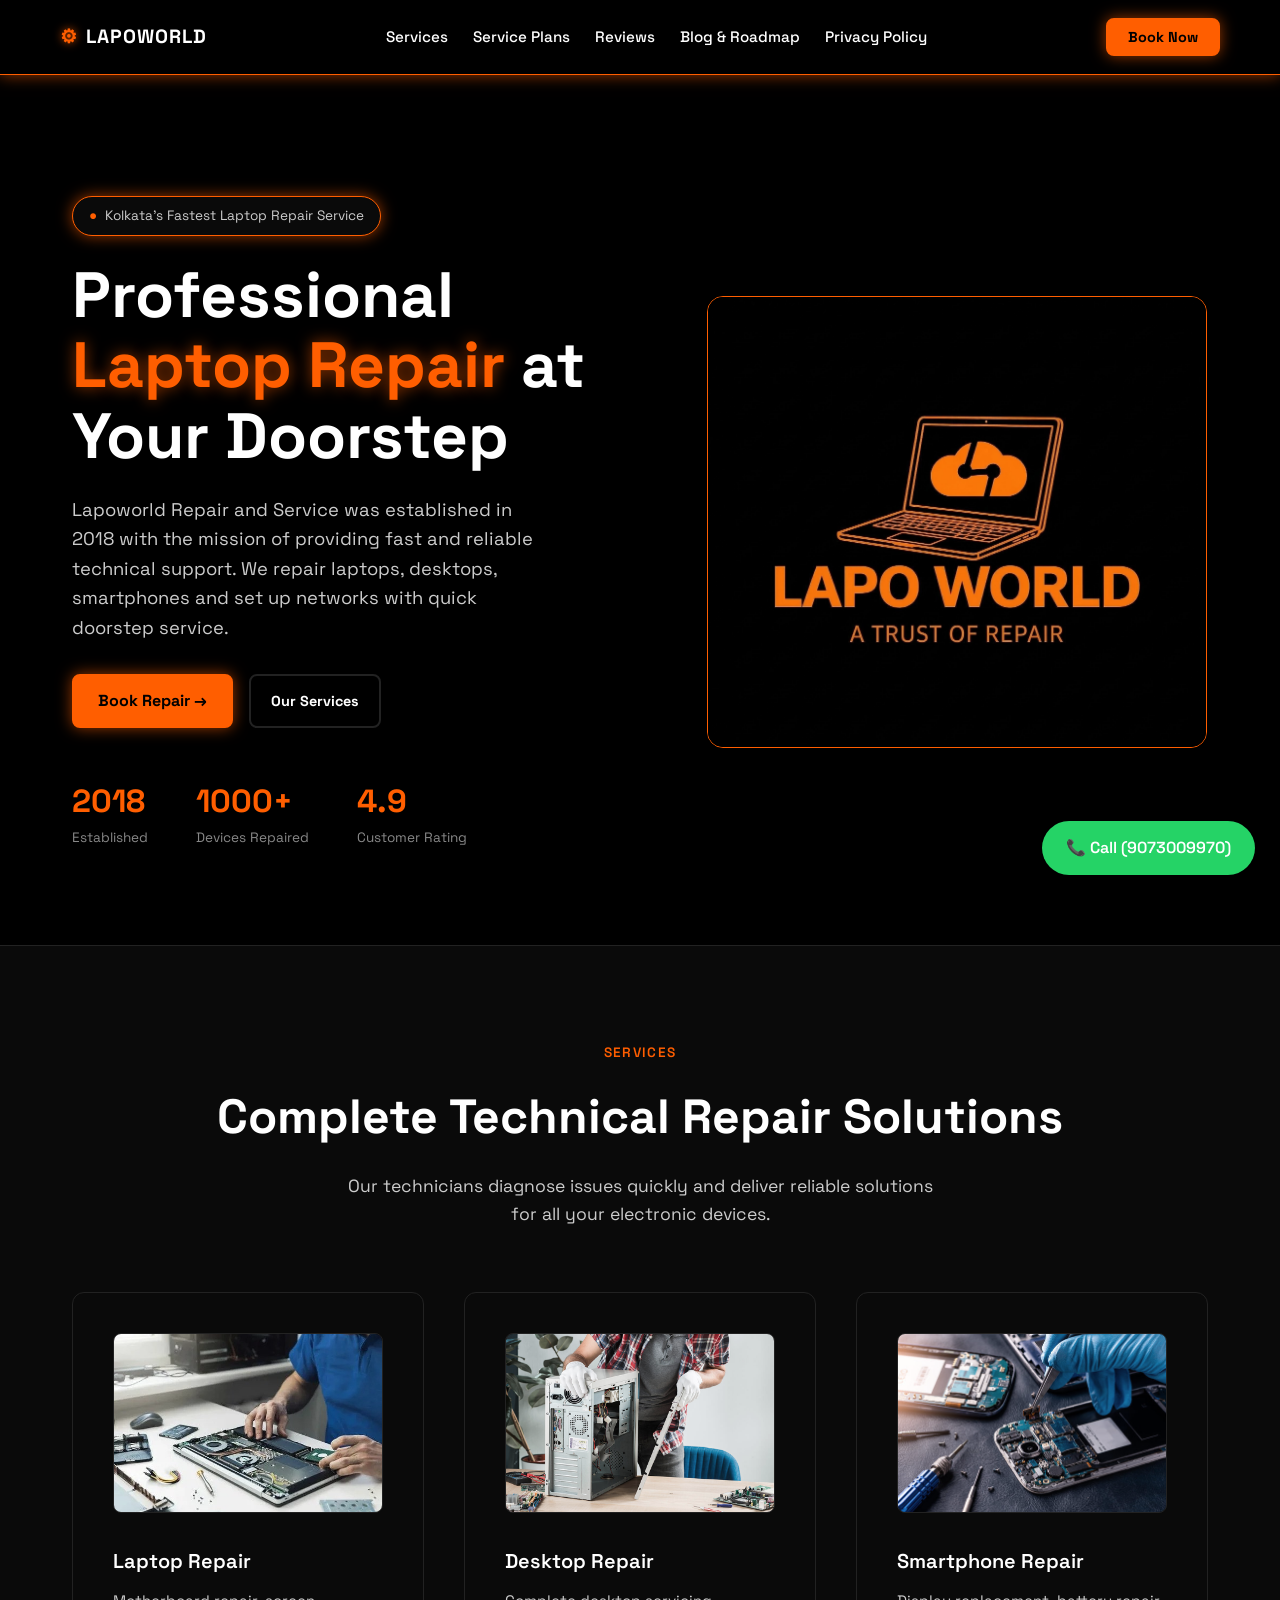
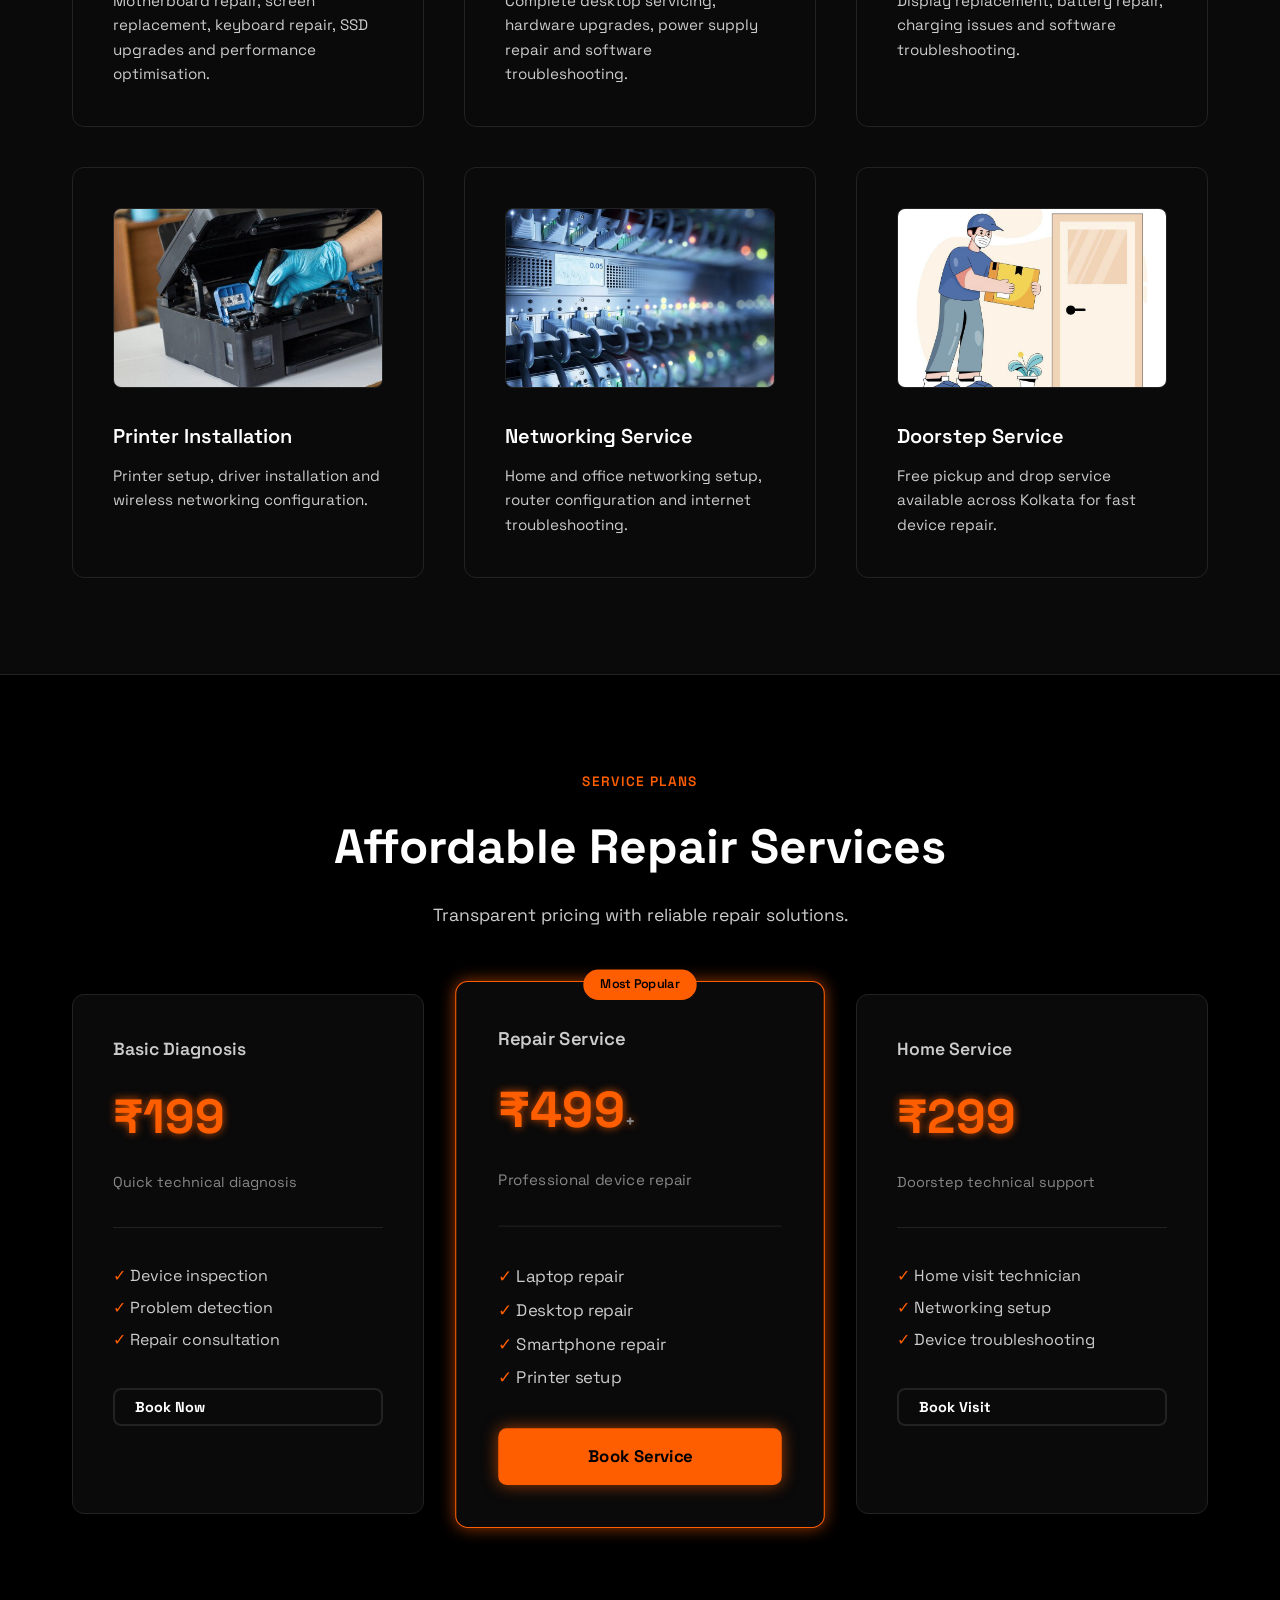
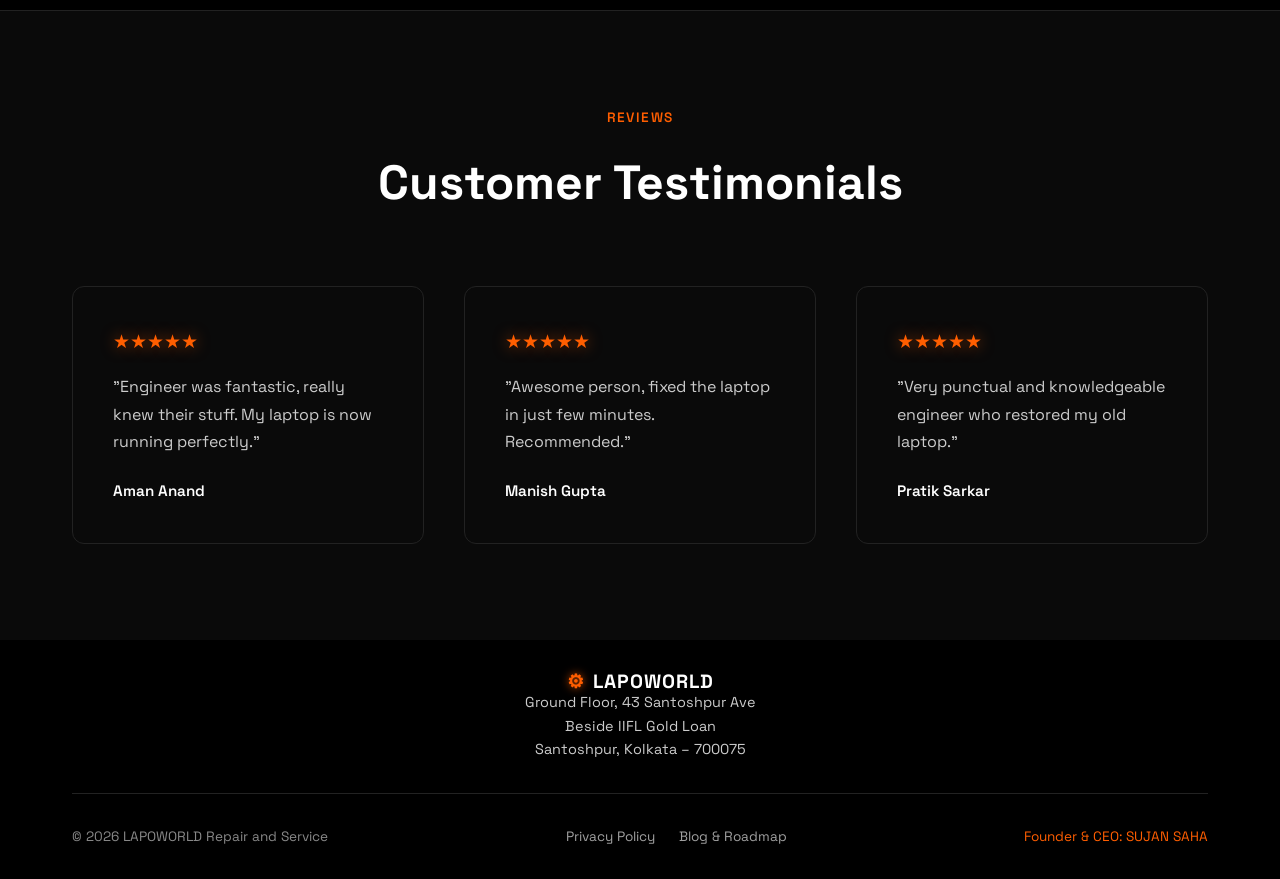
==== index.html @ 814b5723 "Update index.html" ====
<!DOCTYPE html>
<html lang="en">
<head>
<script async src="https://www.googletagmanager.com/gtag/js?id=AW-16636872111"></script>
<script>
  window.dataLayer = window.dataLayer || [];
  function gtag(){dataLayer.push(arguments);}
  gtag('js', new Date());

  gtag('config', 'G-77CZTTJVXL');
  gtag('config', 'AW-16636872111');
</script>

<script>
  function gtag_report_conversion(url) {
    var callback = function () {
      if (typeof(url) != 'undefined') {
        window.location = url;
      }
    };
    gtag('event', 'conversion', {
        'send_to': 'AW-16636872111/REPLACE_WITH_YOUR_LABEL',
        'event_callback': callback
    });
    return false;
  }
</script>

<meta charset="UTF-8">
<meta name="viewport" content="width=device-width, initial-scale=1.0">
<title>LAPOWORLD | Laptop Repair Kolkata | Lapoworld Website</title>
<meta name="description" content="Lapoworld Repair and Service Kolkata provides laptop repair, smartphone repair, printer installation and networking services across Kolkata. Visit the Lapoworld website to book doorstep technical support instantly.">
<meta name="keywords" content="lapoworld, LAPOWORLD, lapoworld website, lapo world website, laptop repair kolkata, laptop repair santoshpur, computer repair kolkata">

<link rel="preconnect" href="https://fonts.googleapis.com">
<link rel="preconnect" href="https://fonts.gstatic.com" crossorigin>
<link href="https://fonts.googleapis.com/css2?family=Space+Grotesk:wght@300;400;500;600;700&display=swap" rel="stylesheet">

<style>
/* ==========================================
   ALL CSS MERGED HERE TO PREVENT BROKEN LINKS
   ========================================== */

* { margin: 0; padding: 0; box-sizing: border-box; }

:root {
    --bg-dark: #000000; 
    --bg-card: #0a0a0a;
    --bg-elevated: #141414;
    --accent: #ff5e00; 
    --accent-light: #ff8533;
    --accent-dark: #cc4b00;
    --glow: 0 0 15px rgba(255, 94, 0, 0.6);
    --glow-strong: 0 0 25px rgba(255, 94, 0, 0.8);
    --glow-text: 0 0 8px rgba(255, 94, 0, 0.8);
    --text-primary: #ffffff;
    --text-secondary: #cccccc;
    --text-muted: #888888;
    --border: #222222;
}

html { scroll-behavior: smooth; overflow-x: hidden; }
body { font-family: 'Space Grotesk', sans-serif; background: var(--bg-dark); color: var(--text-primary); line-height: 1.6; }

/* 🚨 NAV BAR HEIGHT FIX 🚨 */
nav {
    position: fixed; top: 0; left: 0; right: 0; z-index: 1000;
    background: rgba(0, 0, 0, 0.85); backdrop-filter: blur(12px);
    border-bottom: 1px solid var(--accent); box-shadow: var(--glow);
    height: 75px !important; min-height: 75px !important; max-height: 75px !important;
    padding: 0 !important; display: flex !important; align-items: center !important; overflow: hidden !important;
}

.nav-container {
    height: 100% !important; width: 100% !important; max-width: 1200px !important;
    margin: 0 auto !important; padding: 0 20px !important;
    display: flex !important; align-items: center !important; justify-content: space-between !important;
}

.logo { font-size: 1.2rem; font-weight: 700; color: var(--text-primary); text-decoration: none; display: flex; align-items: center; gap: 0.5rem; letter-spacing: 1px; margin: 0 !important; padding: 0 !important; line-height: 1 !important; }
.logo-icon { color: var(--accent); text-shadow: var(--glow-text); }

.nav-links { display: flex !important; align-items: center !important; gap: 25px !important; margin: 0 !important; padding: 0 !important; list-style: none !important; }
.nav-links li a { color: var(--text-primary); text-decoration: none; font-size: 0.95rem; font-weight: 500; transition: all 0.3s ease; white-space: nowrap !important; line-height: 1 !important; }
.nav-links a:hover { color: var(--accent); text-shadow: var(--glow-text); }

.nav-cta, .btn-primary { background: var(--accent); color: var(--bg-dark); border-radius: 8px; text-decoration: none; font-weight: 700; border: 2px solid var(--accent); box-shadow: var(--glow); transition: all 0.3s ease; cursor: pointer; }
.nav-cta { padding: 10px 20px !important; display: flex !important; align-items: center !important; white-space: nowrap !important; line-height: 1 !important; font-size: 0.9rem; }
.btn-primary { padding: 0.75rem 1.5rem; }
.nav-cta:hover, .btn-primary:hover { background: var(--bg-dark); color: var(--accent); box-shadow: var(--glow-strong); transform: translateY(-2px); }

/* LAYOUT & GRIDS */
.section-container { max-width: 1200px; margin: 0 auto; padding: 6rem 2rem; }
.section-header { text-align: center; margin-bottom: 4rem; }
.section-title { font-size: clamp(2rem, 4vw, 3rem); font-weight: 700; color: var(--text-primary); margin-bottom: 1rem; }
.features-grid, .pricing-grid, .testimonials-grid { display: grid; grid-template-columns: repeat(auto-fit, minmax(300px, 1fr)); gap: 2.5rem; }

/* CARDS */
.feature-card, .pricing-card, .testimonial-card { background: var(--bg-card); border: 1px solid var(--border); border-radius: 12px; padding: 2.5rem; transition: all 0.4s ease; position: relative; z-index: 1; }
.feature-card:hover, .pricing-card:hover { border-color: var(--accent); box-shadow: var(--glow); transform: translateY(-5px); z-index: 2; }
.service-img { width: 100%; height: 180px; object-fit: cover; border-radius: 8px; margin-bottom: 1.5rem; border: 1px solid var(--border); filter: grayscale(20%); transition: filter 0.3s; }
.feature-card:hover .service-img { filter: grayscale(0%); border-color: var(--accent); }
.pricing-price { font-size: 3rem; font-weight: 700; color: var(--accent); text-shadow: var(--glow-text); margin: 1rem 0; }

/* CUSTOM COMPONENTS */
.hero-container { display: flex; flex-wrap: wrap; align-items: center; gap: 2rem; justify-content: space-between; }
.hero-content { flex: 1 1 500px; }
.hero-image-wrapper { flex: 1 1 400px; display: flex; justify-content: center; align-items: center; }
.hero-logo-img { width: 100%; max-width: 500px; height: auto; border-radius: 16px; box-shadow: 0 10px 30px rgba(0,0,0,0.5); }
.footer-links a { color: #a0a0a0; text-decoration: none; transition: color 0.3s ease; }
.footer-links a:hover { color: #fca311; }

.floating-call-btn { position: fixed; bottom: 25px; right: 25px; background-color: #25D366; color: #ffffff !important; padding: 14px 24px; border-radius: 50px; text-decoration: none; font-weight: 600; font-size: 16px; box-shadow: 0 4px 12px rgba(0,0,0,0.3); z-index: 1000; display: flex; align-items: center; gap: 8px; transition: transform 0.3s ease, background-color 0.3s ease; }
.floating-call-btn:hover { transform: translateY(-3px); background-color: #1ebc59; }

@media (max-width: 768px) {
    .hero-container { text-align: center; flex-direction: column; }
    .hero-buttons, .hero-stats { justify-content: center; flex-wrap: wrap; }
    .section-container { padding: 4rem 1.5rem; }
    .nav-links { display: none !important; } /* Hides desktop links on mobile */
}

/* ANIMATIONS */
.fade-in-up { opacity: 0; transform: translateY(40px); transition: opacity 0.8s ease-out, transform 0.8s ease-out; }
.fade-in-up.visible { opacity: 1; transform: translateY(0); }
.pop-in { opacity: 0; transform: scale(0.85); transition: opacity 0.6s ease-out, transform 0.6s cubic-bezier(0.175, 0.885, 0.32, 1.275); }
.pop-in.visible { opacity: 1; transform: scale(1); }
@keyframes bounce { 0%, 20%, 50%, 80%, 100% { transform: translateY(0); } 40% { transform: translateY(-12px); } 60% { transform: translateY(-6px); } }
.bounce-taunt { animation: bounce 2.5s infinite; display: inline-block; }
</style>

</head>

<body>

<nav>
    <div class="nav-container">
        <a href="index.html" class="logo">
            <div class="logo-icon">⚙</div>
            LAPOWORLD
        </a>

        <ul class="nav-links">
            <li><a href="#features">Services</a></li>
            <li><a href="#pricing">Service Plans</a></li>
            <li><a href="#testimonials">Reviews</a></li>
            <li><a href="blog.html">Blog & Roadmap</a></li>
            <li><a href="privacy-policy.html">Privacy Policy</a></li>
        </ul>

        <a href="https://wa.me/9073009970" class="nav-cta bounce-taunt"><span>Book Now</span></a>
        
        <button class="mobile-menu-btn" style="background: none; border: none; color: white; font-size: 1.5rem; cursor: pointer; display: none;">☰</button>
    </div>
</nav>

<section class="hero" style="margin-top: 100px;">
    <div class="section-container hero-container">
        
        <div class="hero-content fade-in-up">
            <div class="hero-badge" style="display: inline-flex; align-items: center; gap: 0.5rem; background: var(--bg-card); border: 1px solid var(--accent); padding: 0.5rem 1rem; border-radius: 100px; font-size: 0.85rem; color: var(--text-secondary); margin-bottom: 1.5rem; box-shadow: var(--glow);">
                <span style="color: var(--accent);">●</span> Kolkata’s Fastest Laptop Repair Service
            </div>

            <h1 style="font-size: clamp(2.5rem, 5vw, 4rem); font-weight: 700; line-height: 1.1; margin-bottom: 1.5rem;">Professional <span style="color: var(--accent); text-shadow: var(--glow);">Laptop Repair</span> at Your Doorstep</h1>

            <p style="font-size: 1.15rem; color: var(--text-secondary); margin-bottom: 2rem; max-width: 480px;">
                Lapoworld Repair and Service was established in 2018 with the mission of providing fast and reliable technical support. We repair laptops, desktops, smartphones and set up networks with quick doorstep service.
            </p>

            <div class="hero-buttons" style="display: flex; gap: 1rem; margin-bottom: 3rem;">
                <a href="https://wa.me/9073009970" class="btn-primary bounce-taunt">
                    Book Repair →
                </a>
                <a href="#features" class="nav-cta" style="background: transparent; color: var(--text-primary); border-color: var(--border); box-shadow: none;">
                    Our Services
                </a>
            </div>
            
            <div class="hero-stats" style="display: flex; gap: 3rem;">
                <div>
                    <div style="font-size: 2rem; font-weight: 700; color: var(--accent);">2018</div>
                    <div style="font-size: 0.85rem; color: var(--text-muted);">Established</div>
                </div>
                <div>
                    <div style="font-size: 2rem; font-weight: 700; color: var(--accent);">1000+</div>
                    <div style="font-size: 0.85rem; color: var(--text-muted);">Devices Repaired</div>
                </div>
                <div>
                    <div style="font-size: 2rem; font-weight: 700; color: var(--accent);">4.9</div>
                    <div style="font-size: 0.85rem; color: var(--text-muted);">Customer Rating</div>
                </div>
            </div>
        </div>

        <div class="hero-image-wrapper pop-in">
            <img src="images/romi.jpg" alt="Lapoworld Neon Logo" class="hero-logo-img" style="border: 1px solid var(--accent);">
        </div>

    </div>
</section>

<section class="features" id="features" style="background: var(--bg-card); border-top: 1px solid var(--border); border-bottom: 1px solid var(--border);">
    <div class="section-container">
        <div class="section-header fade-in-up">
            <div style="font-size: 0.85rem; color: var(--accent); font-weight: 600; text-transform: uppercase; letter-spacing: 0.1em; margin-bottom: 1rem;">Services</div>
            <h2 class="section-title">Complete Technical Repair Solutions</h2>
            <p style="font-size: 1.1rem; color: var(--text-secondary); max-width: 600px; margin: 0 auto;">
                Our technicians diagnose issues quickly and deliver reliable solutions for all your electronic devices.
            </p>
        </div>

        <div class="features-grid">
            <div class="feature-card fade-in-up">
                <img src="images/1.jpg" alt="Laptop Repair" class="service-img">
                <h3 style="font-size: 1.25rem; font-weight: 600; margin-bottom: 0.75rem;">Laptop Repair</h3>
                <p style="color: var(--text-secondary); font-size: 0.95rem;">Motherboard repair, screen replacement, keyboard repair, SSD upgrades and performance optimisation.</p>
            </div>

            <div class="feature-card fade-in-up" style="transition-delay: 0.1s;">
                <img src="images/2.jpg" alt="Desktop Repair" class="service-img">
                <h3 style="font-size: 1.25rem; font-weight: 600; margin-bottom: 0.75rem;">Desktop Repair</h3>
                <p style="color: var(--text-secondary); font-size: 0.95rem;">Complete desktop servicing, hardware upgrades, power supply repair and software troubleshooting.</p>
            </div>

            <div class="feature-card fade-in-up" style="transition-delay: 0.2s;">
                <img src="images/3.jpg" alt="Smartphone Repair" class="service-img">
                <h3 style="font-size: 1.25rem; font-weight: 600; margin-bottom: 0.75rem;">Smartphone Repair</h3>
                <p style="color: var(--text-secondary); font-size: 0.95rem;">Display replacement, battery repair, charging issues and software troubleshooting.</p>
            </div>

            <div class="feature-card fade-in-up">
                <img src="images/4.jpg" alt="Printer Installation" class="service-img">
                <h3 style="font-size: 1.25rem; font-weight: 600; margin-bottom: 0.75rem;">Printer Installation</h3>
                <p style="color: var(--text-secondary); font-size: 0.95rem;">Printer setup, driver installation and wireless networking configuration.</p>
            </div>

            <div class="feature-card fade-in-up" style="transition-delay: 0.1s;">
                <img src="images/5.jpg" alt="Networking Service" class="service-img">
                <h3 style="font-size: 1.25rem; font-weight: 600; margin-bottom: 0.75rem;">Networking Service</h3>
                <p style="color: var(--text-secondary); font-size: 0.95rem;">Home and office networking setup, router configuration and internet troubleshooting.</p>
            </div>

            <div class="feature-card fade-in-up" style="transition-delay: 0.2s;">
                <img src="images/6.jpg" alt="Doorstep Service" class="service-img">
                <h3 style="font-size: 1.25rem; font-weight: 600; margin-bottom: 0.75rem;">Doorstep Service</h3>
                <p style="color: var(--text-secondary); font-size: 0.95rem;">Free pickup and drop service available across Kolkata for fast device repair.</p>
            </div>
        </div>
    </div>
</section>

<section class="pricing" id="pricing">
    <div class="section-container">
        <div class="section-header fade-in-up">
            <div style="font-size: 0.85rem; color: var(--accent); font-weight: 600; text-transform: uppercase; letter-spacing: 0.1em; margin-bottom: 1rem;">Service Plans</div>
            <h2 class="section-title">Affordable Repair Services</h2>
            <p style="font-size: 1.1rem; color: var(--text-secondary); max-width: 600px; margin: 0 auto;">
                Transparent pricing with reliable repair solutions.
            </p>
        </div>

        <div class="pricing-grid">
            <div class="pricing-card pop-in">
                <div style="font-size: 1.1rem; font-weight: 600; color: var(--text-secondary); margin-bottom: 0.5rem;">Basic Diagnosis</div>
                <div class="pricing-price">₹199</div>
                <p style="color: var(--text-muted); font-size: 0.9rem; margin-bottom: 2rem; padding-bottom: 2rem; border-bottom: 1px solid var(--border);">Quick technical diagnosis</p>
                <ul style="list-style: none; margin-bottom: 2rem; color: var(--text-secondary); line-height: 2;">
                    <li><span style="color: var(--accent);">✓</span> Device inspection</li>
                    <li><span style="color: var(--accent);">✓</span> Problem detection</li>
                    <li><span style="color: var(--accent);">✓</span> Repair consultation</li>
                </ul>
                <a href="https://wa.me/9073009970" class="nav-cta" style="display: block; text-align: center; background: transparent; color: var(--text-primary); border-color: var(--border); box-shadow: none;">Book Now</a>
            </div>

            <div class="pricing-card pop-in" style="border-color: var(--accent); box-shadow: var(--glow); position: relative; transform: scale(1.05);">
                <div style="position: absolute; top: -12px; left: 50%; transform: translateX(-50%); background: var(--accent); color: var(--bg-dark); padding: 0.3rem 1rem; border-radius: 100px; font-size: 0.75rem; font-weight: 600;">Most Popular</div>
                <div style="font-size: 1.1rem; font-weight: 600; color: var(--text-secondary); margin-bottom: 0.5rem;">Repair Service</div>
                <div class="pricing-price">₹499<span style="font-size: 1rem; color: var(--text-muted);">+</span></div>
                <p style="color: var(--text-muted); font-size: 0.9rem; margin-bottom: 2rem; padding-bottom: 2rem; border-bottom: 1px solid var(--border);">Professional device repair</p>
                <ul style="list-style: none; margin-bottom: 2rem; color: var(--text-secondary); line-height: 2;">
                    <li><span style="color: var(--accent);">✓</span> Laptop repair</li>
                    <li><span style="color: var(--accent);">✓</span> Desktop repair</li>
                    <li><span style="color: var(--accent);">✓</span> Smartphone repair</li>
                    <li><span style="color: var(--accent);">✓</span> Printer setup</li>
                </ul>
                <a href="https://wa.me/9073009970" class="btn-primary bounce-taunt" style="display: block; text-align: center; width: 100%;">Book Service</a>
            </div>

            <div class="pricing-card pop-in">
                <div style="font-size: 1.1rem; font-weight: 600; color: var(--text-secondary); margin-bottom: 0.5rem;">Home Service</div>
                <div class="pricing-price">₹299</div>
                <p style="color: var(--text-muted); font-size: 0.9rem; margin-bottom: 2rem; padding-bottom: 2rem; border-bottom: 1px solid var(--border);">Doorstep technical support</p>
                <ul style="list-style: none; margin-bottom: 2rem; color: var(--text-secondary); line-height: 2;">
                    <li><span style="color: var(--accent);">✓</span> Home visit technician</li>
                    <li><span style="color: var(--accent);">✓</span> Networking setup</li>
                    <li><span style="color: var(--accent);">✓</span> Device troubleshooting</li>
                </ul>
                <a href="https://wa.me/9073009970" class="nav-cta" style="display: block; text-align: center; background: transparent; color: var(--text-primary); border-color: var(--border); box-shadow: none;">Book Visit</a>
            </div>
        </div>
    </div>
</section>

<section class="testimonials" id="testimonials" style="background: var(--bg-card); border-top: 1px solid var(--border);">
    <div class="section-container">
        <div class="section-header fade-in-up">
            <div style="font-size: 0.85rem; color: var(--accent); font-weight: 600; text-transform: uppercase; letter-spacing: 0.1em; margin-bottom: 1rem;">Reviews</div>
            <h2 class="section-title">Customer Testimonials</h2>
        </div>

        <div class="testimonials-grid">
            <div class="testimonial-card fade-in-up">
                <div style="color: var(--accent); font-size: 1.2rem; margin-bottom: 1rem; text-shadow: var(--glow);">★★★★★</div>
                <p style="color: var(--text-secondary); font-size: 1rem; line-height: 1.7; margin-bottom: 1.5rem;">"Engineer was fantastic, really knew their stuff. My laptop is now running perfectly."</p>
                <div style="font-weight: 600; font-size: 0.95rem; color: var(--text-primary);">Aman Anand</div>
            </div>

            <div class="testimonial-card fade-in-up" style="transition-delay: 0.1s;">
                <div style="color: var(--accent); font-size: 1.2rem; margin-bottom: 1rem; text-shadow: var(--glow);">★★★★★</div>
                <p style="color: var(--text-secondary); font-size: 1rem; line-height: 1.7; margin-bottom: 1.5rem;">"Awesome person, fixed the laptop in just few minutes. Recommended."</p>
                <div style="font-weight: 600; font-size: 0.95rem; color: var(--text-primary);">Manish Gupta</div>
            </div>

            <div class="testimonial-card fade-in-up" style="transition-delay: 0.2s;">
                <div style="color: var(--accent); font-size: 1.2rem; margin-bottom: 1rem; text-shadow: var(--glow);">★★★★★</div>
                <p style="color: var(--text-secondary); font-size: 1rem; line-height: 1.7; margin-bottom: 1.5rem;">"Very punctual and knowledgeable engineer who restored my old laptop."</p>
                <div style="font-weight: 600; font-size: 0.95rem; color: var(--text-primary);">Pratik Sarkar</div>
            </div>
        </div>
    </div>
</section>

<footer>
    <div class="footer-container" style="max-width: 1200px; margin: 0 auto; padding: 2rem;">
        <div style="margin-bottom: 2rem;">
            <a href="index.html" class="logo" style="justify-content: center; margin-bottom: 1rem;">
                <div class="logo-icon">⚙</div>
                LAPOWORLD
            </a>
            <p style="color: var(--text-secondary); font-size: 0.9rem; text-align: center;">
                Ground Floor, 43 Santoshpur Ave <br>
                Beside IIFL Gold Loan <br>
                Santoshpur, Kolkata – 700075
            </p>
        </div>

        <div style="display: flex; justify-content: space-between; align-items: center; flex-wrap: wrap; gap: 1rem; padding-top: 2rem; border-top: 1px solid var(--border); font-size: 0.85rem; color: var(--text-muted);">
            <span>© 2026 LAPOWORLD Repair and Service</span>
            
            <div class="footer-links" style="display: flex; gap: 1.5rem;">
                <a href="privacy-policy.html">Privacy Policy</a>
                <a href="blog.html">Blog & Roadmap</a>
            </div>

            <span style="color: var(--accent);">Founder & CEO: SUJAN SAHA</span>
        </div>
    </div>
</footer>

<a href="tel:9073009970" class="floating-call-btn" onclick="return gtag_report_conversion('tel:9073009970');">
  📞 Call (9073009970)
</a>

<script src="script.js"></script>

</body>
</html>
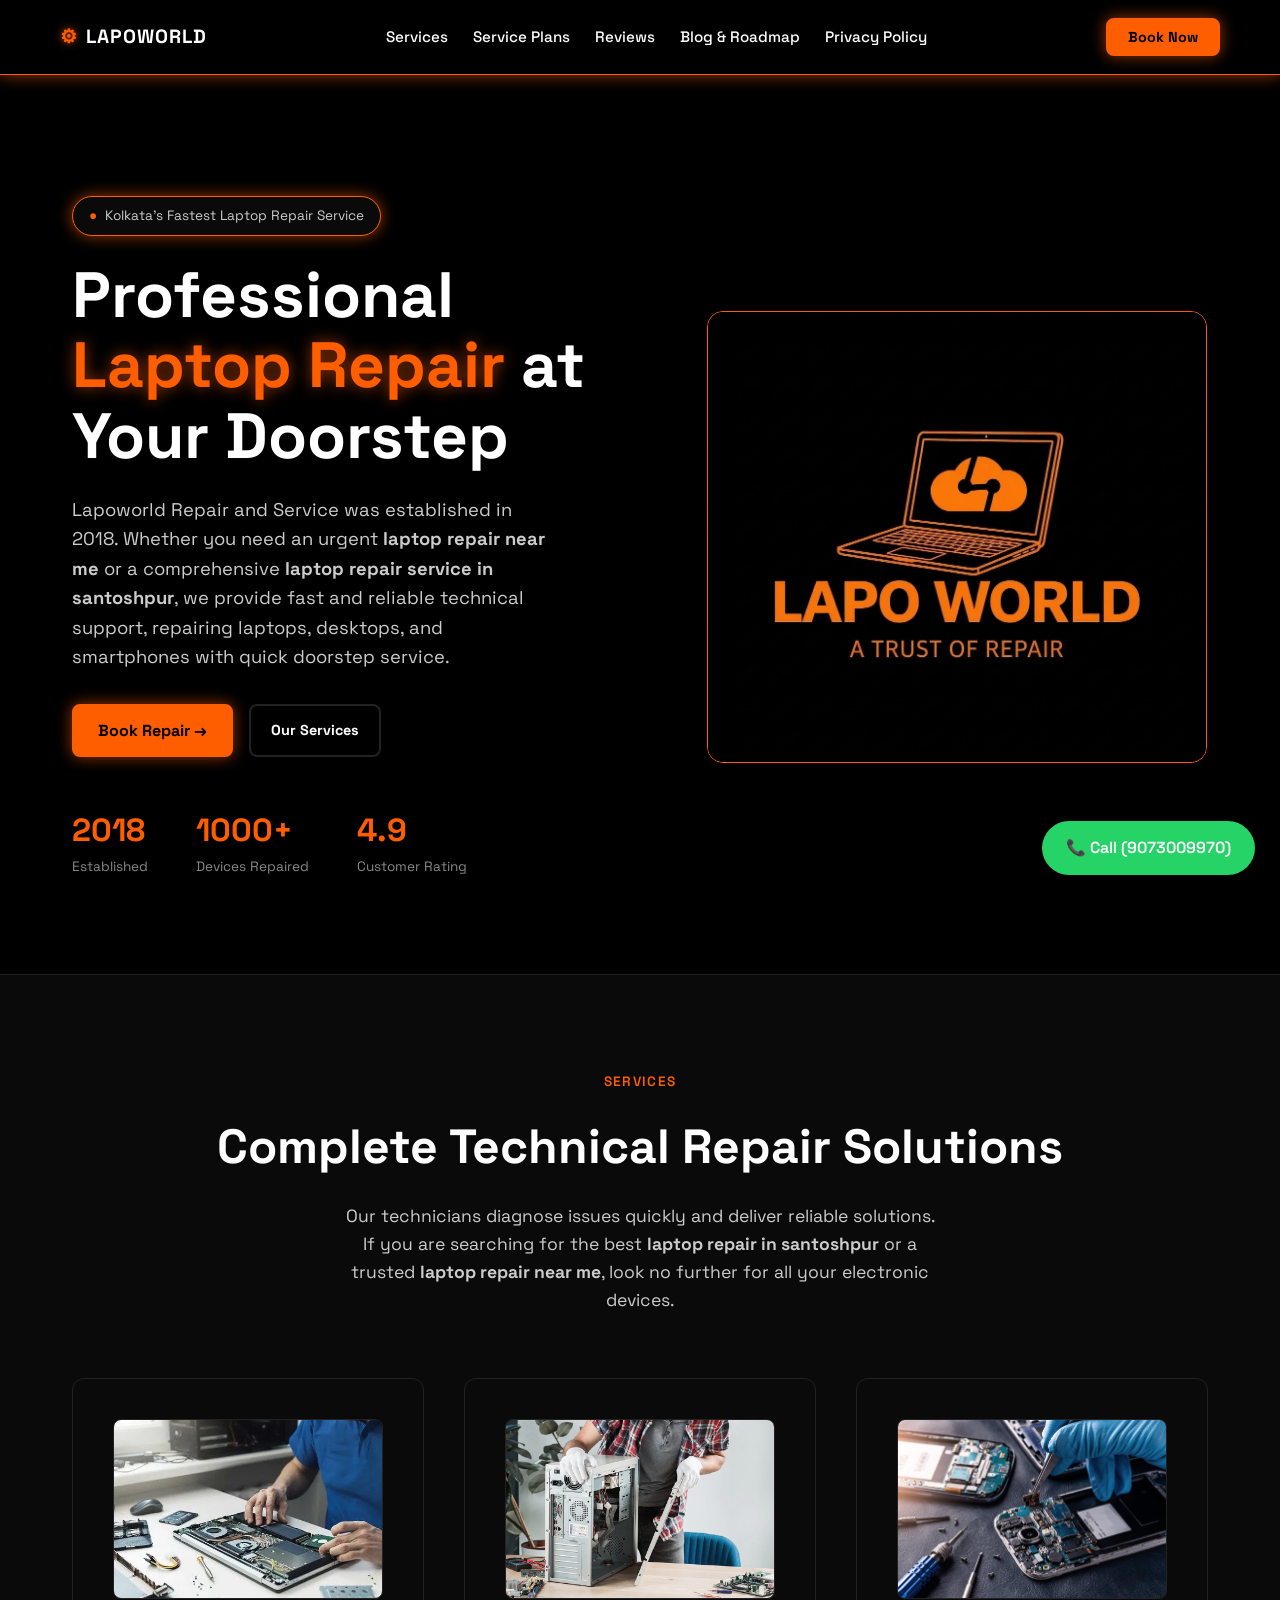
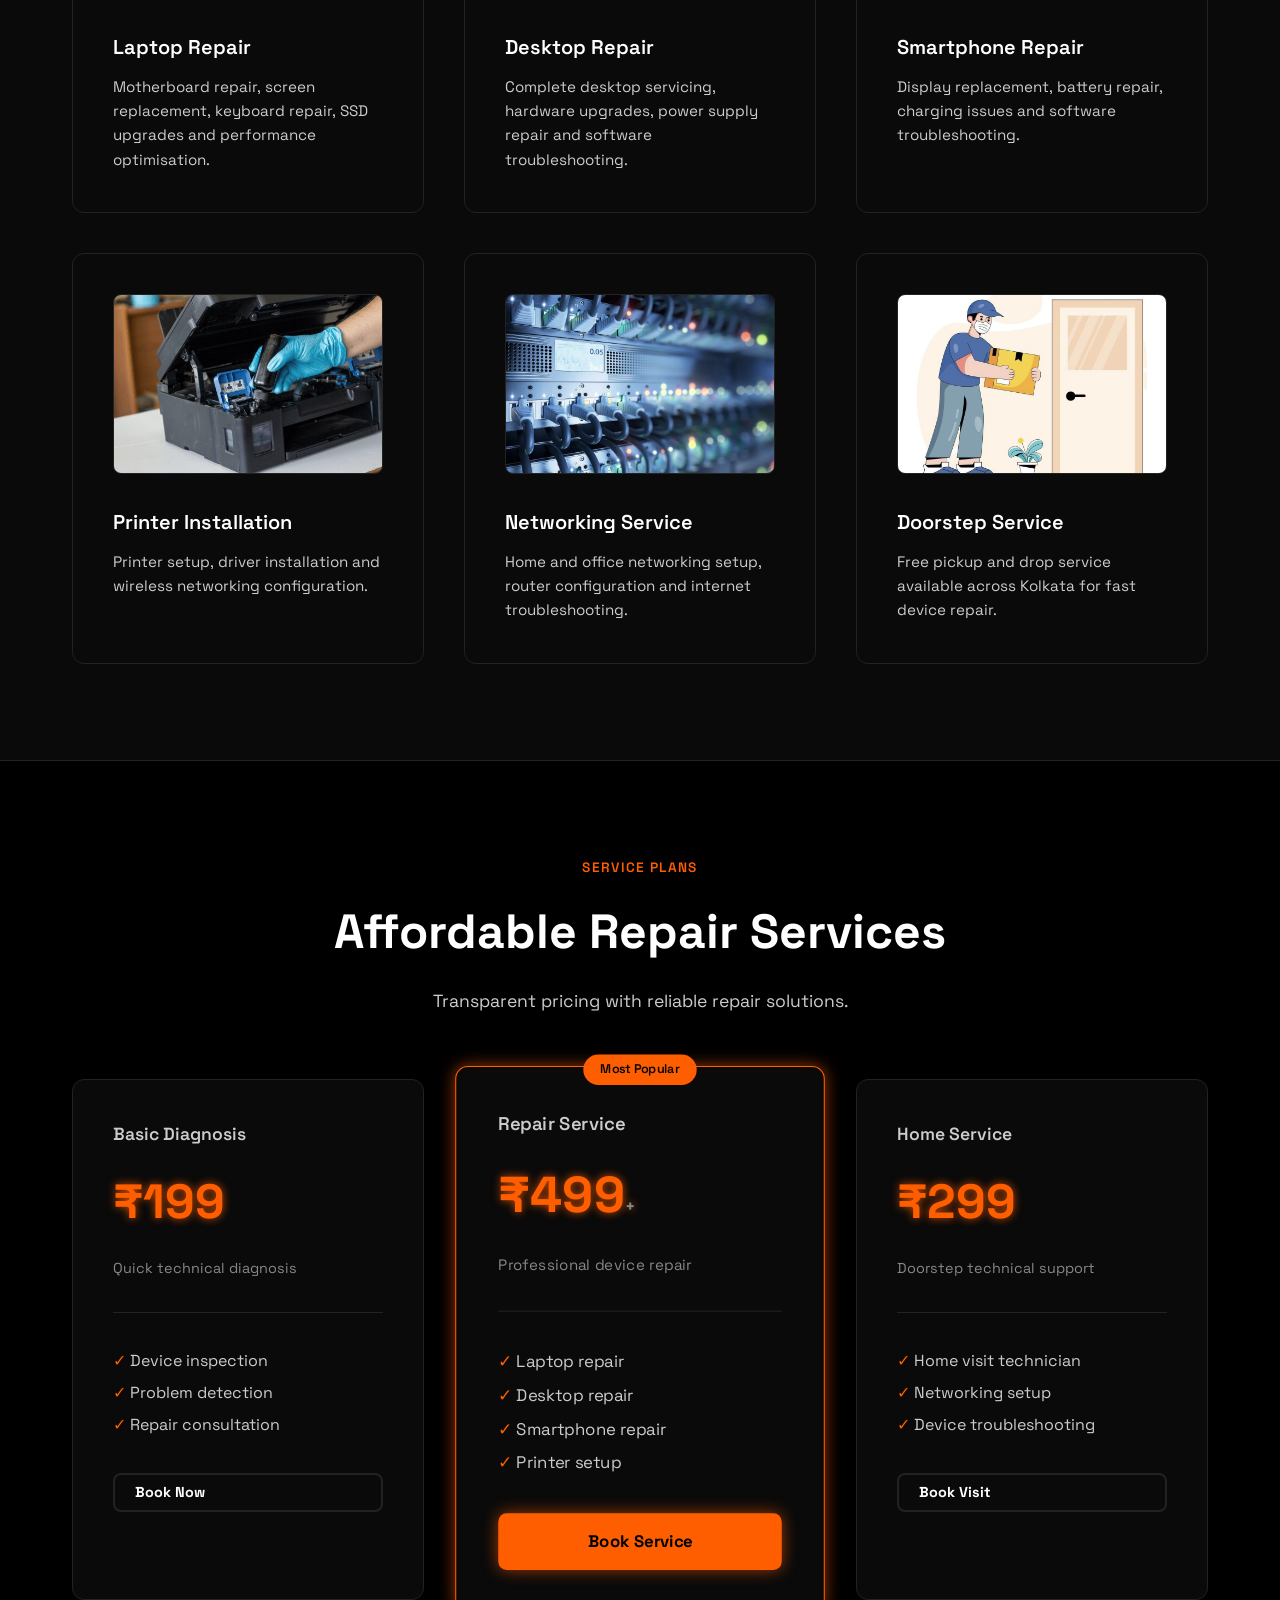
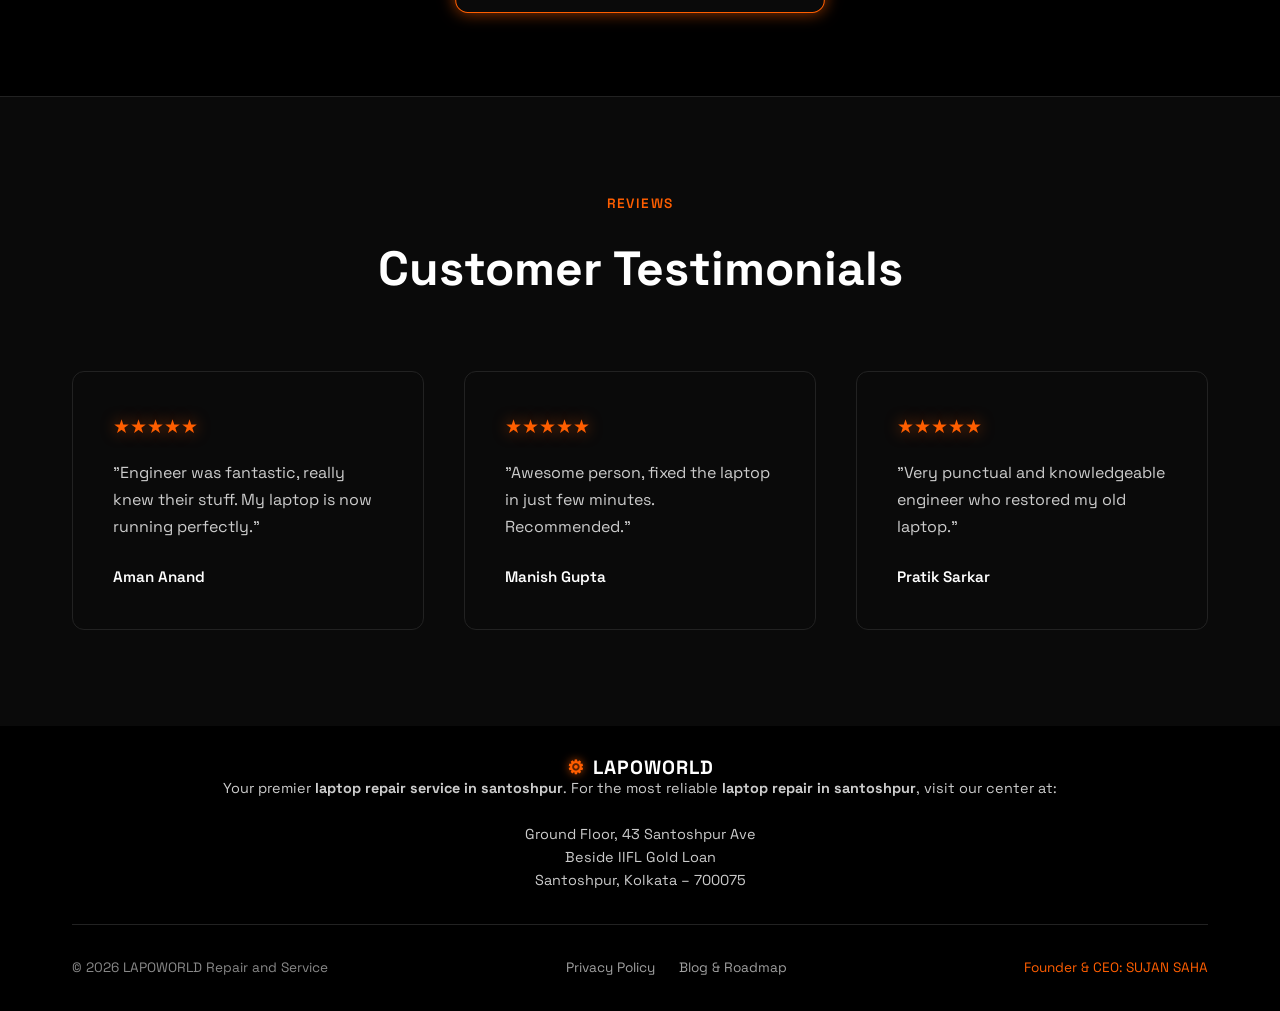
==== commit 660ebe10: "Update index.html" ====
--- a/index.html
+++ b/index.html
@@ -28,9 +28,15 @@
 
 <meta charset="UTF-8">
 <meta name="viewport" content="width=device-width, initial-scale=1.0">
-<title>LAPOWORLD | Laptop Repair Kolkata | Lapoworld Website</title>
-<meta name="description" content="Lapoworld Repair and Service Kolkata provides laptop repair, smartphone repair, printer installation and networking services across Kolkata. Visit the Lapoworld website to book doorstep technical support instantly.">
-<meta name="keywords" content="lapoworld, LAPOWORLD, lapoworld website, lapo world website, laptop repair kolkata, laptop repair santoshpur, computer repair kolkata">
+
+<title>Best Laptop Repair Service in Kolkata | Doorstep Repair - Lapoworld</title>
+
+<meta name="description" content="Kolkata's top-rated doorstep laptop repair service. Professional repairs for laptops, smartphones, and printers with 1000+ devices fixed. Book your expert technician today!">
+
+<meta name="keywords" content="laptop repair in kolkata, laptop repair near me, best laptop repair service kolkata, doorstep laptop repair kolkata, laptop repair santoshpur, lapoworld, computer repair kolkata">
+
+<link rel="icon" href="images/15.jpg" type="image/jpeg">
+<link rel="apple-touch-icon" href="images/15.jpg">
 
 <link rel="preconnect" href="https://fonts.googleapis.com">
 <link rel="preconnect" href="https://fonts.gstatic.com" crossorigin>
@@ -62,7 +68,6 @@
 html { scroll-behavior: smooth; overflow-x: hidden; }
 body { font-family: 'Space Grotesk', sans-serif; background: var(--bg-dark); color: var(--text-primary); line-height: 1.6; }
 
-/* 🚨 NAV BAR HEIGHT FIX 🚨 */
 nav {
     position: fixed; top: 0; left: 0; right: 0; z-index: 1000;
     background: rgba(0, 0, 0, 0.85); backdrop-filter: blur(12px);
@@ -89,20 +94,17 @@
 .btn-primary { padding: 0.75rem 1.5rem; }
 .nav-cta:hover, .btn-primary:hover { background: var(--bg-dark); color: var(--accent); box-shadow: var(--glow-strong); transform: translateY(-2px); }
 
-/* LAYOUT & GRIDS */
 .section-container { max-width: 1200px; margin: 0 auto; padding: 6rem 2rem; }
 .section-header { text-align: center; margin-bottom: 4rem; }
 .section-title { font-size: clamp(2rem, 4vw, 3rem); font-weight: 700; color: var(--text-primary); margin-bottom: 1rem; }
 .features-grid, .pricing-grid, .testimonials-grid { display: grid; grid-template-columns: repeat(auto-fit, minmax(300px, 1fr)); gap: 2.5rem; }
 
-/* CARDS */
 .feature-card, .pricing-card, .testimonial-card { background: var(--bg-card); border: 1px solid var(--border); border-radius: 12px; padding: 2.5rem; transition: all 0.4s ease; position: relative; z-index: 1; }
 .feature-card:hover, .pricing-card:hover { border-color: var(--accent); box-shadow: var(--glow); transform: translateY(-5px); z-index: 2; }
 .service-img { width: 100%; height: 180px; object-fit: cover; border-radius: 8px; margin-bottom: 1.5rem; border: 1px solid var(--border); filter: grayscale(20%); transition: filter 0.3s; }
 .feature-card:hover .service-img { filter: grayscale(0%); border-color: var(--accent); }
 .pricing-price { font-size: 3rem; font-weight: 700; color: var(--accent); text-shadow: var(--glow-text); margin: 1rem 0; }
 
-/* CUSTOM COMPONENTS */
 .hero-container { display: flex; flex-wrap: wrap; align-items: center; gap: 2rem; justify-content: space-between; }
 .hero-content { flex: 1 1 500px; }
 .hero-image-wrapper { flex: 1 1 400px; display: flex; justify-content: center; align-items: center; }
@@ -117,10 +119,9 @@
     .hero-container { text-align: center; flex-direction: column; }
     .hero-buttons, .hero-stats { justify-content: center; flex-wrap: wrap; }
     .section-container { padding: 4rem 1.5rem; }
-    .nav-links { display: none !important; } /* Hides desktop links on mobile */
+    .nav-links { display: none !important; } 
 }
 
-/* ANIMATIONS */
 .fade-in-up { opacity: 0; transform: translateY(40px); transition: opacity 0.8s ease-out, transform 0.8s ease-out; }
 .fade-in-up.visible { opacity: 1; transform: translateY(0); }
 .pop-in { opacity: 0; transform: scale(0.85); transition: opacity 0.6s ease-out, transform 0.6s cubic-bezier(0.175, 0.885, 0.32, 1.275); }
@@ -165,7 +166,7 @@
             <h1 style="font-size: clamp(2.5rem, 5vw, 4rem); font-weight: 700; line-height: 1.1; margin-bottom: 1.5rem;">Professional <span style="color: var(--accent); text-shadow: var(--glow);">Laptop Repair</span> at Your Doorstep</h1>
 
             <p style="font-size: 1.15rem; color: var(--text-secondary); margin-bottom: 2rem; max-width: 480px;">
-                Lapoworld Repair and Service was established in 2018 with the mission of providing fast and reliable technical support. We repair laptops, desktops, smartphones and set up networks with quick doorstep service.
+                Lapoworld Repair and Service was established in 2018. Whether you need an urgent <strong>laptop repair near me</strong> or a comprehensive <strong>laptop repair service in santoshpur</strong>, we provide fast and reliable technical support, repairing laptops, desktops, and smartphones with quick doorstep service.
             </p>
 
             <div class="hero-buttons" style="display: flex; gap: 1rem; margin-bottom: 3rem;">
@@ -194,7 +195,7 @@
         </div>
 
         <div class="hero-image-wrapper pop-in">
-            <img src="images/romi.jpg" alt="Lapoworld Neon Logo" class="hero-logo-img" style="border: 1px solid var(--accent);">
+            <img src="images/romi.jpg" alt="Lapoworld Neon Logo" class="hero-logo-img" width="500" height="500" fetchpriority="high" style="border: 1px solid var(--accent);">
         </div>
 
     </div>
@@ -206,43 +207,43 @@
             <div style="font-size: 0.85rem; color: var(--accent); font-weight: 600; text-transform: uppercase; letter-spacing: 0.1em; margin-bottom: 1rem;">Services</div>
             <h2 class="section-title">Complete Technical Repair Solutions</h2>
             <p style="font-size: 1.1rem; color: var(--text-secondary); max-width: 600px; margin: 0 auto;">
-                Our technicians diagnose issues quickly and deliver reliable solutions for all your electronic devices.
+                Our technicians diagnose issues quickly and deliver reliable solutions. If you are searching for the best <strong>laptop repair in santoshpur</strong> or a trusted <strong>laptop repair near me</strong>, look no further for all your electronic devices.
             </p>
         </div>
 
         <div class="features-grid">
             <div class="feature-card fade-in-up">
-                <img src="images/1.jpg" alt="Laptop Repair" class="service-img">
+                <img src="images/1.jpg" alt="Laptop Repair" class="service-img" width="300" height="180" loading="lazy">
                 <h3 style="font-size: 1.25rem; font-weight: 600; margin-bottom: 0.75rem;">Laptop Repair</h3>
                 <p style="color: var(--text-secondary); font-size: 0.95rem;">Motherboard repair, screen replacement, keyboard repair, SSD upgrades and performance optimisation.</p>
             </div>
 
             <div class="feature-card fade-in-up" style="transition-delay: 0.1s;">
-                <img src="images/2.jpg" alt="Desktop Repair" class="service-img">
+                <img src="images/2.jpg" alt="Desktop Repair" class="service-img" width="300" height="180" loading="lazy">
                 <h3 style="font-size: 1.25rem; font-weight: 600; margin-bottom: 0.75rem;">Desktop Repair</h3>
                 <p style="color: var(--text-secondary); font-size: 0.95rem;">Complete desktop servicing, hardware upgrades, power supply repair and software troubleshooting.</p>
             </div>
 
             <div class="feature-card fade-in-up" style="transition-delay: 0.2s;">
-                <img src="images/3.jpg" alt="Smartphone Repair" class="service-img">
+                <img src="images/3.jpg" alt="Smartphone Repair" class="service-img" width="300" height="180" loading="lazy">
                 <h3 style="font-size: 1.25rem; font-weight: 600; margin-bottom: 0.75rem;">Smartphone Repair</h3>
                 <p style="color: var(--text-secondary); font-size: 0.95rem;">Display replacement, battery repair, charging issues and software troubleshooting.</p>
             </div>
 
             <div class="feature-card fade-in-up">
-                <img src="images/4.jpg" alt="Printer Installation" class="service-img">
+                <img src="images/4.jpg" alt="Printer Installation" class="service-img" width="300" height="180" loading="lazy">
                 <h3 style="font-size: 1.25rem; font-weight: 600; margin-bottom: 0.75rem;">Printer Installation</h3>
                 <p style="color: var(--text-secondary); font-size: 0.95rem;">Printer setup, driver installation and wireless networking configuration.</p>
             </div>
 
             <div class="feature-card fade-in-up" style="transition-delay: 0.1s;">
-                <img src="images/5.jpg" alt="Networking Service" class="service-img">
+                <img src="images/5.jpg" alt="Networking Service" class="service-img" width="300" height="180" loading="lazy">
                 <h3 style="font-size: 1.25rem; font-weight: 600; margin-bottom: 0.75rem;">Networking Service</h3>
                 <p style="color: var(--text-secondary); font-size: 0.95rem;">Home and office networking setup, router configuration and internet troubleshooting.</p>
             </div>
 
             <div class="feature-card fade-in-up" style="transition-delay: 0.2s;">
-                <img src="images/6.jpg" alt="Doorstep Service" class="service-img">
+                <img src="images/6.jpg" alt="Doorstep Service" class="service-img" width="300" height="180" loading="lazy">
                 <h3 style="font-size: 1.25rem; font-weight: 600; margin-bottom: 0.75rem;">Doorstep Service</h3>
                 <p style="color: var(--text-secondary); font-size: 0.95rem;">Free pickup and drop service available across Kolkata for fast device repair.</p>
             </div>
@@ -339,6 +340,7 @@
                 LAPOWORLD
             </a>
             <p style="color: var(--text-secondary); font-size: 0.9rem; text-align: center;">
+                Your premier <strong>laptop repair service in santoshpur</strong>. For the most reliable <strong>laptop repair in santoshpur</strong>, visit our center at:<br><br>
                 Ground Floor, 43 Santoshpur Ave <br>
                 Beside IIFL Gold Loan <br>
                 Santoshpur, Kolkata – 700075
@@ -362,7 +364,7 @@
   📞 Call (9073009970)
 </a>
 
-<script src="script.js"></script>
+<script defer src="script.js"></script>
 
 </body>
 </html>
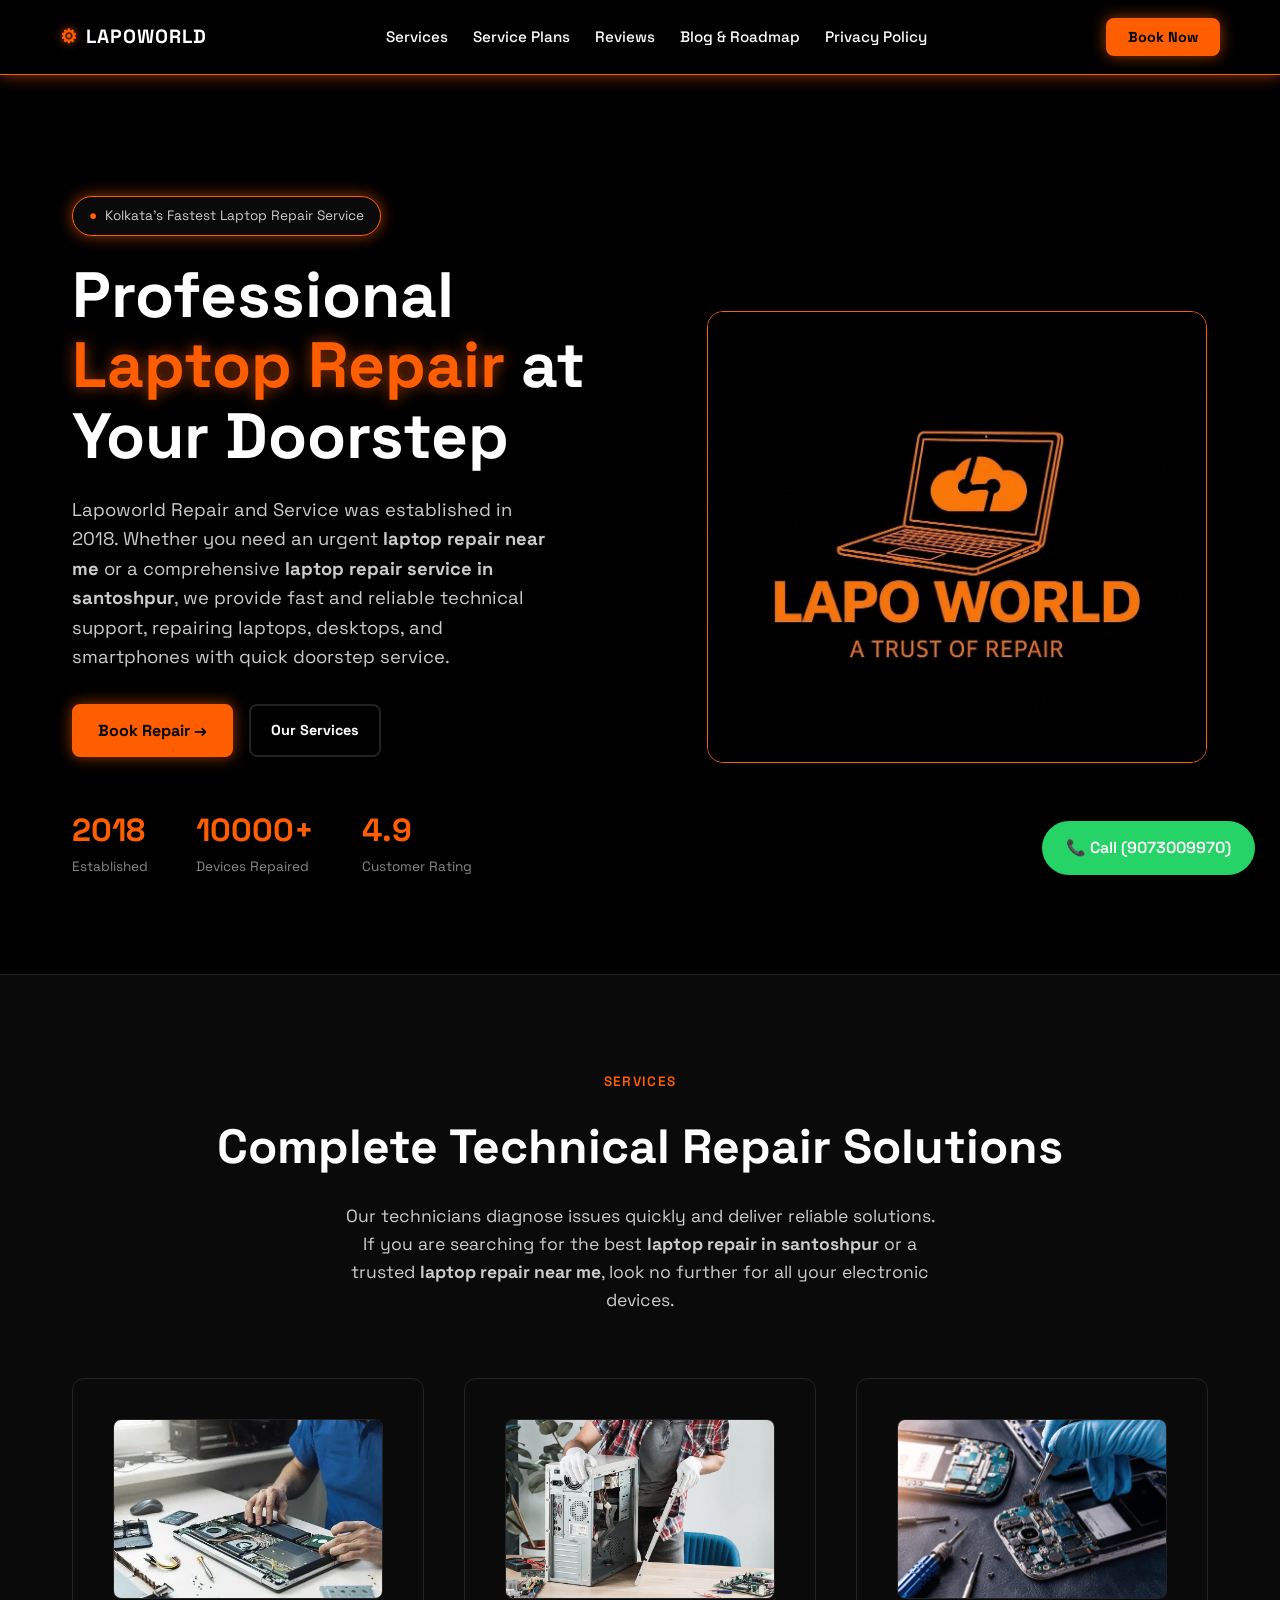
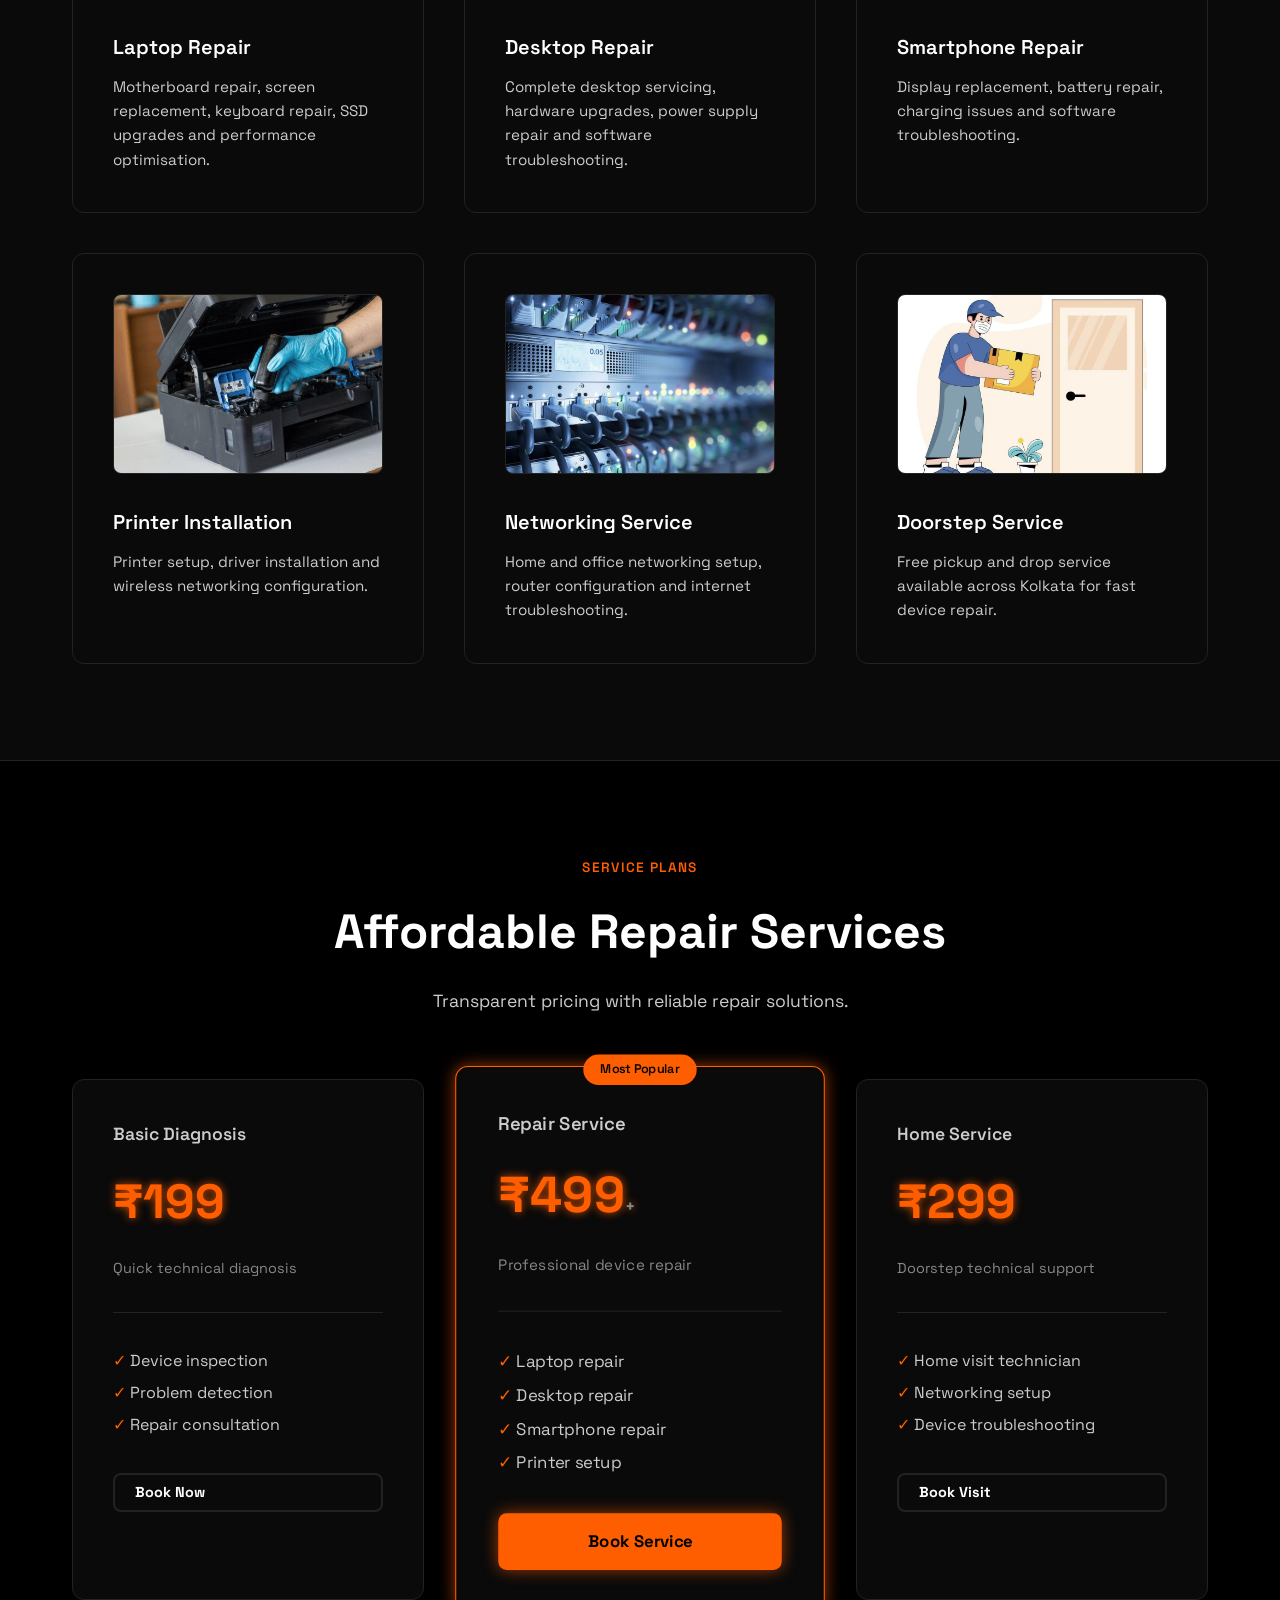
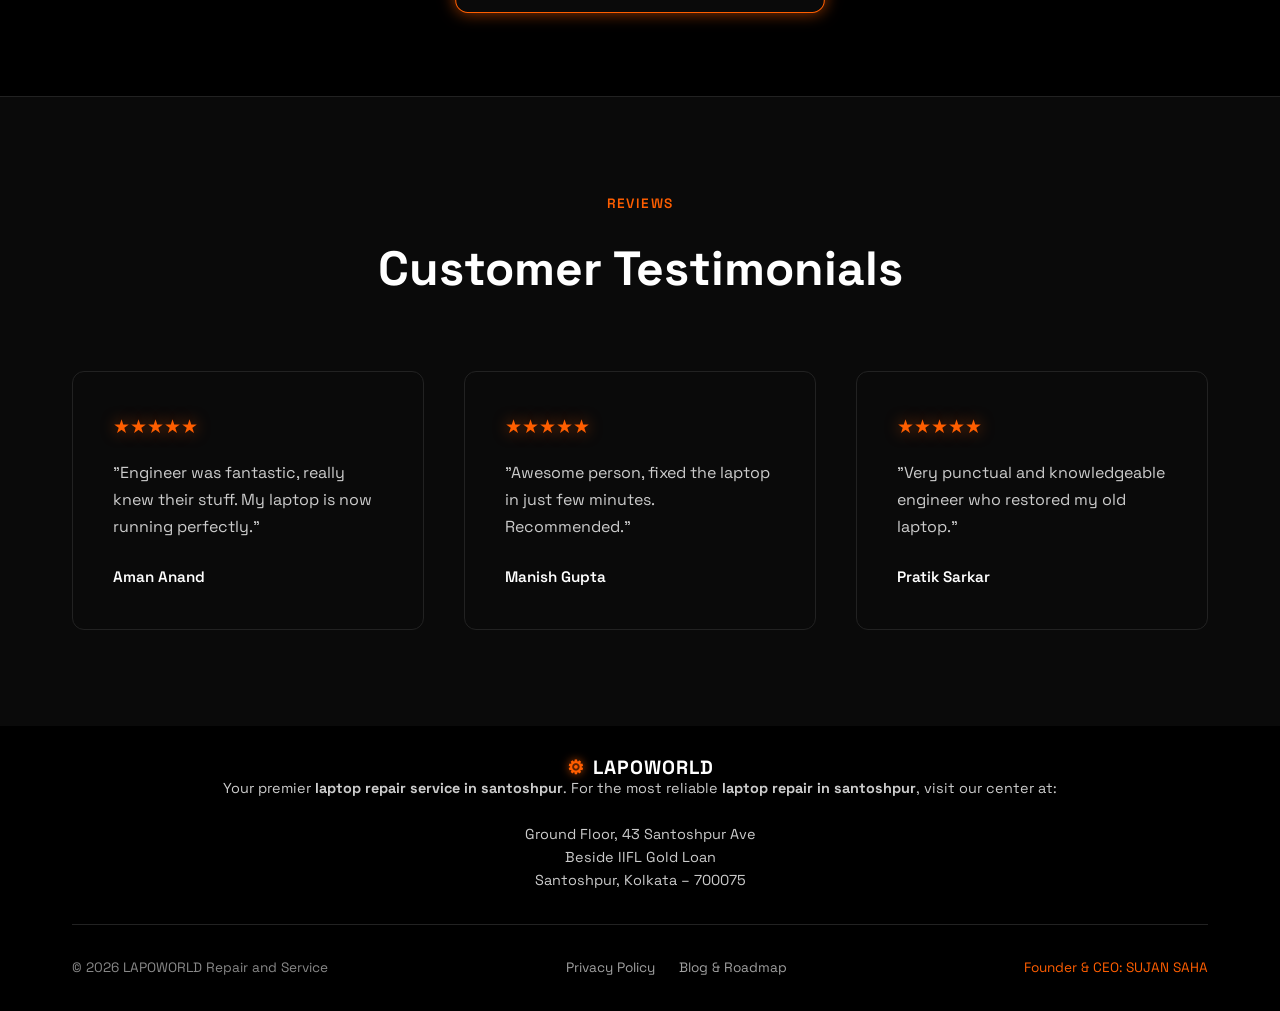
==== commit b7635d5f: "Update index.html" ====
--- a/index.html
+++ b/index.html
@@ -31,7 +31,7 @@
 
 <title>Best Laptop Repair Service in Kolkata | Doorstep Repair - Lapoworld</title>
 
-<meta name="description" content="Kolkata's top-rated doorstep laptop repair service. Professional repairs for laptops, smartphones, and printers with 1000+ devices fixed. Book your expert technician today!">
+<meta name="description" content="Kolkata's top-rated doorstep laptop repair service. Professional repairs for laptops, smartphones, and printers with 10000+ devices fixed. Book your expert technician today!">
 
 <meta name="keywords" content="laptop repair in kolkata, laptop repair near me, best laptop repair service kolkata, doorstep laptop repair kolkata, laptop repair santoshpur, lapoworld, computer repair kolkata">
 
@@ -184,7 +184,7 @@
                     <div style="font-size: 0.85rem; color: var(--text-muted);">Established</div>
                 </div>
                 <div>
-                    <div style="font-size: 2rem; font-weight: 700; color: var(--accent);">1000+</div>
+                    <div style="font-size: 2rem; font-weight: 700; color: var(--accent);">10000+</div>
                     <div style="font-size: 0.85rem; color: var(--text-muted);">Devices Repaired</div>
                 </div>
                 <div>
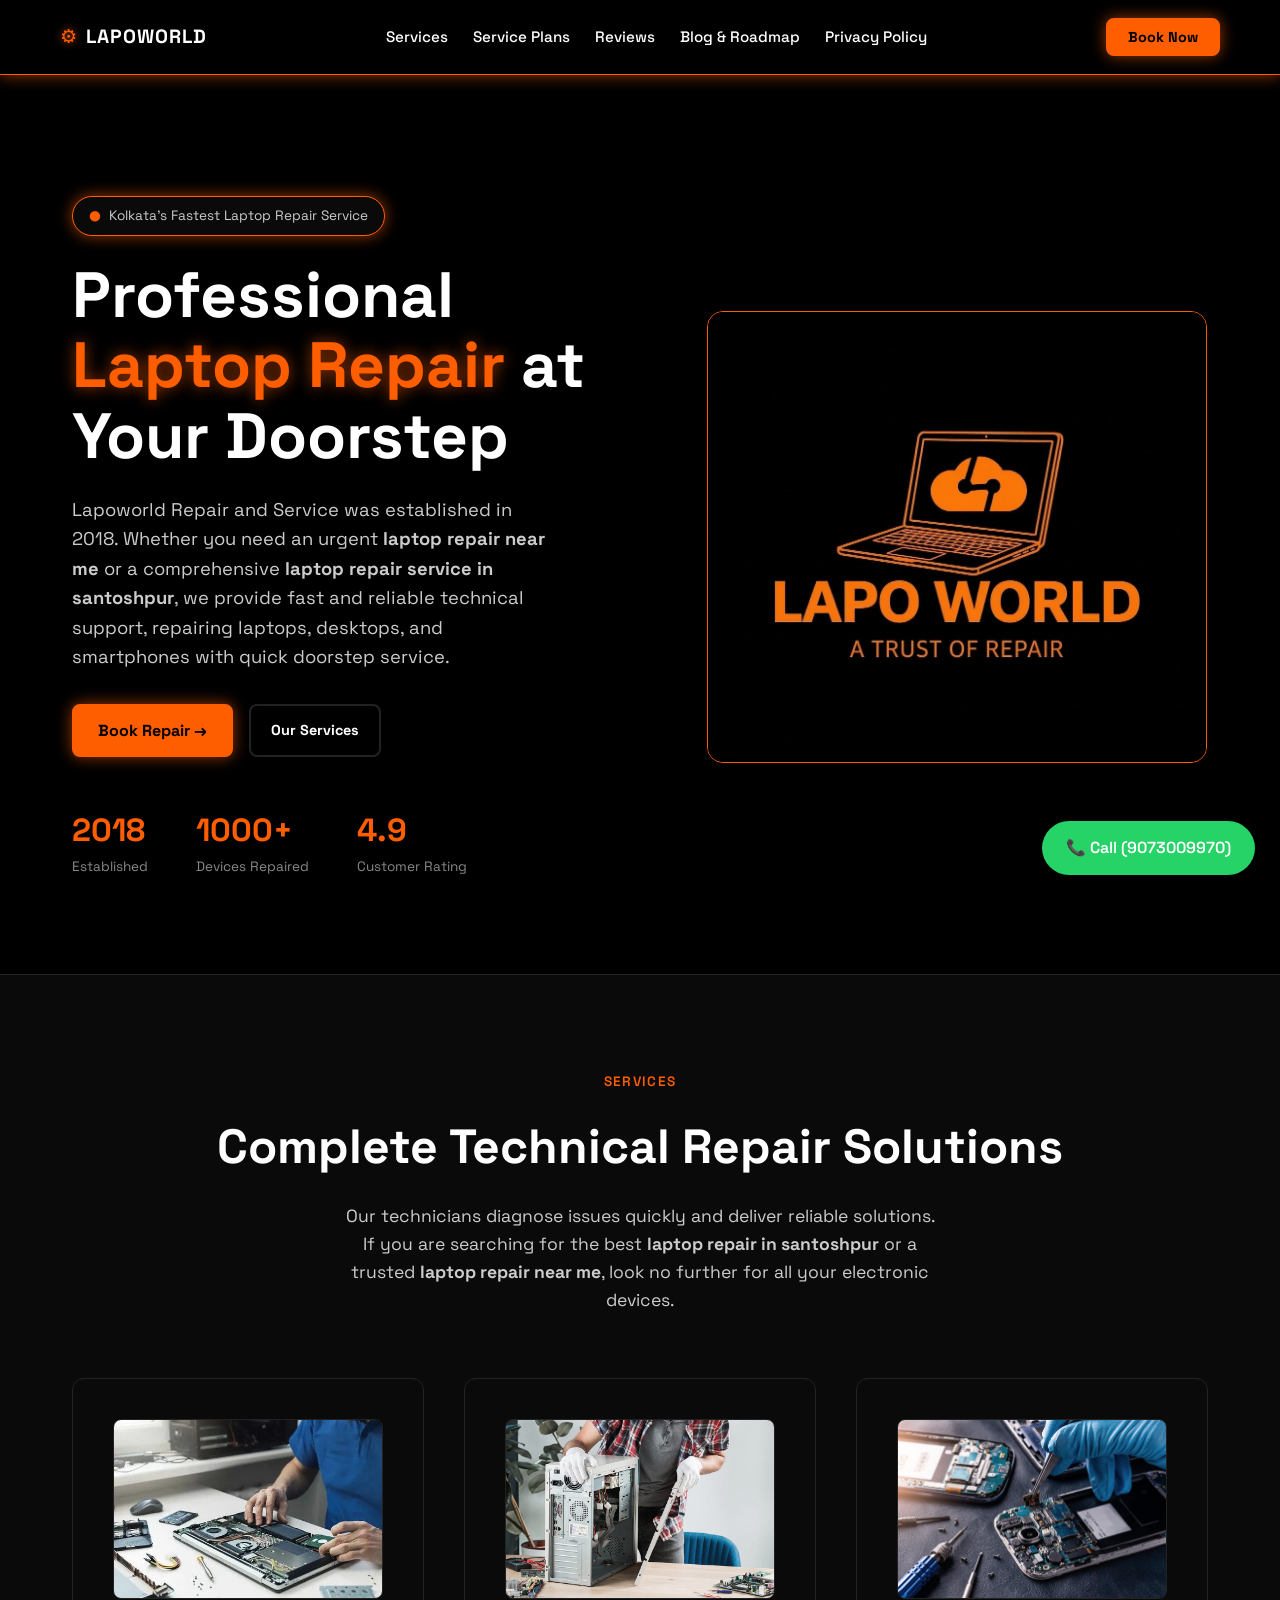
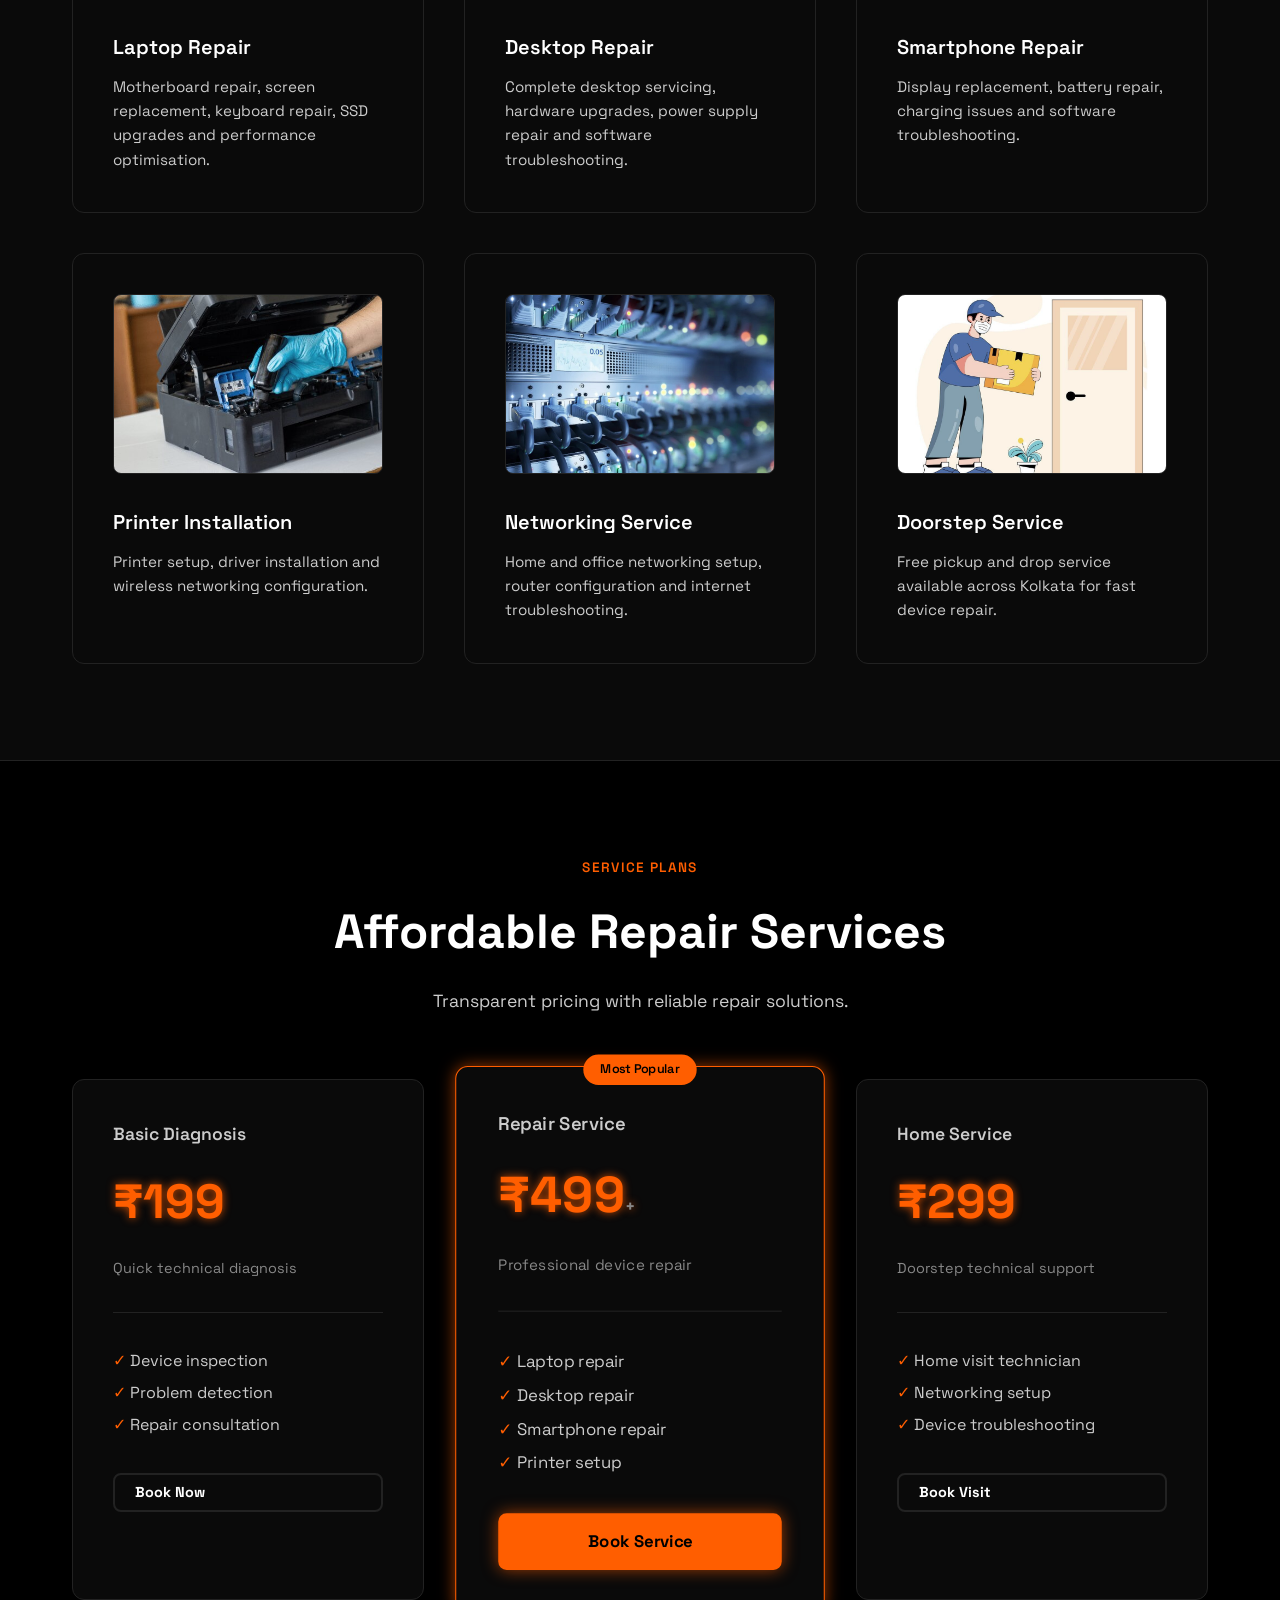
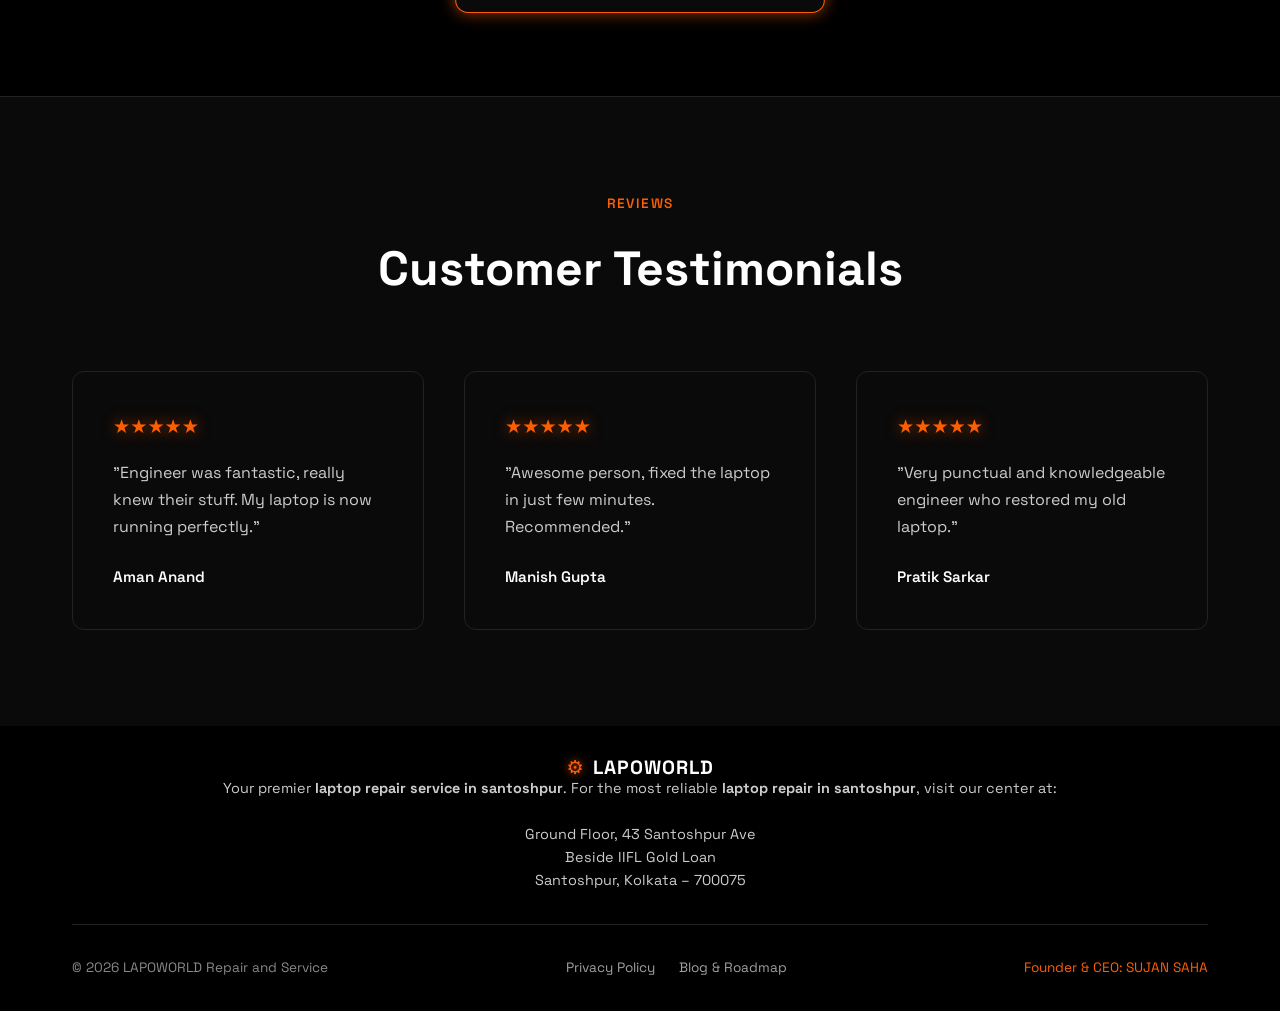
==== commit b89e11a5: "Update index.html" ====
--- a/index.html
+++ b/index.html
@@ -31,8 +31,7 @@
 
 <title>Best Laptop Repair Service in Kolkata | Doorstep Repair - Lapoworld</title>
 
-<meta name="description" content="Kolkata's top-rated doorstep laptop repair service. Professional repairs for laptops, smartphones, and printers with 10000+ devices fixed. Book your expert technician today!">
-
+<meta name="description" content="Kolkata's top-rated doorstep laptop repair service. Professional repairs for laptops, smartphones, and printers with 1000+ devices fixed. Book your expert technician today!">
 <meta name="keywords" content="laptop repair in kolkata, laptop repair near me, best laptop repair service kolkata, doorstep laptop repair kolkata, laptop repair santoshpur, lapoworld, computer repair kolkata">
 
 <link rel="icon" href="images/15.jpg" type="image/jpeg">
@@ -40,8 +39,14 @@
 
 <link rel="preconnect" href="https://fonts.googleapis.com">
 <link rel="preconnect" href="https://fonts.gstatic.com" crossorigin>
-<link href="https://fonts.googleapis.com/css2?family=Space+Grotesk:wght@300;400;500;600;700&display=swap" rel="stylesheet">
-
+
+<link rel="preload" as="style" href="https://fonts.googleapis.com/css2?family=Space+Grotesk:wght@300;400;500;600;700&display=swap">
+
+<link rel="stylesheet" media="print" onload="this.onload=null;this.removeAttribute('media');" href="https://fonts.googleapis.com/css2?family=Space+Grotesk:wght@300;400;500;600;700&display=swap">
+
+<noscript>
+    <link rel="stylesheet" href="https://fonts.googleapis.com/css2?family=Space+Grotesk:wght@300;400;500;600;700&display=swap">
+</noscript>
 <style>
 /* ==========================================
    ALL CSS MERGED HERE TO PREVENT BROKEN LINKS
@@ -66,7 +71,7 @@
 }
 
 html { scroll-behavior: smooth; overflow-x: hidden; }
-body { font-family: 'Space Grotesk', sans-serif; background: var(--bg-dark); color: var(--text-primary); line-height: 1.6; }
+body { font-family: 'Space Grotesk', system-ui, -apple-system, sans-serif; background: var(--bg-dark); color: var(--text-primary); line-height: 1.6; }
 
 nav {
     position: fixed; top: 0; left: 0; right: 0; z-index: 1000;
@@ -112,7 +117,7 @@
 .footer-links a { color: #a0a0a0; text-decoration: none; transition: color 0.3s ease; }
 .footer-links a:hover { color: #fca311; }
 
-.floating-call-btn { position: fixed; bottom: 25px; right: 25px; background-color: #25D366; color: #ffffff !important; padding: 14px 24px; border-radius: 50px; text-decoration: none; font-weight: 600; font-size: 16px; box-shadow: 0 4px 12px rgba(0,0,0,0.3); z-index: 1000; display: flex; align-items: center; gap: 8px; transition: transform 0.3s ease, background-color 0.3s ease; }
+.floating-call-btn { position: fixed; bottom: 25px; right: 25px; background-color: #25D366; color: #ffffff !important; padding: 14px 24px; border-radius: 50px; text-decoration: none; font-weight: 600; font-size: 16px; box-shadow: 0 4px 12px rgba(0,0,0,0.3); z-index: 1000; display: flex; align-items: center; gap: 8px; transition: transform 0.3s ease, background-color: #1ebc59; }
 .floating-call-btn:hover { transform: translateY(-3px); background-color: #1ebc59; }
 
 @media (max-width: 768px) {
@@ -184,7 +189,7 @@
                     <div style="font-size: 0.85rem; color: var(--text-muted);">Established</div>
                 </div>
                 <div>
-                    <div style="font-size: 2rem; font-weight: 700; color: var(--accent);">10000+</div>
+                    <div style="font-size: 2rem; font-weight: 700; color: var(--accent);">1000+</div>
                     <div style="font-size: 0.85rem; color: var(--text-muted);">Devices Repaired</div>
                 </div>
                 <div>
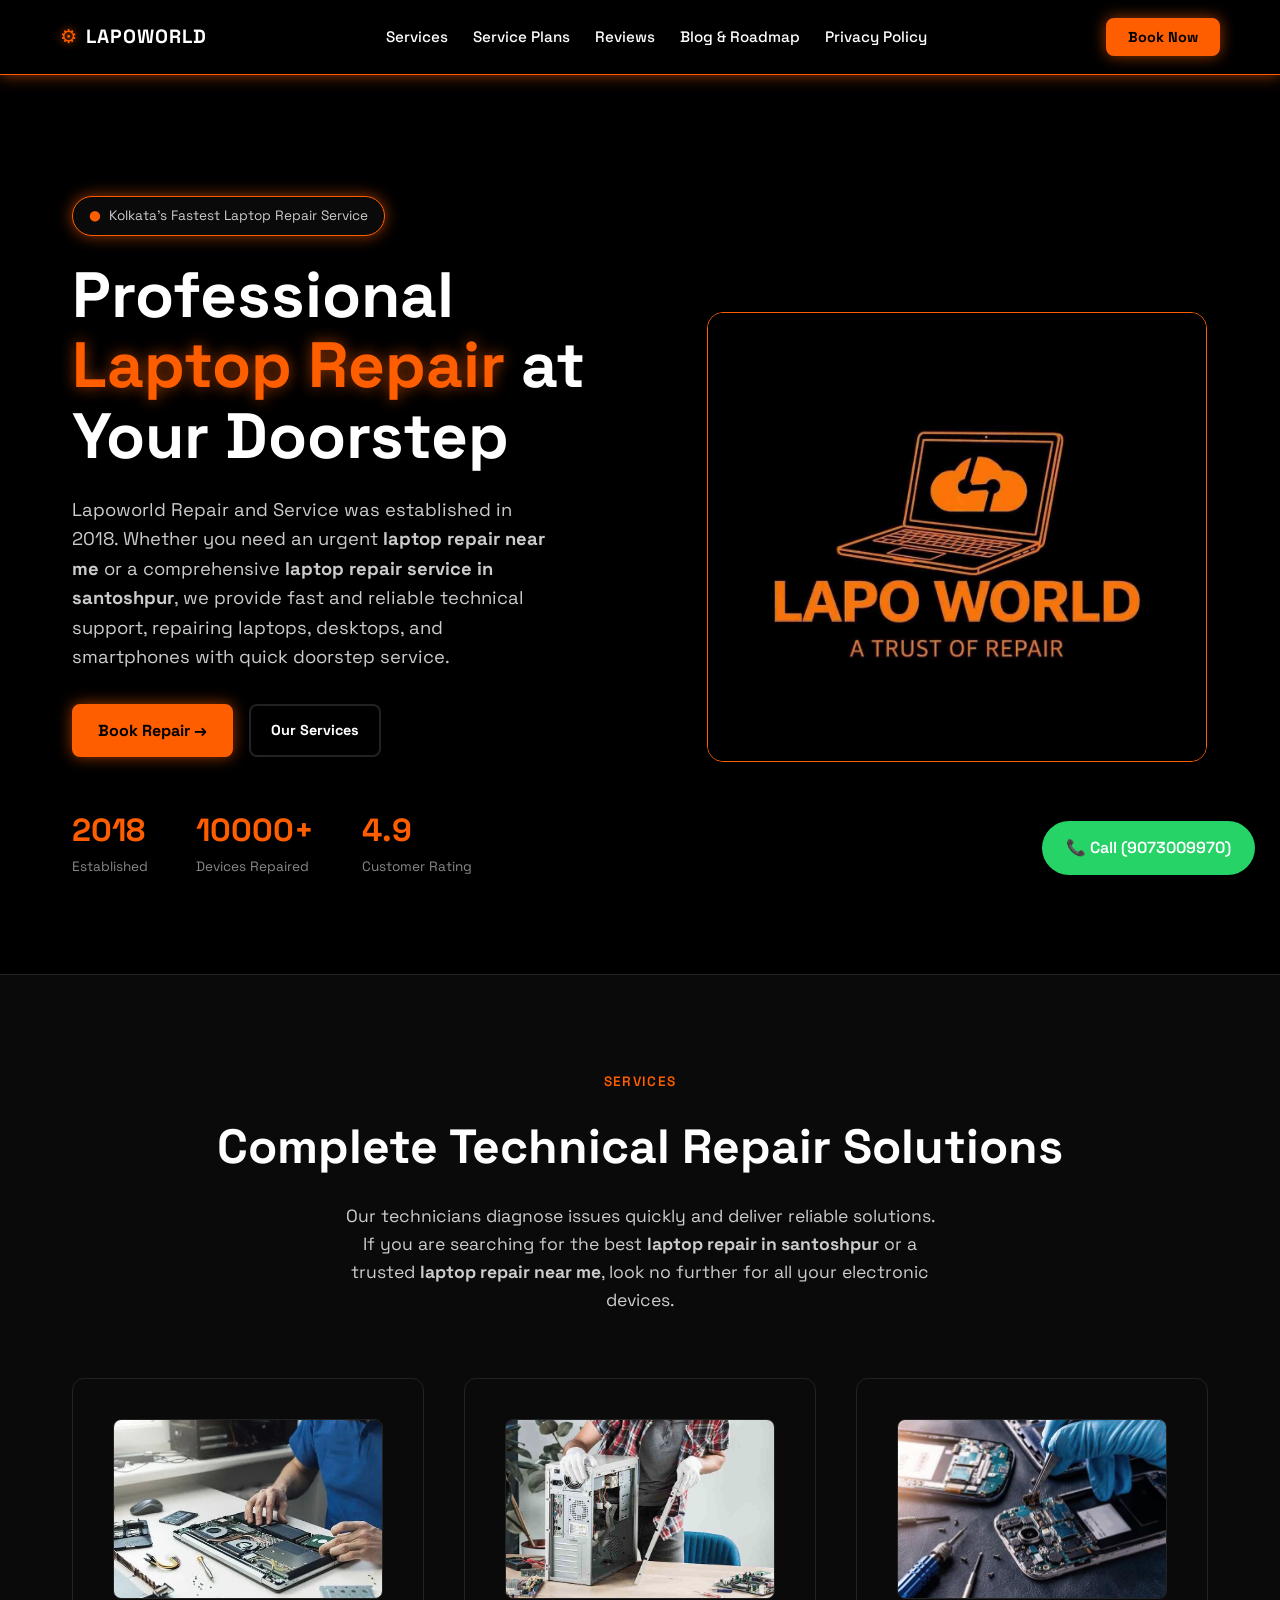
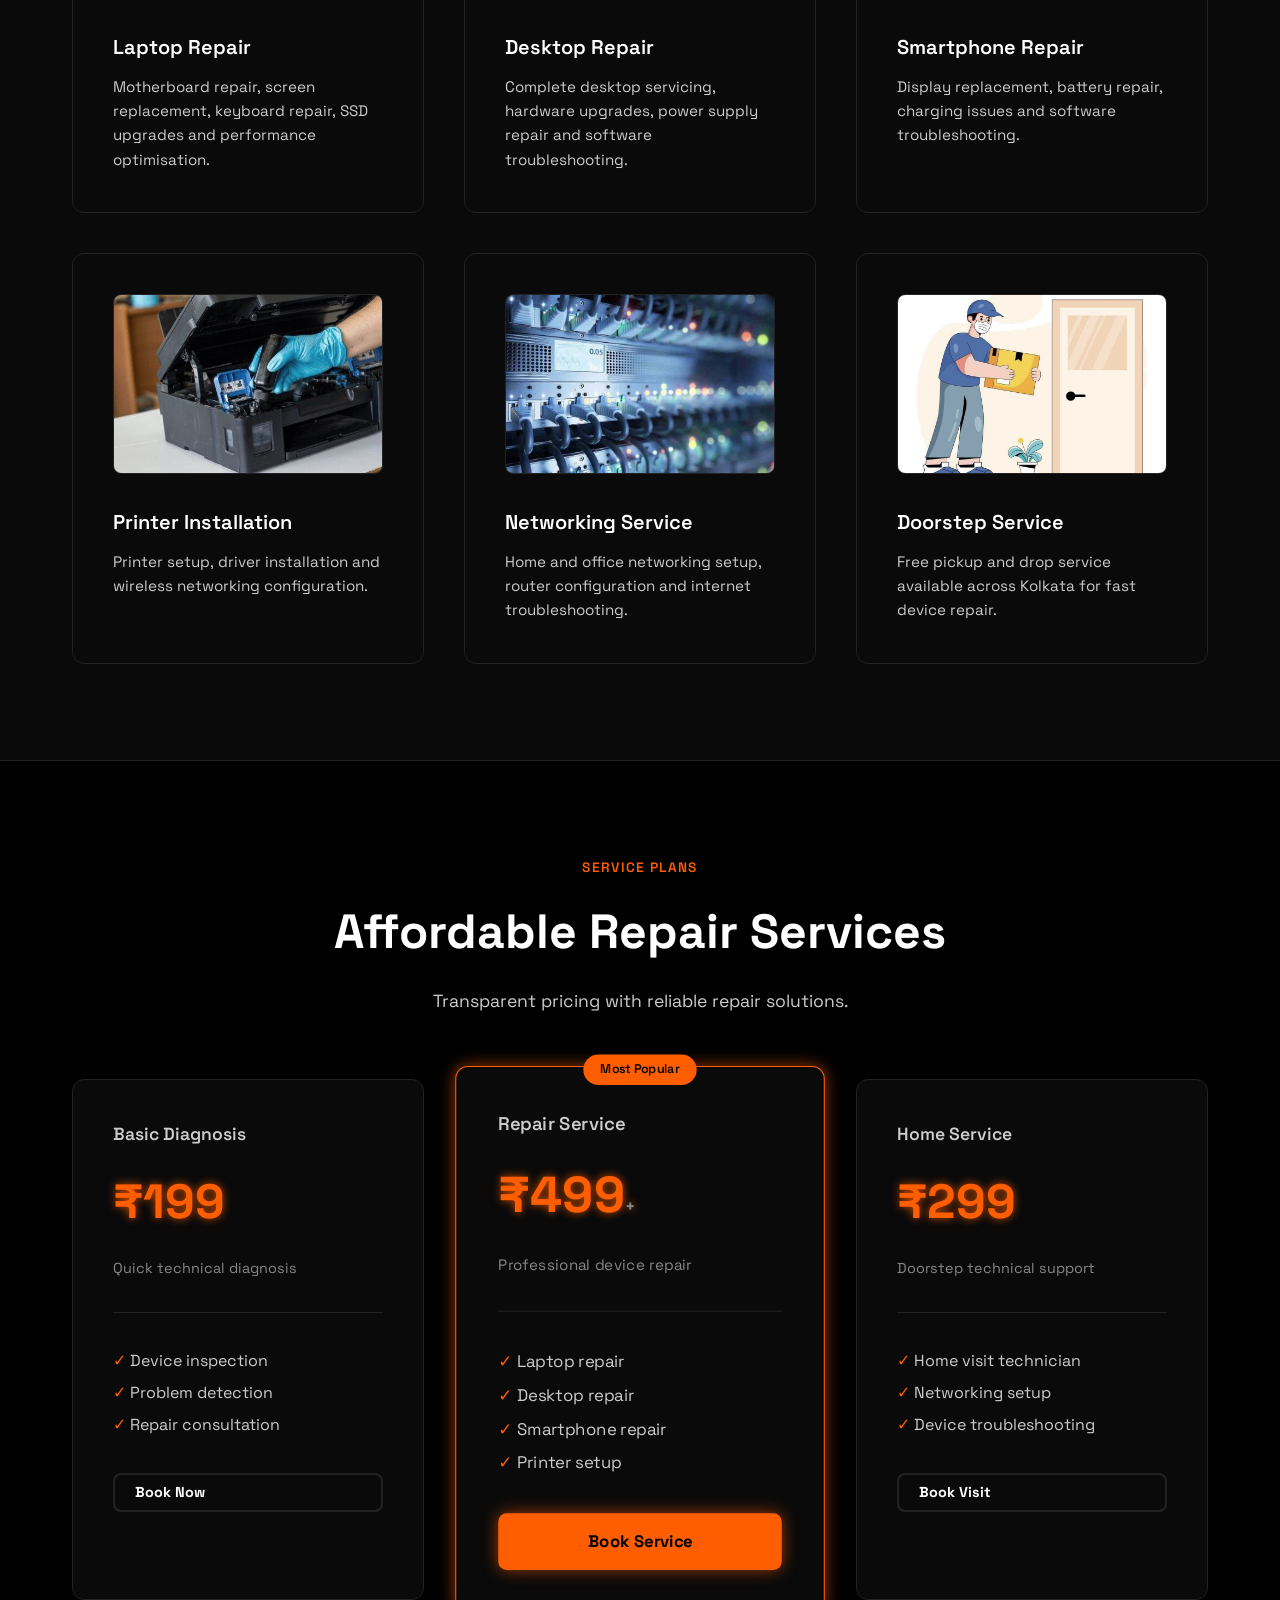
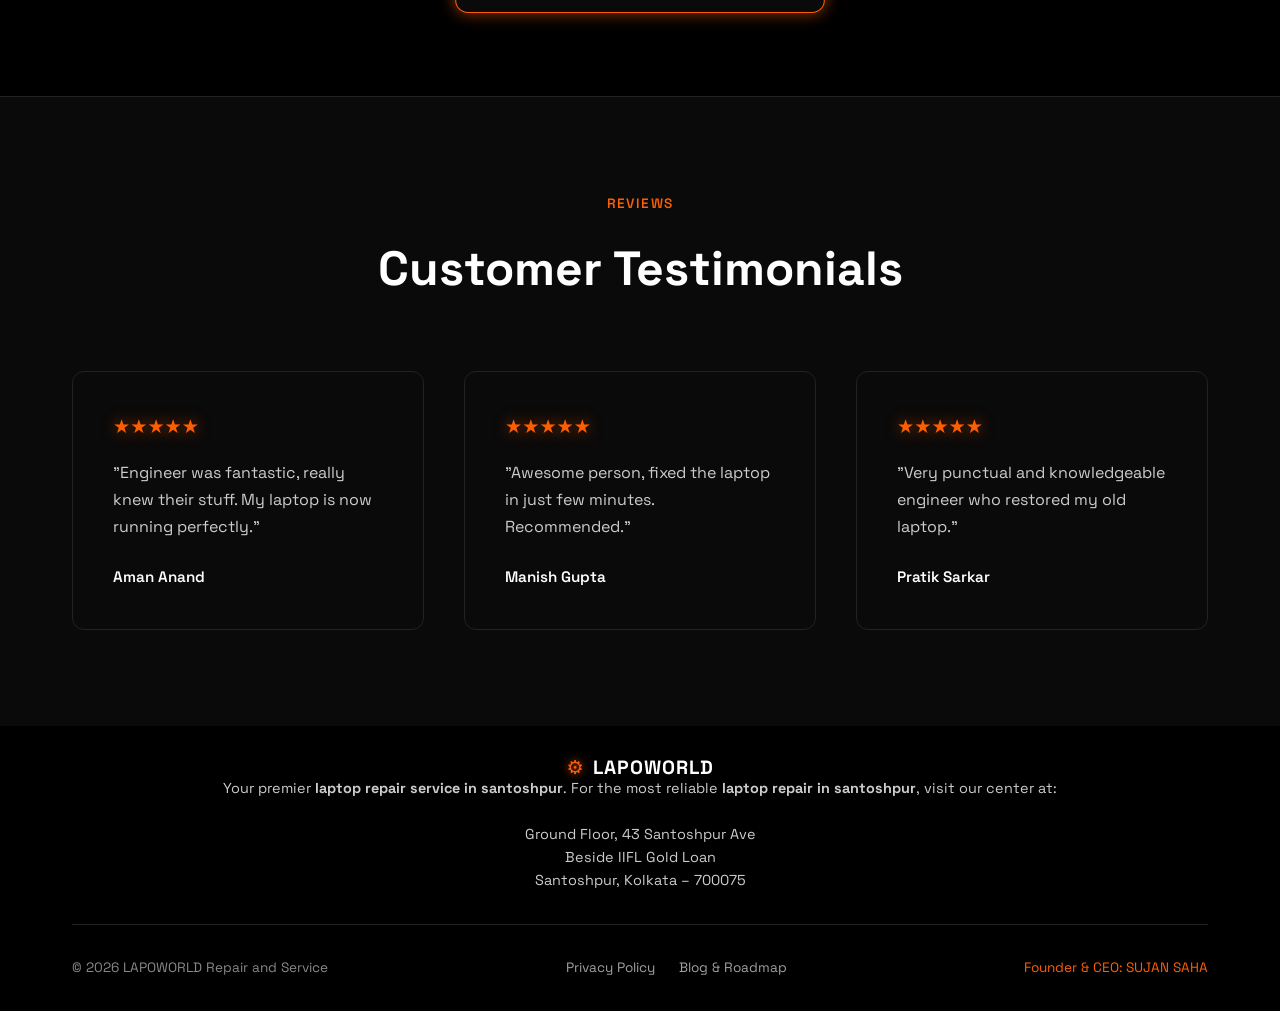
==== commit 7991061a: "Update index.html" ====
--- a/index.html
+++ b/index.html
@@ -31,7 +31,7 @@
 
 <title>Best Laptop Repair Service in Kolkata | Doorstep Repair - Lapoworld</title>
 
-<meta name="description" content="Kolkata's top-rated doorstep laptop repair service. Professional repairs for laptops, smartphones, and printers with 1000+ devices fixed. Book your expert technician today!">
+<meta name="description" content="Kolkata's top-rated doorstep laptop repair service. Professional repairs for laptops, smartphones, and printers with 10000+ devices fixed. Book your expert technician today!">
 <meta name="keywords" content="laptop repair in kolkata, laptop repair near me, best laptop repair service kolkata, doorstep laptop repair kolkata, laptop repair santoshpur, lapoworld, computer repair kolkata">
 
 <link rel="icon" href="images/15.jpg" type="image/jpeg">
@@ -189,7 +189,7 @@
                     <div style="font-size: 0.85rem; color: var(--text-muted);">Established</div>
                 </div>
                 <div>
-                    <div style="font-size: 2rem; font-weight: 700; color: var(--accent);">1000+</div>
+                    <div style="font-size: 2rem; font-weight: 700; color: var(--accent);">10000+</div>
                     <div style="font-size: 0.85rem; color: var(--text-muted);">Devices Repaired</div>
                 </div>
                 <div>
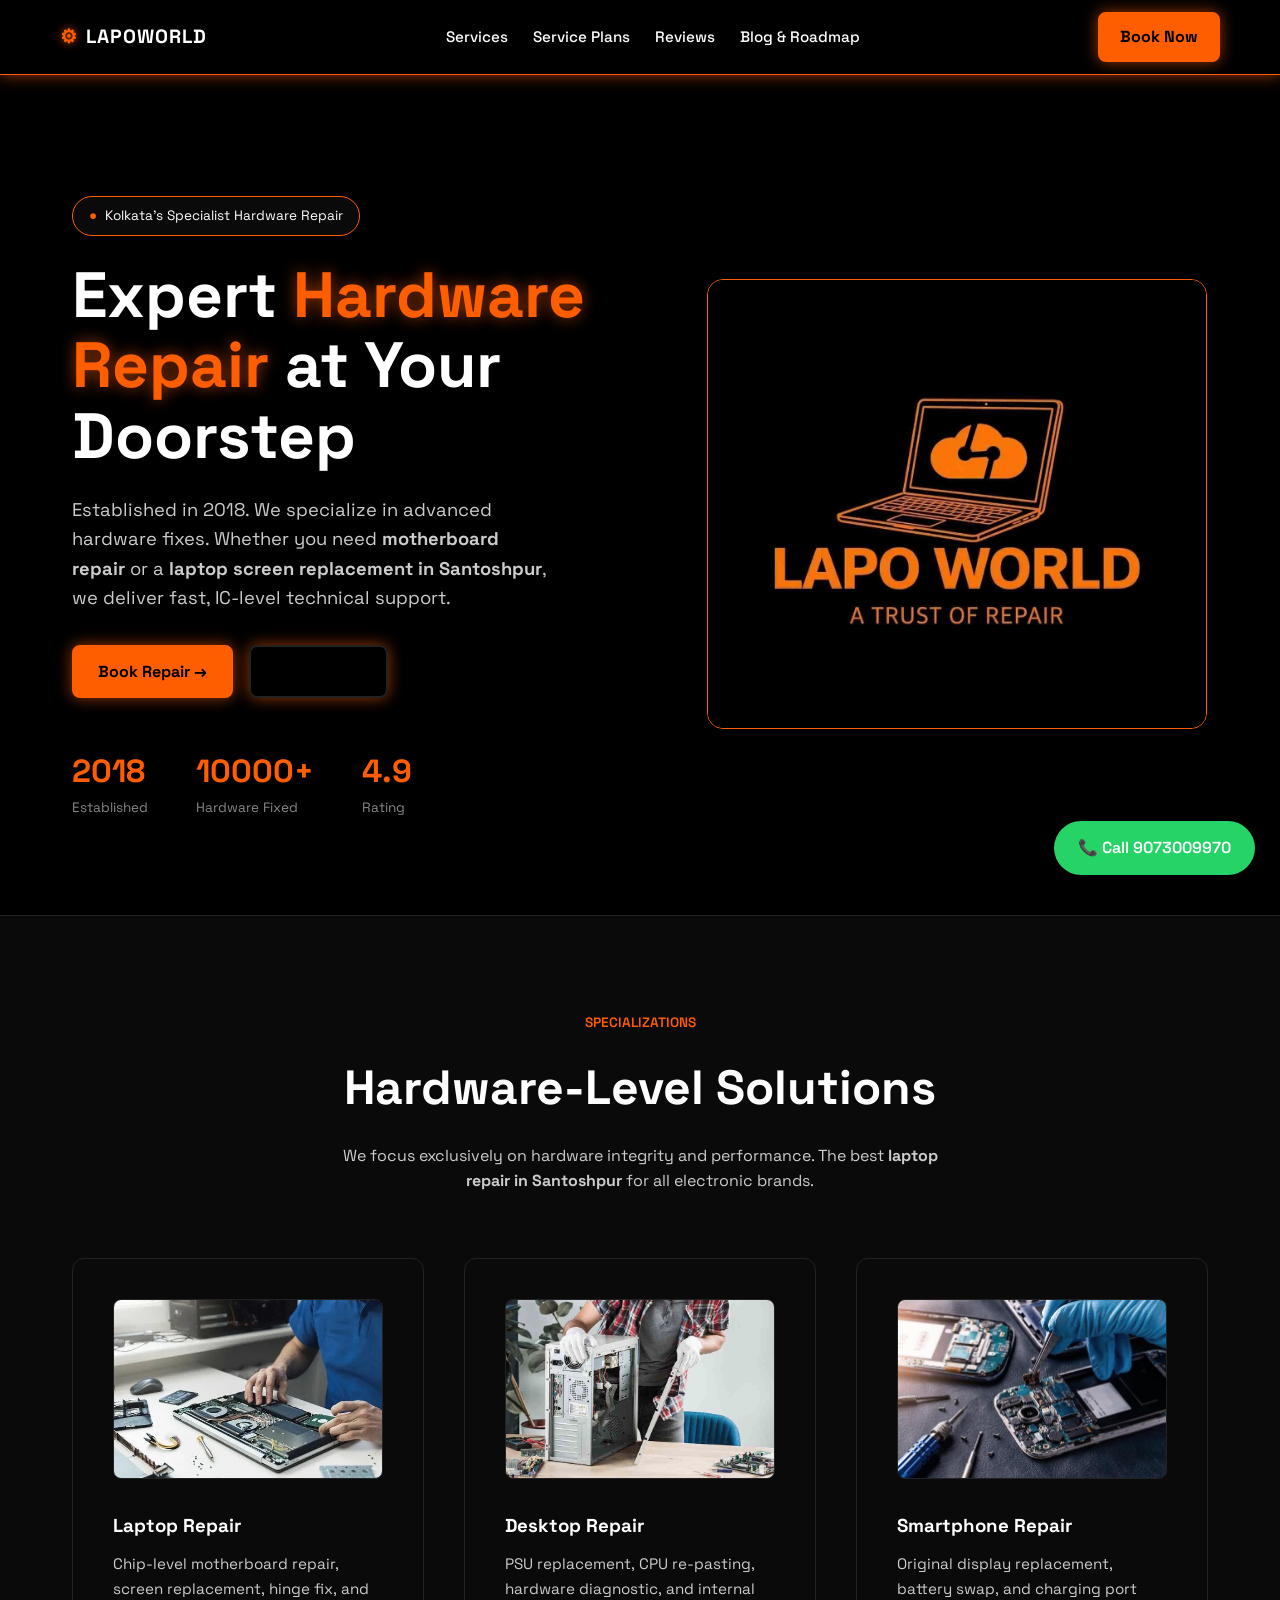
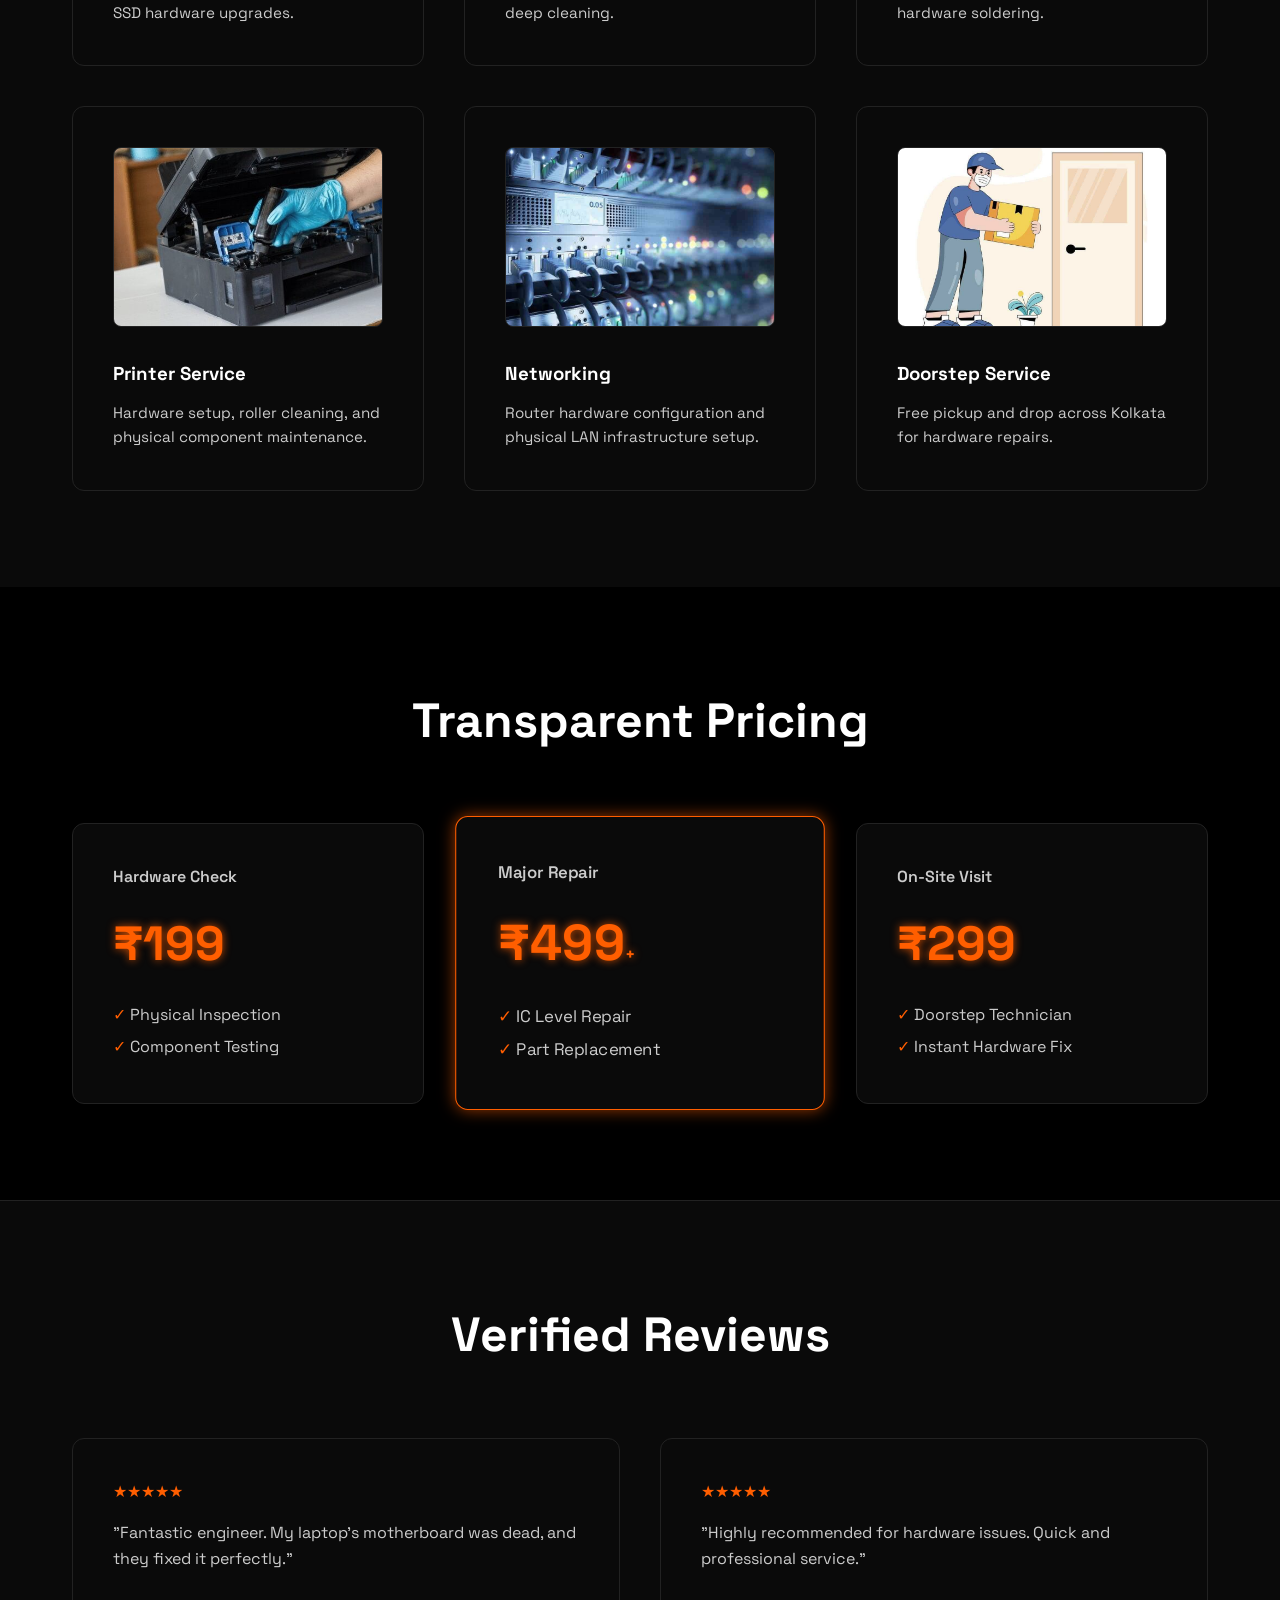
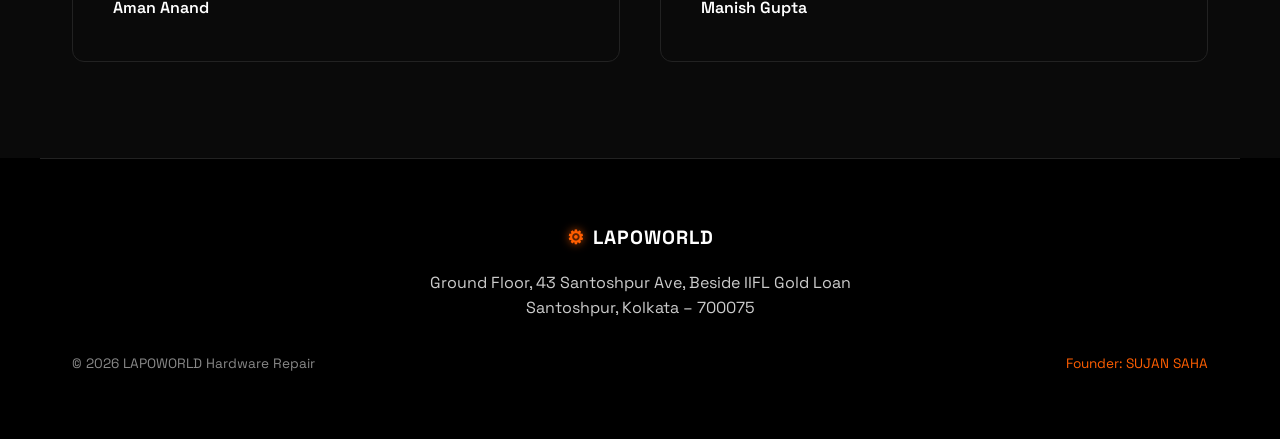
==== commit d95bb10d: "Update index.html" ====
--- a/index.html
+++ b/index.html
@@ -1,140 +1,172 @@
 <!DOCTYPE html>
 <html lang="en">
 <head>
-<script async src="https://www.googletagmanager.com/gtag/js?id=AW-16636872111"></script>
-<script>
-  window.dataLayer = window.dataLayer || [];
-  function gtag(){dataLayer.push(arguments);}
-  gtag('js', new Date());
-
-  gtag('config', 'G-77CZTTJVXL');
-  gtag('config', 'AW-16636872111');
-</script>
-
-<script>
-  function gtag_report_conversion(url) {
-    var callback = function () {
-      if (typeof(url) != 'undefined') {
-        window.location = url;
+    <!-- Google Tag Manager & Ads Conversion Tracking -->
+    <script async src="https://www.googletagmanager.com/gtag/js?id=AW-16636872111"></script>
+    <script>
+      window.dataLayer = window.dataLayer || [];
+      function gtag(){dataLayer.push(arguments);}
+      gtag('js', new Date());
+
+      gtag('config', 'G-77CZTTJVXL');
+      gtag('config', 'AW-16636872111');
+    </script>
+
+    <!-- Local Business Schema (JSON-LD) - Essential for Kolkata Local SEO -->
+    <script type="application/ld+json">
+    {
+      "@context": "https://schema.org",
+      "@type": "LocalBusiness",
+      "name": "Lapoworld",
+      "image": "https://www.lapoworld.com/images/romi.jpg",
+      "@id": "https://www.lapoworld.com",
+      "url": "https://www.lapoworld.com",
+      "telephone": "+919073009970",
+      "priceRange": "₹₹",
+      "address": {
+        "@type": "PostalAddress",
+        "streetAddress": "Ground Floor, 43 Santoshpur Ave, Beside IIFL Gold Loan",
+        "addressLocality": "Santoshpur, Kolkata",
+        "postalCode": "700075",
+        "addressCountry": "IN"
+      },
+      "geo": {
+        "@type": "GeoCoordinates",
+        "latitude": 22.4984, 
+        "longitude": 88.3892
+      },
+      "openingHoursSpecification": {
+        "@type": "OpeningHoursSpecification",
+        "dayOfWeek": [
+          "Monday",
+          "Tuesday",
+          "Wednesday",
+          "Thursday",
+          "Friday",
+          "Saturday",
+          "Sunday"
+        ],
+        "opens": "10:00",
+        "closes": "20:00"
+      },
+      "aggregateRating": {
+        "@type": "AggregateRating",
+        "ratingValue": "4.9",
+        "reviewCount": "10000"
+      },
+      "sameAs": [
+        "https://www.facebook.com/lapoworld"
+      ]
+    }
+    </script>
+
+    <script>
+      function gtag_report_conversion(url) {
+        var callback = function () {
+          if (typeof(url) != 'undefined') {
+            window.location = url;
+          }
+        };
+        gtag('event', 'conversion', {
+            'send_to': 'AW-16636872111/REPLACE_WITH_YOUR_LABEL', /* Remember to update this label in Google Ads */
+            'event_callback': callback
+        });
+        return false;
       }
-    };
-    gtag('event', 'conversion', {
-        'send_to': 'AW-16636872111/REPLACE_WITH_YOUR_LABEL',
-        'event_callback': callback
-    });
-    return false;
-  }
-</script>
-
-<meta charset="UTF-8">
-<meta name="viewport" content="width=device-width, initial-scale=1.0">
-
-<title>Best Laptop Repair Service in Kolkata | Doorstep Repair - Lapoworld</title>
-
-<meta name="description" content="Kolkata's top-rated doorstep laptop repair service. Professional repairs for laptops, smartphones, and printers with 10000+ devices fixed. Book your expert technician today!">
-<meta name="keywords" content="laptop repair in kolkata, laptop repair near me, best laptop repair service kolkata, doorstep laptop repair kolkata, laptop repair santoshpur, lapoworld, computer repair kolkata">
-
-<link rel="icon" href="images/15.jpg" type="image/jpeg">
-<link rel="apple-touch-icon" href="images/15.jpg">
-
-<link rel="preconnect" href="https://fonts.googleapis.com">
-<link rel="preconnect" href="https://fonts.gstatic.com" crossorigin>
-
-<link rel="preload" as="style" href="https://fonts.googleapis.com/css2?family=Space+Grotesk:wght@300;400;500;600;700&display=swap">
-
-<link rel="stylesheet" media="print" onload="this.onload=null;this.removeAttribute('media');" href="https://fonts.googleapis.com/css2?family=Space+Grotesk:wght@300;400;500;600;700&display=swap">
-
-<noscript>
+    </script>
+
+    <meta charset="UTF-8">
+    <meta name="viewport" content="width=device-width, initial-scale=1.0">
+
+    <title>Best Laptop Hardware Repair Store in Kolkata | Doorstep Service - Lapoworld</title>
+
+    <meta name="description" content="Kolkata's top hardware-only laptop repair service. Specialist in motherboard repair, screen replacement & IC-level fixes. 10000+ devices fixed. Book your expert today!">
+    <meta name="keywords" content="laptop repair in kolkata, laptop repair near me, best laptop repair service kolkata, doorstep laptop repair kolkata, laptop motherboard repair santoshpur, lapoworld, laptop hardware repair kolkata">
+
+    <link rel="icon" href="images/15.jpg" type="image/jpeg">
+    <link rel="apple-touch-icon" href="images/15.jpg">
+
+    <link rel="preconnect" href="https://fonts.googleapis.com">
+    <link rel="preconnect" href="https://fonts.gstatic.com" crossorigin>
     <link rel="stylesheet" href="https://fonts.googleapis.com/css2?family=Space+Grotesk:wght@300;400;500;600;700&display=swap">
-</noscript>
-<style>
-/* ==========================================
-   ALL CSS MERGED HERE TO PREVENT BROKEN LINKS
-   ========================================== */
-
-* { margin: 0; padding: 0; box-sizing: border-box; }
-
-:root {
-    --bg-dark: #000000; 
-    --bg-card: #0a0a0a;
-    --bg-elevated: #141414;
-    --accent: #ff5e00; 
-    --accent-light: #ff8533;
-    --accent-dark: #cc4b00;
-    --glow: 0 0 15px rgba(255, 94, 0, 0.6);
-    --glow-strong: 0 0 25px rgba(255, 94, 0, 0.8);
-    --glow-text: 0 0 8px rgba(255, 94, 0, 0.8);
-    --text-primary: #ffffff;
-    --text-secondary: #cccccc;
-    --text-muted: #888888;
-    --border: #222222;
-}
-
-html { scroll-behavior: smooth; overflow-x: hidden; }
-body { font-family: 'Space Grotesk', system-ui, -apple-system, sans-serif; background: var(--bg-dark); color: var(--text-primary); line-height: 1.6; }
-
-nav {
-    position: fixed; top: 0; left: 0; right: 0; z-index: 1000;
-    background: rgba(0, 0, 0, 0.85); backdrop-filter: blur(12px);
-    border-bottom: 1px solid var(--accent); box-shadow: var(--glow);
-    height: 75px !important; min-height: 75px !important; max-height: 75px !important;
-    padding: 0 !important; display: flex !important; align-items: center !important; overflow: hidden !important;
-}
-
-.nav-container {
-    height: 100% !important; width: 100% !important; max-width: 1200px !important;
-    margin: 0 auto !important; padding: 0 20px !important;
-    display: flex !important; align-items: center !important; justify-content: space-between !important;
-}
-
-.logo { font-size: 1.2rem; font-weight: 700; color: var(--text-primary); text-decoration: none; display: flex; align-items: center; gap: 0.5rem; letter-spacing: 1px; margin: 0 !important; padding: 0 !important; line-height: 1 !important; }
-.logo-icon { color: var(--accent); text-shadow: var(--glow-text); }
-
-.nav-links { display: flex !important; align-items: center !important; gap: 25px !important; margin: 0 !important; padding: 0 !important; list-style: none !important; }
-.nav-links li a { color: var(--text-primary); text-decoration: none; font-size: 0.95rem; font-weight: 500; transition: all 0.3s ease; white-space: nowrap !important; line-height: 1 !important; }
-.nav-links a:hover { color: var(--accent); text-shadow: var(--glow-text); }
-
-.nav-cta, .btn-primary { background: var(--accent); color: var(--bg-dark); border-radius: 8px; text-decoration: none; font-weight: 700; border: 2px solid var(--accent); box-shadow: var(--glow); transition: all 0.3s ease; cursor: pointer; }
-.nav-cta { padding: 10px 20px !important; display: flex !important; align-items: center !important; white-space: nowrap !important; line-height: 1 !important; font-size: 0.9rem; }
-.btn-primary { padding: 0.75rem 1.5rem; }
-.nav-cta:hover, .btn-primary:hover { background: var(--bg-dark); color: var(--accent); box-shadow: var(--glow-strong); transform: translateY(-2px); }
-
-.section-container { max-width: 1200px; margin: 0 auto; padding: 6rem 2rem; }
-.section-header { text-align: center; margin-bottom: 4rem; }
-.section-title { font-size: clamp(2rem, 4vw, 3rem); font-weight: 700; color: var(--text-primary); margin-bottom: 1rem; }
-.features-grid, .pricing-grid, .testimonials-grid { display: grid; grid-template-columns: repeat(auto-fit, minmax(300px, 1fr)); gap: 2.5rem; }
-
-.feature-card, .pricing-card, .testimonial-card { background: var(--bg-card); border: 1px solid var(--border); border-radius: 12px; padding: 2.5rem; transition: all 0.4s ease; position: relative; z-index: 1; }
-.feature-card:hover, .pricing-card:hover { border-color: var(--accent); box-shadow: var(--glow); transform: translateY(-5px); z-index: 2; }
-.service-img { width: 100%; height: 180px; object-fit: cover; border-radius: 8px; margin-bottom: 1.5rem; border: 1px solid var(--border); filter: grayscale(20%); transition: filter 0.3s; }
-.feature-card:hover .service-img { filter: grayscale(0%); border-color: var(--accent); }
-.pricing-price { font-size: 3rem; font-weight: 700; color: var(--accent); text-shadow: var(--glow-text); margin: 1rem 0; }
-
-.hero-container { display: flex; flex-wrap: wrap; align-items: center; gap: 2rem; justify-content: space-between; }
-.hero-content { flex: 1 1 500px; }
-.hero-image-wrapper { flex: 1 1 400px; display: flex; justify-content: center; align-items: center; }
-.hero-logo-img { width: 100%; max-width: 500px; height: auto; border-radius: 16px; box-shadow: 0 10px 30px rgba(0,0,0,0.5); }
-.footer-links a { color: #a0a0a0; text-decoration: none; transition: color 0.3s ease; }
-.footer-links a:hover { color: #fca311; }
-
-.floating-call-btn { position: fixed; bottom: 25px; right: 25px; background-color: #25D366; color: #ffffff !important; padding: 14px 24px; border-radius: 50px; text-decoration: none; font-weight: 600; font-size: 16px; box-shadow: 0 4px 12px rgba(0,0,0,0.3); z-index: 1000; display: flex; align-items: center; gap: 8px; transition: transform 0.3s ease, background-color: #1ebc59; }
-.floating-call-btn:hover { transform: translateY(-3px); background-color: #1ebc59; }
-
-@media (max-width: 768px) {
-    .hero-container { text-align: center; flex-direction: column; }
-    .hero-buttons, .hero-stats { justify-content: center; flex-wrap: wrap; }
-    .section-container { padding: 4rem 1.5rem; }
-    .nav-links { display: none !important; } 
-}
-
-.fade-in-up { opacity: 0; transform: translateY(40px); transition: opacity 0.8s ease-out, transform 0.8s ease-out; }
-.fade-in-up.visible { opacity: 1; transform: translateY(0); }
-.pop-in { opacity: 0; transform: scale(0.85); transition: opacity 0.6s ease-out, transform 0.6s cubic-bezier(0.175, 0.885, 0.32, 1.275); }
-.pop-in.visible { opacity: 1; transform: scale(1); }
-@keyframes bounce { 0%, 20%, 50%, 80%, 100% { transform: translateY(0); } 40% { transform: translateY(-12px); } 60% { transform: translateY(-6px); } }
-.bounce-taunt { animation: bounce 2.5s infinite; display: inline-block; }
-</style>
-
+
+    <style>
+        * { margin: 0; padding: 0; box-sizing: border-box; }
+
+        :root {
+            --bg-dark: #000000; 
+            --bg-card: #0a0a0a;
+            --bg-elevated: #141414;
+            --accent: #ff5e00; 
+            --accent-light: #ff8533;
+            --accent-dark: #cc4b00;
+            --glow: 0 0 15px rgba(255, 94, 0, 0.6);
+            --glow-strong: 0 0 25px rgba(255, 94, 0, 0.8);
+            --glow-text: 0 0 8px rgba(255, 94, 0, 0.8);
+            --text-primary: #ffffff;
+            --text-secondary: #cccccc;
+            --text-muted: #888888;
+            --border: #222222;
+        }
+
+        html { scroll-behavior: smooth; overflow-x: hidden; }
+        body { font-family: 'Space Grotesk', sans-serif; background: var(--bg-dark); color: var(--text-primary); line-height: 1.6; }
+
+        nav {
+            position: fixed; top: 0; left: 0; right: 0; z-index: 1000;
+            background: rgba(0, 0, 0, 0.85); backdrop-filter: blur(12px);
+            border-bottom: 1px solid var(--accent); box-shadow: var(--glow);
+            height: 75px; display: flex; align-items: center;
+        }
+
+        .nav-container {
+            width: 100%; max-width: 1200px;
+            margin: 0 auto; padding: 0 20px;
+            display: flex; align-items: center; justify-content: space-between;
+        }
+
+        .logo { font-size: 1.2rem; font-weight: 700; color: var(--text-primary); text-decoration: none; display: flex; align-items: center; gap: 0.5rem; letter-spacing: 1px; }
+        .logo-icon { color: var(--accent); text-shadow: var(--glow-text); }
+
+        .nav-links { display: flex; align-items: center; gap: 25px; list-style: none; }
+        .nav-links li a { color: var(--text-primary); text-decoration: none; font-size: 0.95rem; font-weight: 500; transition: 0.3s; }
+        .nav-links a:hover { color: var(--accent); text-shadow: var(--glow-text); }
+
+        .nav-cta, .btn-primary { background: var(--accent); color: var(--bg-dark); border-radius: 8px; text-decoration: none; font-weight: 700; border: 2px solid var(--accent); box-shadow: var(--glow); transition: 0.3s; cursor: pointer; }
+        .nav-cta { padding: 10px 20px; display: flex; align-items: center; }
+        .btn-primary { padding: 0.75rem 1.5rem; display: inline-block; }
+        .nav-cta:hover, .btn-primary:hover { background: var(--bg-dark); color: var(--accent); box-shadow: var(--glow-strong); transform: translateY(-2px); }
+
+        .section-container { max-width: 1200px; margin: 0 auto; padding: 6rem 2rem; }
+        .section-header { text-align: center; margin-bottom: 4rem; }
+        .section-title { font-size: clamp(2rem, 4vw, 3rem); font-weight: 700; margin-bottom: 1rem; }
+        .features-grid, .pricing-grid, .testimonials-grid { display: grid; grid-template-columns: repeat(auto-fit, minmax(300px, 1fr)); gap: 2.5rem; }
+
+        .feature-card, .pricing-card, .testimonial-card { background: var(--bg-card); border: 1px solid var(--border); border-radius: 12px; padding: 2.5rem; transition: 0.4s; }
+        .feature-card:hover, .pricing-card:hover { border-color: var(--accent); box-shadow: var(--glow); transform: translateY(-5px); }
+        .service-img { width: 100%; height: 180px; object-fit: cover; border-radius: 8px; margin-bottom: 1.5rem; border: 1px solid var(--border); filter: grayscale(20%); transition: 0.3s; }
+        .feature-card:hover .service-img { filter: grayscale(0%); border-color: var(--accent); }
+        
+        .pricing-price { font-size: 3rem; font-weight: 700; color: var(--accent); text-shadow: var(--glow-text); margin: 1rem 0; }
+
+        .hero-container { display: flex; flex-wrap: wrap; align-items: center; gap: 2rem; justify-content: space-between; }
+        .hero-content { flex: 1 1 500px; }
+        .hero-image-wrapper { flex: 1 1 400px; text-align: center; }
+        .hero-logo-img { width: 100%; max-width: 500px; border-radius: 16px; border: 1px solid var(--accent); box-shadow: 0 10px 30px rgba(0,0,0,0.5); }
+
+        .floating-call-btn { position: fixed; bottom: 25px; right: 25px; background-color: #25D366; color: white !important; padding: 14px 24px; border-radius: 50px; text-decoration: none; font-weight: 600; box-shadow: 0 4px 12px rgba(0,0,0,0.3); z-index: 1000; display: flex; align-items: center; gap: 8px; transition: 0.3s; }
+        .floating-call-btn:hover { transform: translateY(-3px); background-color: #1ebc59; }
+
+        @media (max-width: 768px) {
+            .hero-container { text-align: center; }
+            .nav-links { display: none; }
+        }
+
+        .fade-in-up { opacity: 0; transform: translateY(20px); transition: 0.8s ease-out; }
+        .fade-in-up.visible { opacity: 1; transform: translateY(0); }
+        @keyframes bounce { 0%, 20%, 50%, 80%, 100% { transform: translateY(0); } 40% { transform: translateY(-12px); } 60% { transform: translateY(-6px); } }
+        .bounce-taunt { animation: bounce 2.5s infinite; }
+    </style>
 </head>
 
 <body>
@@ -151,106 +183,94 @@
             <li><a href="#pricing">Service Plans</a></li>
             <li><a href="#testimonials">Reviews</a></li>
             <li><a href="blog.html">Blog & Roadmap</a></li>
-            <li><a href="privacy-policy.html">Privacy Policy</a></li>
         </ul>
 
         <a href="https://wa.me/9073009970" class="nav-cta bounce-taunt"><span>Book Now</span></a>
-        
-        <button class="mobile-menu-btn" style="background: none; border: none; color: white; font-size: 1.5rem; cursor: pointer; display: none;">☰</button>
     </div>
 </nav>
 
 <section class="hero" style="margin-top: 100px;">
     <div class="section-container hero-container">
-        
-        <div class="hero-content fade-in-up">
-            <div class="hero-badge" style="display: inline-flex; align-items: center; gap: 0.5rem; background: var(--bg-card); border: 1px solid var(--accent); padding: 0.5rem 1rem; border-radius: 100px; font-size: 0.85rem; color: var(--text-secondary); margin-bottom: 1.5rem; box-shadow: var(--glow);">
-                <span style="color: var(--accent);">●</span> Kolkata’s Fastest Laptop Repair Service
-            </div>
-
-            <h1 style="font-size: clamp(2.5rem, 5vw, 4rem); font-weight: 700; line-height: 1.1; margin-bottom: 1.5rem;">Professional <span style="color: var(--accent); text-shadow: var(--glow);">Laptop Repair</span> at Your Doorstep</h1>
+        <div class="hero-content">
+            <div class="hero-badge" style="display: inline-flex; align-items: center; gap: 0.5rem; background: var(--bg-card); border: 1px solid var(--accent); padding: 0.5rem 1rem; border-radius: 100px; font-size: 0.85rem; margin-bottom: 1.5rem;">
+                <span style="color: var(--accent);">●</span> Kolkata’s Specialist Hardware Repair
+            </div>
+
+            <h1 style="font-size: clamp(2.5rem, 5vw, 4rem); font-weight: 700; line-height: 1.1; margin-bottom: 1.5rem;">Expert <span style="color: var(--accent); text-shadow: var(--glow);">Hardware Repair</span> at Your Doorstep</h1>
 
             <p style="font-size: 1.15rem; color: var(--text-secondary); margin-bottom: 2rem; max-width: 480px;">
-                Lapoworld Repair and Service was established in 2018. Whether you need an urgent <strong>laptop repair near me</strong> or a comprehensive <strong>laptop repair service in santoshpur</strong>, we provide fast and reliable technical support, repairing laptops, desktops, and smartphones with quick doorstep service.
+                Established in 2018. We specialize in advanced hardware fixes. Whether you need <strong>motherboard repair</strong> or a <strong>laptop screen replacement in Santoshpur</strong>, we deliver fast, IC-level technical support.
             </p>
 
             <div class="hero-buttons" style="display: flex; gap: 1rem; margin-bottom: 3rem;">
-                <a href="https://wa.me/9073009970" class="btn-primary bounce-taunt">
-                    Book Repair →
-                </a>
-                <a href="#features" class="nav-cta" style="background: transparent; color: var(--text-primary); border-color: var(--border); box-shadow: none;">
-                    Our Services
-                </a>
+                <a href="https://wa.me/9073009970" class="btn-primary">Book Repair →</a>
+                <a href="#features" class="nav-cta" style="background: transparent; border-color: var(--border);">Our Services</a>
             </div>
             
             <div class="hero-stats" style="display: flex; gap: 3rem;">
-                <div>
-                    <div style="font-size: 2rem; font-weight: 700; color: var(--accent);">2018</div>
-                    <div style="font-size: 0.85rem; color: var(--text-muted);">Established</div>
-                </div>
-                <div>
-                    <div style="font-size: 2rem; font-weight: 700; color: var(--accent);">10000+</div>
-                    <div style="font-size: 0.85rem; color: var(--text-muted);">Devices Repaired</div>
-                </div>
-                <div>
-                    <div style="font-size: 2rem; font-weight: 700; color: var(--accent);">4.9</div>
-                    <div style="font-size: 0.85rem; color: var(--text-muted);">Customer Rating</div>
-                </div>
-            </div>
-        </div>
-
-        <div class="hero-image-wrapper pop-in">
-            <img src="images/romi.jpg" alt="Lapoworld Neon Logo" class="hero-logo-img" width="500" height="500" fetchpriority="high" style="border: 1px solid var(--accent);">
-        </div>
-
+                <div><div style="font-size: 2rem; font-weight: 700; color: var(--accent);">2018</div><div style="font-size: 0.85rem; color: var(--text-muted);">Established</div></div>
+                <div><div style="font-size: 2rem; font-weight: 700; color: var(--accent);">10000+</div><div style="font-size: 0.85rem; color: var(--text-muted);">Hardware Fixed</div></div>
+                <div><div style="font-size: 2rem; font-weight: 700; color: var(--accent);">4.9</div><div style="font-size: 0.85rem; color: var(--text-muted);">Rating</div></div>
+            </div>
+        </div>
+
+        <div class="hero-image-wrapper">
+            <img src="images/romi.jpg" alt="Lapoworld Repair Center" class="hero-logo-img">
+        </div>
     </div>
 </section>
 
-<section class="features" id="features" style="background: var(--bg-card); border-top: 1px solid var(--border); border-bottom: 1px solid var(--border);">
+<section class="features" id="features" style="background: var(--bg-card); border-top: 1px solid var(--border);">
     <div class="section-container">
-        <div class="section-header fade-in-up">
-            <div style="font-size: 0.85rem; color: var(--accent); font-weight: 600; text-transform: uppercase; letter-spacing: 0.1em; margin-bottom: 1rem;">Services</div>
-            <h2 class="section-title">Complete Technical Repair Solutions</h2>
-            <p style="font-size: 1.1rem; color: var(--text-secondary); max-width: 600px; margin: 0 auto;">
-                Our technicians diagnose issues quickly and deliver reliable solutions. If you are searching for the best <strong>laptop repair in santoshpur</strong> or a trusted <strong>laptop repair near me</strong>, look no further for all your electronic devices.
+        <div class="section-header">
+            <div style="font-size: 0.85rem; color: var(--accent); font-weight: 600; text-transform: uppercase; margin-bottom: 1rem;">Specializations</div>
+            <h2 class="section-title">Hardware-Level Solutions</h2>
+            <p style="color: var(--text-secondary); max-width: 600px; margin: 0 auto;">
+                We focus exclusively on hardware integrity and performance. The best <strong>laptop repair in Santoshpur</strong> for all electronic brands.
             </p>
         </div>
 
         <div class="features-grid">
-            <div class="feature-card fade-in-up">
-                <img src="images/1.jpg" alt="Laptop Repair" class="service-img" width="300" height="180" loading="lazy">
-                <h3 style="font-size: 1.25rem; font-weight: 600; margin-bottom: 0.75rem;">Laptop Repair</h3>
-                <p style="color: var(--text-secondary); font-size: 0.95rem;">Motherboard repair, screen replacement, keyboard repair, SSD upgrades and performance optimisation.</p>
-            </div>
-
-            <div class="feature-card fade-in-up" style="transition-delay: 0.1s;">
-                <img src="images/2.jpg" alt="Desktop Repair" class="service-img" width="300" height="180" loading="lazy">
-                <h3 style="font-size: 1.25rem; font-weight: 600; margin-bottom: 0.75rem;">Desktop Repair</h3>
-                <p style="color: var(--text-secondary); font-size: 0.95rem;">Complete desktop servicing, hardware upgrades, power supply repair and software troubleshooting.</p>
-            </div>
-
-            <div class="feature-card fade-in-up" style="transition-delay: 0.2s;">
-                <img src="images/3.jpg" alt="Smartphone Repair" class="service-img" width="300" height="180" loading="lazy">
-                <h3 style="font-size: 1.25rem; font-weight: 600; margin-bottom: 0.75rem;">Smartphone Repair</h3>
-                <p style="color: var(--text-secondary); font-size: 0.95rem;">Display replacement, battery repair, charging issues and software troubleshooting.</p>
-            </div>
-
-            <div class="feature-card fade-in-up">
-                <img src="images/4.jpg" alt="Printer Installation" class="service-img" width="300" height="180" loading="lazy">
-                <h3 style="font-size: 1.25rem; font-weight: 600; margin-bottom: 0.75rem;">Printer Installation</h3>
-                <p style="color: var(--text-secondary); font-size: 0.95rem;">Printer setup, driver installation and wireless networking configuration.</p>
-            </div>
-
-            <div class="feature-card fade-in-up" style="transition-delay: 0.1s;">
-                <img src="images/5.jpg" alt="Networking Service" class="service-img" width="300" height="180" loading="lazy">
-                <h3 style="font-size: 1.25rem; font-weight: 600; margin-bottom: 0.75rem;">Networking Service</h3>
-                <p style="color: var(--text-secondary); font-size: 0.95rem;">Home and office networking setup, router configuration and internet troubleshooting.</p>
-            </div>
-
-            <div class="feature-card fade-in-up" style="transition-delay: 0.2s;">
-                <img src="images/6.jpg" alt="Doorstep Service" class="service-img" width="300" height="180" loading="lazy">
-                <h3 style="font-size: 1.25rem; font-weight: 600; margin-bottom: 0.75rem;">Doorstep Service</h3>
-                <p style="color: var(--text-secondary); font-size: 0.95rem;">Free pickup and drop service available across Kolkata for fast device repair.</p>
+            <!-- Service 1 -->
+            <div class="feature-card">
+                <img src="images/1.jpg" alt="Laptop Repair" class="service-img">
+                <h3 style="margin-bottom: 0.75rem;">Laptop Repair</h3>
+                <p style="color: var(--text-secondary); font-size: 0.95rem;">Chip-level motherboard repair, screen replacement, hinge fix, and SSD hardware upgrades.</p>
+            </div>
+
+            <!-- Service 2 -->
+            <div class="feature-card">
+                <img src="images/2.jpg" alt="Desktop Repair" class="service-img">
+                <h3 style="margin-bottom: 0.75rem;">Desktop Repair</h3>
+                <p style="color: var(--text-secondary); font-size: 0.95rem;">PSU replacement, CPU re-pasting, hardware diagnostic, and internal deep cleaning.</p>
+            </div>
+
+            <!-- Service 3 -->
+            <div class="feature-card">
+                <img src="images/3.jpg" alt="Smartphone Repair" class="service-img">
+                <h3 style="margin-bottom: 0.75rem;">Smartphone Repair</h3>
+                <p style="color: var(--text-secondary); font-size: 0.95rem;">Original display replacement, battery swap, and charging port hardware soldering.</p>
+            </div>
+
+            <!-- Service 4 -->
+            <div class="feature-card">
+                <img src="images/4.jpg" alt="Printer Service" class="service-img">
+                <h3 style="margin-bottom: 0.75rem;">Printer Service</h3>
+                <p style="color: var(--text-secondary); font-size: 0.95rem;">Hardware setup, roller cleaning, and physical component maintenance.</p>
+            </div>
+
+            <!-- Service 5 -->
+            <div class="feature-card">
+                <img src="images/5.jpg" alt="Networking" class="service-img">
+                <h3 style="margin-bottom: 0.75rem;">Networking</h3>
+                <p style="color: var(--text-secondary); font-size: 0.95rem;">Router hardware configuration and physical LAN infrastructure setup.</p>
+            </div>
+
+            <!-- Service 6 -->
+            <div class="feature-card">
+                <img src="images/6.jpg" alt="Doorstep Pickup" class="service-img">
+                <h3 style="margin-bottom: 0.75rem;">Doorstep Service</h3>
+                <p style="color: var(--text-secondary); font-size: 0.95rem;">Free pickup and drop across Kolkata for hardware repairs.</p>
             </div>
         </div>
     </div>
@@ -258,51 +278,36 @@
 
 <section class="pricing" id="pricing">
     <div class="section-container">
-        <div class="section-header fade-in-up">
-            <div style="font-size: 0.85rem; color: var(--accent); font-weight: 600; text-transform: uppercase; letter-spacing: 0.1em; margin-bottom: 1rem;">Service Plans</div>
-            <h2 class="section-title">Affordable Repair Services</h2>
-            <p style="font-size: 1.1rem; color: var(--text-secondary); max-width: 600px; margin: 0 auto;">
-                Transparent pricing with reliable repair solutions.
-            </p>
+        <div class="section-header">
+            <h2 class="section-title">Transparent Pricing</h2>
         </div>
 
         <div class="pricing-grid">
-            <div class="pricing-card pop-in">
-                <div style="font-size: 1.1rem; font-weight: 600; color: var(--text-secondary); margin-bottom: 0.5rem;">Basic Diagnosis</div>
+            <div class="pricing-card">
+                <div style="font-weight: 600; color: var(--text-secondary);">Hardware Check</div>
                 <div class="pricing-price">₹199</div>
-                <p style="color: var(--text-muted); font-size: 0.9rem; margin-bottom: 2rem; padding-bottom: 2rem; border-bottom: 1px solid var(--border);">Quick technical diagnosis</p>
-                <ul style="list-style: none; margin-bottom: 2rem; color: var(--text-secondary); line-height: 2;">
-                    <li><span style="color: var(--accent);">✓</span> Device inspection</li>
-                    <li><span style="color: var(--accent);">✓</span> Problem detection</li>
-                    <li><span style="color: var(--accent);">✓</span> Repair consultation</li>
+                <ul style="list-style: none; color: var(--text-secondary); line-height: 2;">
+                    <li><span style="color: var(--accent);">✓</span> Physical Inspection</li>
+                    <li><span style="color: var(--accent);">✓</span> Component Testing</li>
                 </ul>
-                <a href="https://wa.me/9073009970" class="nav-cta" style="display: block; text-align: center; background: transparent; color: var(--text-primary); border-color: var(--border); box-shadow: none;">Book Now</a>
-            </div>
-
-            <div class="pricing-card pop-in" style="border-color: var(--accent); box-shadow: var(--glow); position: relative; transform: scale(1.05);">
-                <div style="position: absolute; top: -12px; left: 50%; transform: translateX(-50%); background: var(--accent); color: var(--bg-dark); padding: 0.3rem 1rem; border-radius: 100px; font-size: 0.75rem; font-weight: 600;">Most Popular</div>
-                <div style="font-size: 1.1rem; font-weight: 600; color: var(--text-secondary); margin-bottom: 0.5rem;">Repair Service</div>
-                <div class="pricing-price">₹499<span style="font-size: 1rem; color: var(--text-muted);">+</span></div>
-                <p style="color: var(--text-muted); font-size: 0.9rem; margin-bottom: 2rem; padding-bottom: 2rem; border-bottom: 1px solid var(--border);">Professional device repair</p>
-                <ul style="list-style: none; margin-bottom: 2rem; color: var(--text-secondary); line-height: 2;">
-                    <li><span style="color: var(--accent);">✓</span> Laptop repair</li>
-                    <li><span style="color: var(--accent);">✓</span> Desktop repair</li>
-                    <li><span style="color: var(--accent);">✓</span> Smartphone repair</li>
-                    <li><span style="color: var(--accent);">✓</span> Printer setup</li>
+            </div>
+
+            <div class="pricing-card" style="border-color: var(--accent); box-shadow: var(--glow); transform: scale(1.05);">
+                <div style="font-weight: 600; color: var(--text-secondary);">Major Repair</div>
+                <div class="pricing-price">₹499<span style="font-size: 1rem;">+</span></div>
+                <ul style="list-style: none; color: var(--text-secondary); line-height: 2;">
+                    <li><span style="color: var(--accent);">✓</span> IC Level Repair</li>
+                    <li><span style="color: var(--accent);">✓</span> Part Replacement</li>
                 </ul>
-                <a href="https://wa.me/9073009970" class="btn-primary bounce-taunt" style="display: block; text-align: center; width: 100%;">Book Service</a>
-            </div>
-
-            <div class="pricing-card pop-in">
-                <div style="font-size: 1.1rem; font-weight: 600; color: var(--text-secondary); margin-bottom: 0.5rem;">Home Service</div>
+            </div>
+
+            <div class="pricing-card">
+                <div style="font-weight: 600; color: var(--text-secondary);">On-Site Visit</div>
                 <div class="pricing-price">₹299</div>
-                <p style="color: var(--text-muted); font-size: 0.9rem; margin-bottom: 2rem; padding-bottom: 2rem; border-bottom: 1px solid var(--border);">Doorstep technical support</p>
-                <ul style="list-style: none; margin-bottom: 2rem; color: var(--text-secondary); line-height: 2;">
-                    <li><span style="color: var(--accent);">✓</span> Home visit technician</li>
-                    <li><span style="color: var(--accent);">✓</span> Networking setup</li>
-                    <li><span style="color: var(--accent);">✓</span> Device troubleshooting</li>
+                <ul style="list-style: none; color: var(--text-secondary); line-height: 2;">
+                    <li><span style="color: var(--accent);">✓</span> Doorstep Technician</li>
+                    <li><span style="color: var(--accent);">✓</span> Instant Hardware Fix</li>
                 </ul>
-                <a href="https://wa.me/9073009970" class="nav-cta" style="display: block; text-align: center; background: transparent; color: var(--text-primary); border-color: var(--border); box-shadow: none;">Book Visit</a>
             </div>
         </div>
     </div>
@@ -310,66 +315,55 @@
 
 <section class="testimonials" id="testimonials" style="background: var(--bg-card); border-top: 1px solid var(--border);">
     <div class="section-container">
-        <div class="section-header fade-in-up">
-            <div style="font-size: 0.85rem; color: var(--accent); font-weight: 600; text-transform: uppercase; letter-spacing: 0.1em; margin-bottom: 1rem;">Reviews</div>
-            <h2 class="section-title">Customer Testimonials</h2>
-        </div>
-
+        <div class="section-header">
+            <h2 class="section-title">Verified Reviews</h2>
+        </div>
         <div class="testimonials-grid">
-            <div class="testimonial-card fade-in-up">
-                <div style="color: var(--accent); font-size: 1.2rem; margin-bottom: 1rem; text-shadow: var(--glow);">★★★★★</div>
-                <p style="color: var(--text-secondary); font-size: 1rem; line-height: 1.7; margin-bottom: 1.5rem;">"Engineer was fantastic, really knew their stuff. My laptop is now running perfectly."</p>
-                <div style="font-weight: 600; font-size: 0.95rem; color: var(--text-primary);">Aman Anand</div>
-            </div>
-
-            <div class="testimonial-card fade-in-up" style="transition-delay: 0.1s;">
-                <div style="color: var(--accent); font-size: 1.2rem; margin-bottom: 1rem; text-shadow: var(--glow);">★★★★★</div>
-                <p style="color: var(--text-secondary); font-size: 1rem; line-height: 1.7; margin-bottom: 1.5rem;">"Awesome person, fixed the laptop in just few minutes. Recommended."</p>
-                <div style="font-weight: 600; font-size: 0.95rem; color: var(--text-primary);">Manish Gupta</div>
-            </div>
-
-            <div class="testimonial-card fade-in-up" style="transition-delay: 0.2s;">
-                <div style="color: var(--accent); font-size: 1.2rem; margin-bottom: 1rem; text-shadow: var(--glow);">★★★★★</div>
-                <p style="color: var(--text-secondary); font-size: 1rem; line-height: 1.7; margin-bottom: 1.5rem;">"Very punctual and knowledgeable engineer who restored my old laptop."</p>
-                <div style="font-weight: 600; font-size: 0.95rem; color: var(--text-primary);">Pratik Sarkar</div>
+            <div class="testimonial-card">
+                <div style="color: var(--accent); margin-bottom: 1rem;">★★★★★</div>
+                <p style="color: var(--text-secondary); margin-bottom: 1.5rem;">"Fantastic engineer. My laptop's motherboard was dead, and they fixed it perfectly."</p>
+                <div style="font-weight: 600;">Aman Anand</div>
+            </div>
+            <div class="testimonial-card">
+                <div style="color: var(--accent); margin-bottom: 1rem;">★★★★★</div>
+                <p style="color: var(--text-secondary); margin-bottom: 1.5rem;">"Highly recommended for hardware issues. Quick and professional service."</p>
+                <div style="font-weight: 600;">Manish Gupta</div>
             </div>
         </div>
     </div>
 </section>
 
 <footer>
-    <div class="footer-container" style="max-width: 1200px; margin: 0 auto; padding: 2rem;">
-        <div style="margin-bottom: 2rem;">
+    <div class="footer-container" style="max-width: 1200px; margin: 0 auto; padding: 4rem 2rem; border-top: 1px solid var(--border);">
+        <div style="text-align: center; margin-bottom: 2rem;">
             <a href="index.html" class="logo" style="justify-content: center; margin-bottom: 1rem;">
-                <div class="logo-icon">⚙</div>
-                LAPOWORLD
+                <div class="logo-icon">⚙</div> LAPOWORLD
             </a>
-            <p style="color: var(--text-secondary); font-size: 0.9rem; text-align: center;">
-                Your premier <strong>laptop repair service in santoshpur</strong>. For the most reliable <strong>laptop repair in santoshpur</strong>, visit our center at:<br><br>
-                Ground Floor, 43 Santoshpur Ave <br>
-                Beside IIFL Gold Loan <br>
+            <p style="color: var(--text-secondary);">
+                Ground Floor, 43 Santoshpur Ave, Beside IIFL Gold Loan<br>
                 Santoshpur, Kolkata – 700075
             </p>
         </div>
-
-        <div style="display: flex; justify-content: space-between; align-items: center; flex-wrap: wrap; gap: 1rem; padding-top: 2rem; border-top: 1px solid var(--border); font-size: 0.85rem; color: var(--text-muted);">
-            <span>© 2026 LAPOWORLD Repair and Service</span>
-            
-            <div class="footer-links" style="display: flex; gap: 1.5rem;">
-                <a href="privacy-policy.html">Privacy Policy</a>
-                <a href="blog.html">Blog & Roadmap</a>
-            </div>
-
-            <span style="color: var(--accent);">Founder & CEO: SUJAN SAHA</span>
+        <div style="display: flex; justify-content: space-between; flex-wrap: wrap; gap: 1rem; color: var(--text-muted); font-size: 0.85rem;">
+            <span>© 2026 LAPOWORLD Hardware Repair</span>
+            <span style="color: var(--accent);">Founder: SUJAN SAHA</span>
         </div>
     </div>
 </footer>
 
 <a href="tel:9073009970" class="floating-call-btn" onclick="return gtag_report_conversion('tel:9073009970');">
-  📞 Call (9073009970)
+   📞 Call 9073009970
 </a>
 
-<script defer src="script.js"></script>
+<script>
+    // Simple Intersection Observer for Fade-in effects
+    const observer = new IntersectionObserver((entries) => {
+        entries.forEach(entry => {
+            if (entry.isIntersecting) entry.target.classList.add('visible');
+        });
+    });
+    document.querySelectorAll('.feature-card, .pricing-card, .fade-in-up').forEach(el => observer.observe(el));
+</script>
 
 </body>
 </html>
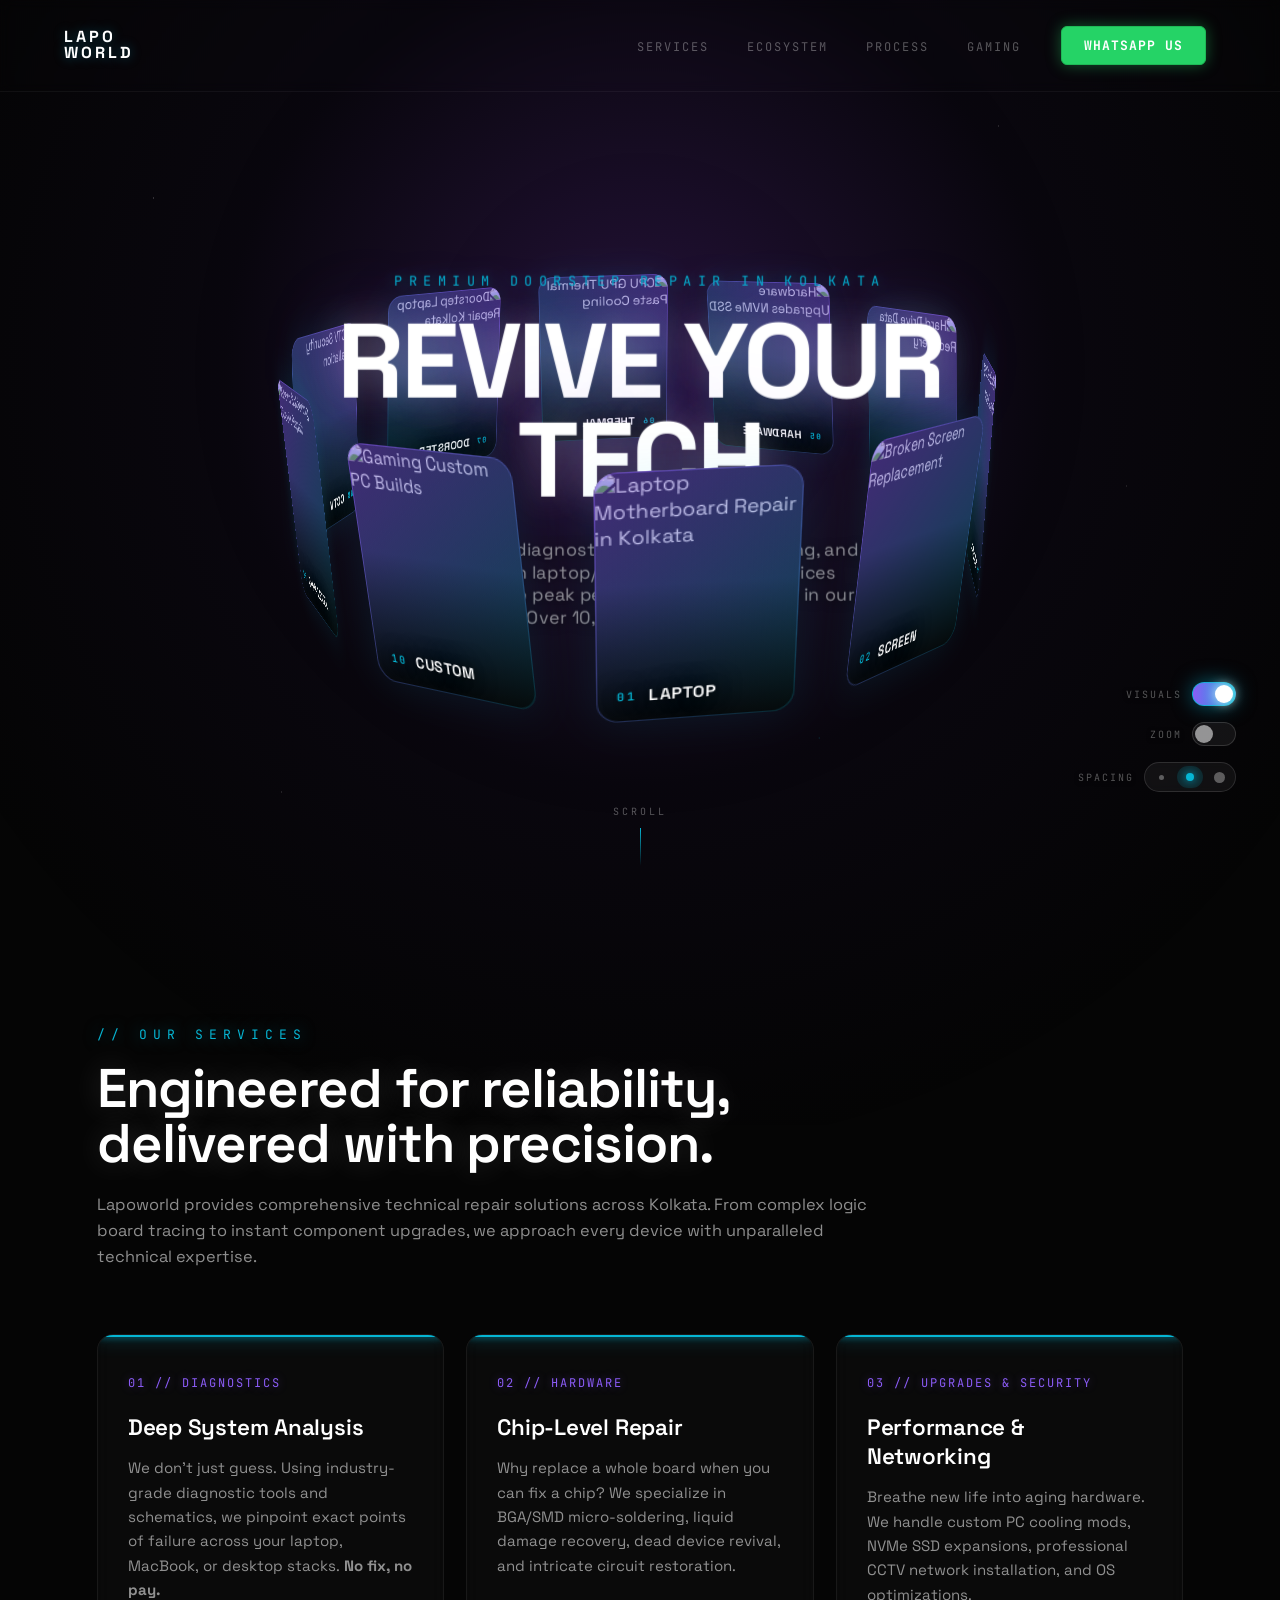
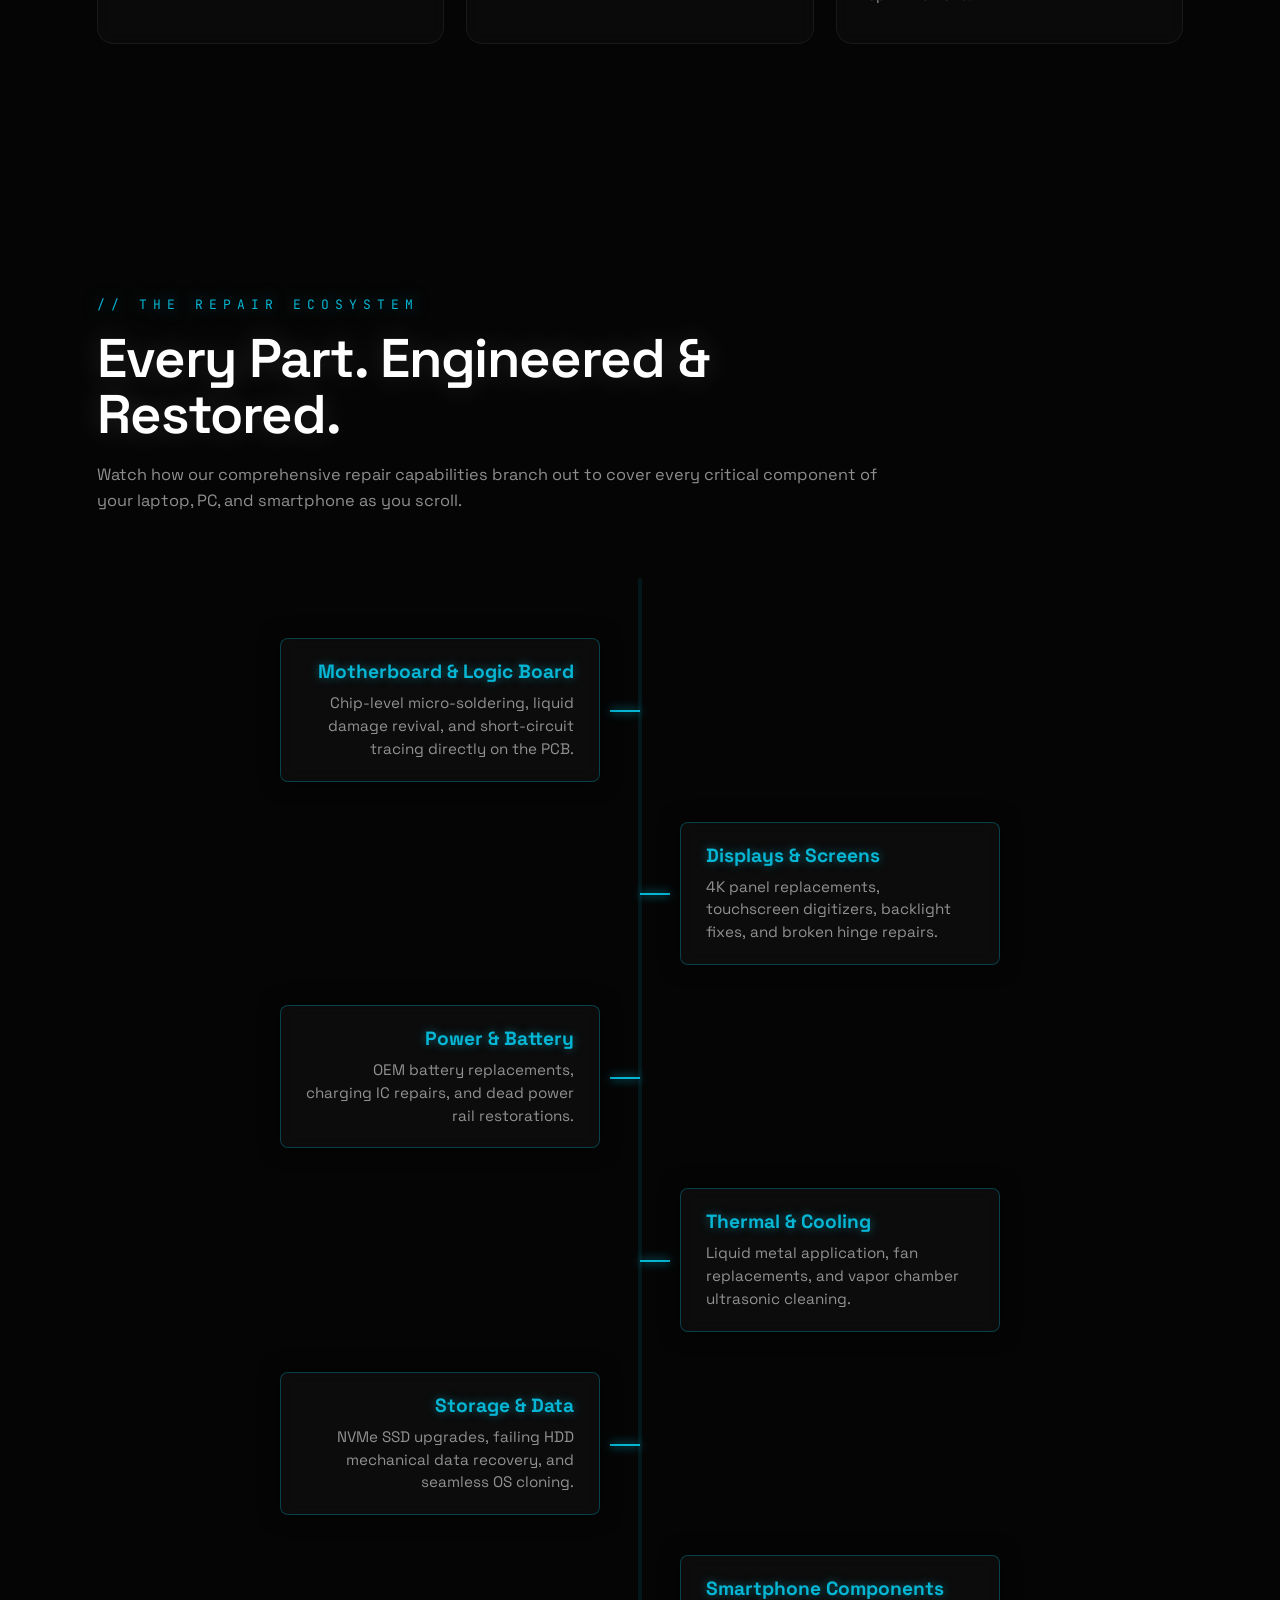
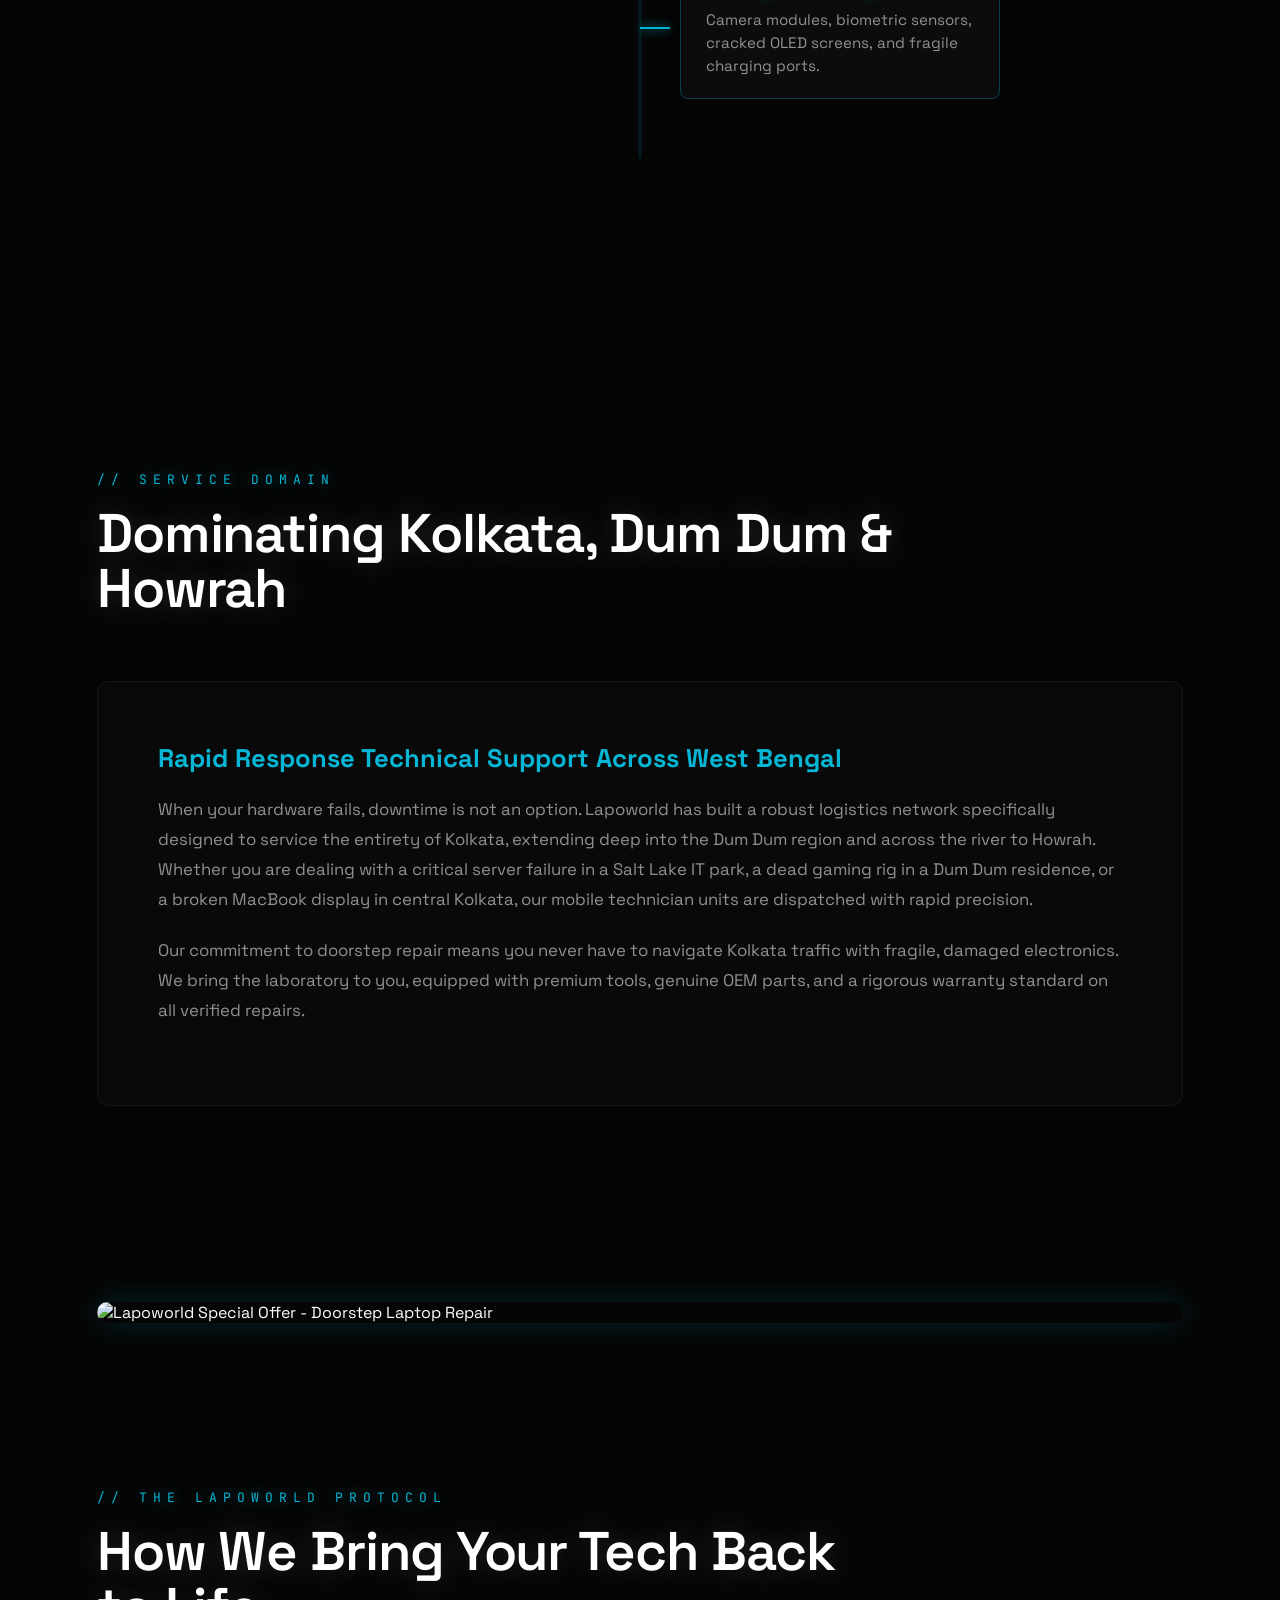
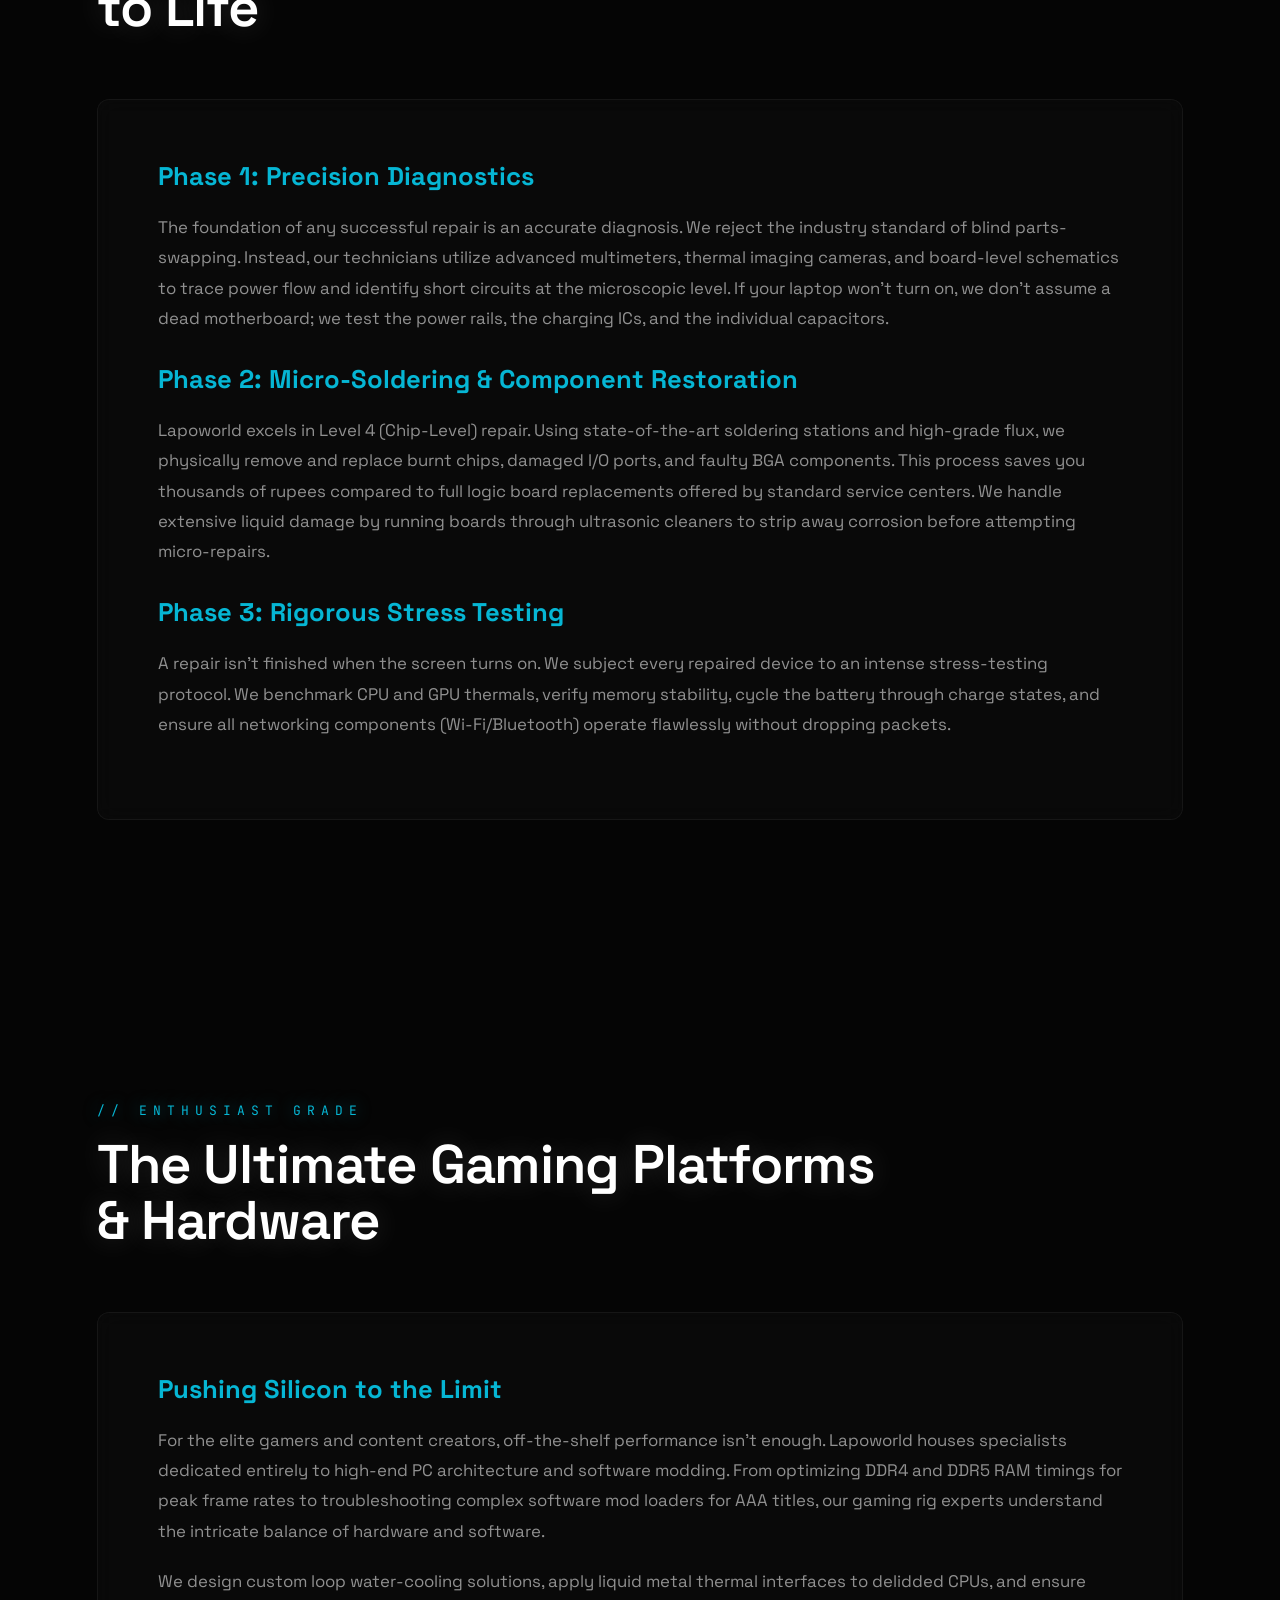
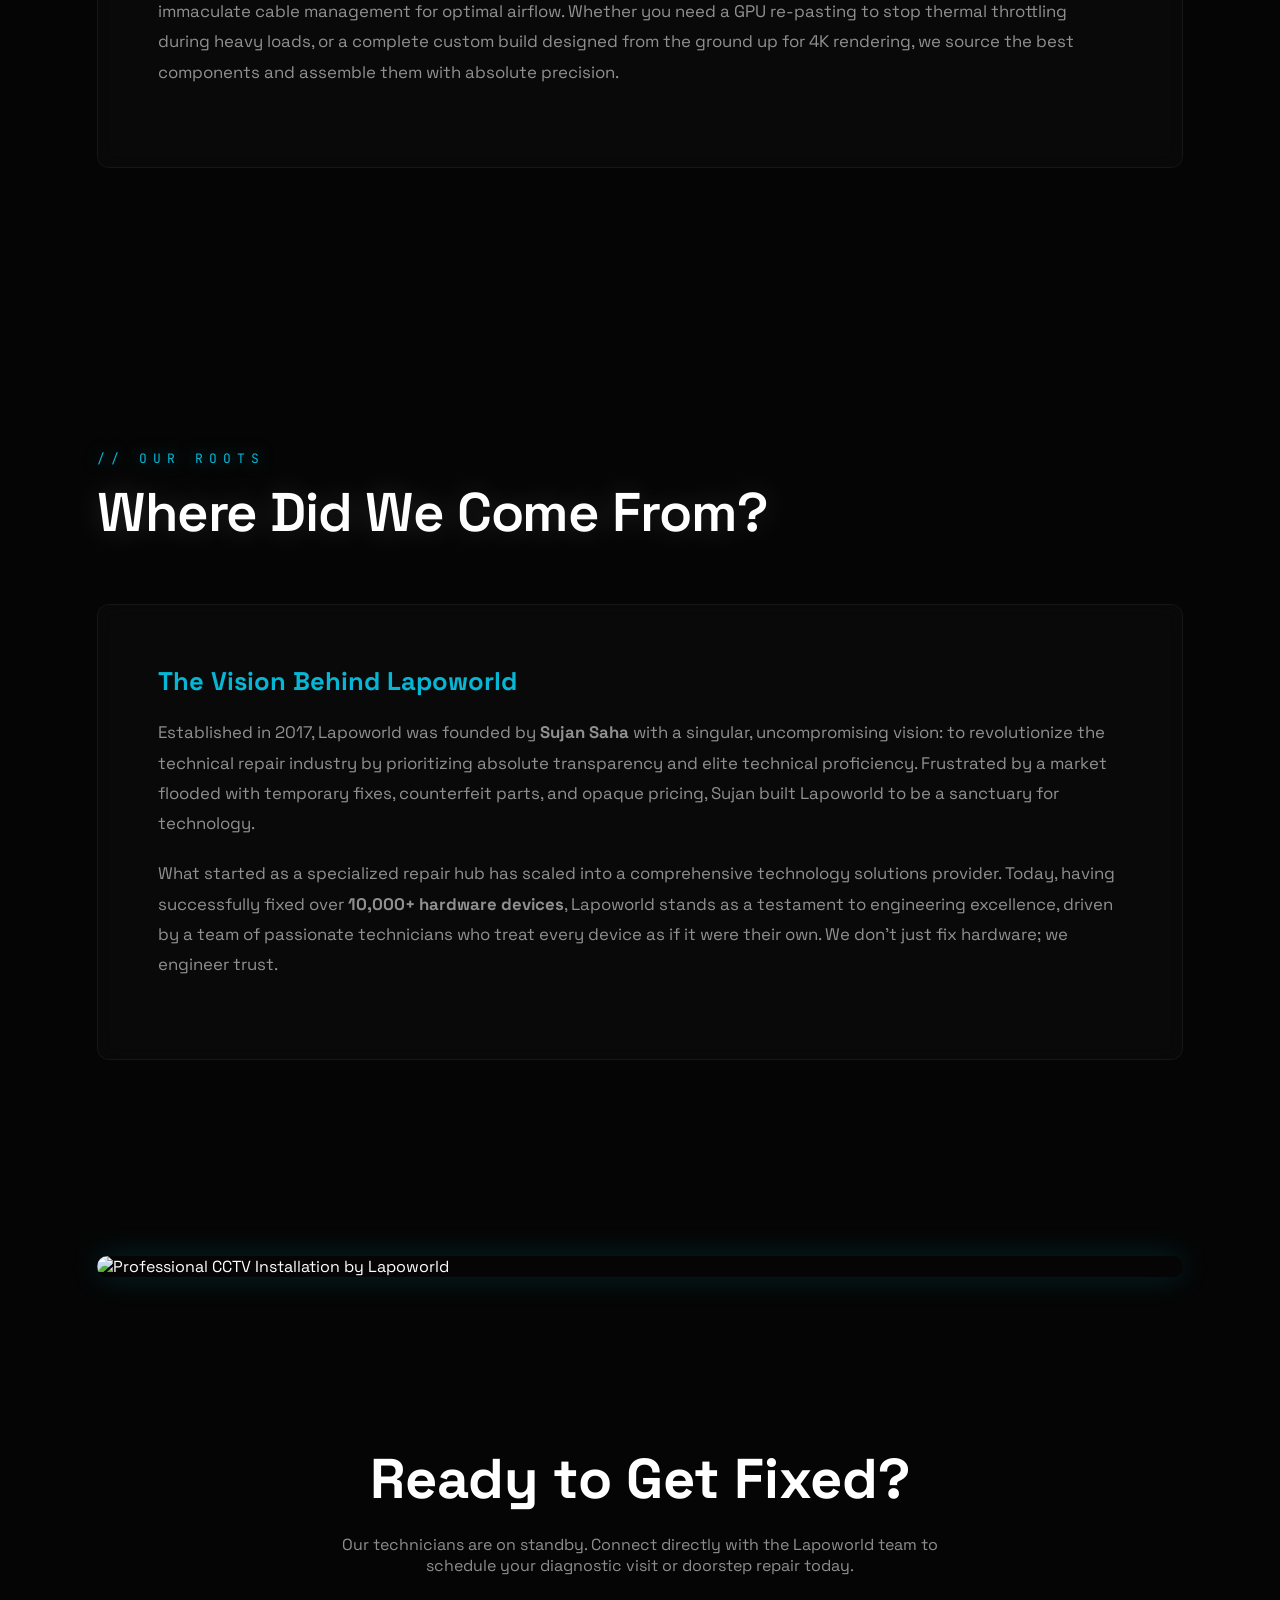
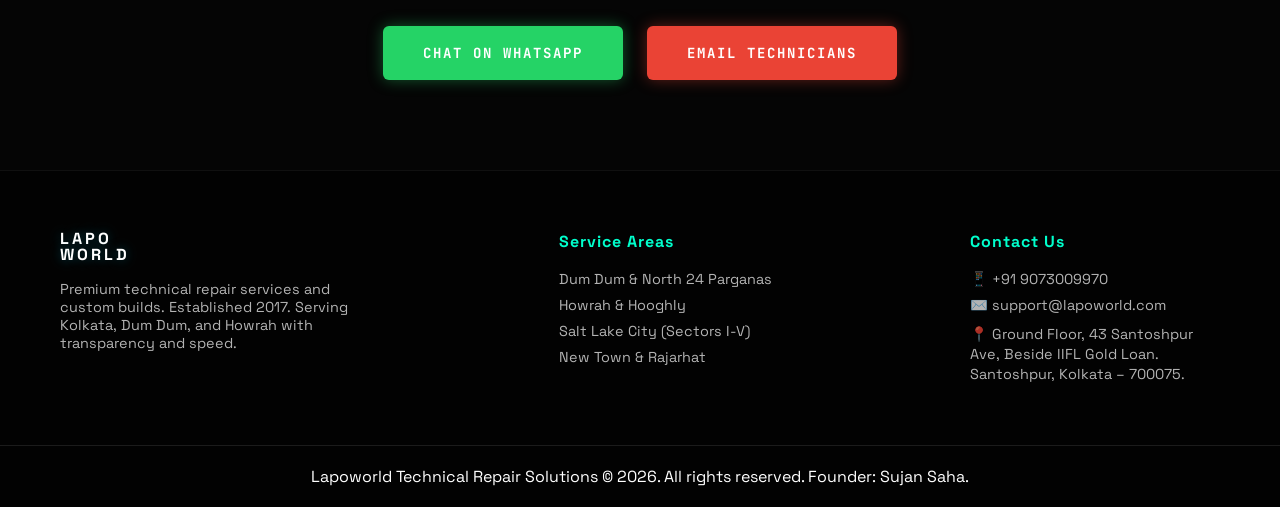
==== commit d75bd839: "Add files via upload" ====
--- a/index.html
+++ b/index.html
@@ -1,369 +1,435 @@
 <!DOCTYPE html>
 <html lang="en">
 <head>
-    <!-- Google Tag Manager & Ads Conversion Tracking -->
-    <script async src="https://www.googletagmanager.com/gtag/js?id=AW-16636872111"></script>
-    <script>
-      window.dataLayer = window.dataLayer || [];
-      function gtag(){dataLayer.push(arguments);}
-      gtag('js', new Date());
-
-      gtag('config', 'G-77CZTTJVXL');
-      gtag('config', 'AW-16636872111');
-    </script>
-
-    <!-- Local Business Schema (JSON-LD) - Essential for Kolkata Local SEO -->
-    <script type="application/ld+json">
-    {
-      "@context": "https://schema.org",
-      "@type": "LocalBusiness",
-      "name": "Lapoworld",
-      "image": "https://www.lapoworld.com/images/romi.jpg",
-      "@id": "https://www.lapoworld.com",
-      "url": "https://www.lapoworld.com",
-      "telephone": "+919073009970",
-      "priceRange": "₹₹",
-      "address": {
-        "@type": "PostalAddress",
-        "streetAddress": "Ground Floor, 43 Santoshpur Ave, Beside IIFL Gold Loan",
-        "addressLocality": "Santoshpur, Kolkata",
-        "postalCode": "700075",
-        "addressCountry": "IN"
-      },
-      "geo": {
-        "@type": "GeoCoordinates",
-        "latitude": 22.4984, 
-        "longitude": 88.3892
-      },
-      "openingHoursSpecification": {
-        "@type": "OpeningHoursSpecification",
-        "dayOfWeek": [
-          "Monday",
-          "Tuesday",
-          "Wednesday",
-          "Thursday",
-          "Friday",
-          "Saturday",
-          "Sunday"
-        ],
-        "opens": "10:00",
-        "closes": "20:00"
-      },
-      "aggregateRating": {
-        "@type": "AggregateRating",
-        "ratingValue": "4.9",
-        "reviewCount": "10000"
-      },
-      "sameAs": [
-        "https://www.facebook.com/lapoworld"
-      ]
-    }
-    </script>
-
-    <script>
-      function gtag_report_conversion(url) {
-        var callback = function () {
-          if (typeof(url) != 'undefined') {
-            window.location = url;
-          }
-        };
-        gtag('event', 'conversion', {
-            'send_to': 'AW-16636872111/REPLACE_WITH_YOUR_LABEL', /* Remember to update this label in Google Ads */
-            'event_callback': callback
-        });
-        return false;
-      }
-    </script>
-
-    <meta charset="UTF-8">
-    <meta name="viewport" content="width=device-width, initial-scale=1.0">
-
-    <title>Best Laptop Hardware Repair Store in Kolkata | Doorstep Service - Lapoworld</title>
-
-    <meta name="description" content="Kolkata's top hardware-only laptop repair service. Specialist in motherboard repair, screen replacement & IC-level fixes. 10000+ devices fixed. Book your expert today!">
-    <meta name="keywords" content="laptop repair in kolkata, laptop repair near me, best laptop repair service kolkata, doorstep laptop repair kolkata, laptop motherboard repair santoshpur, lapoworld, laptop hardware repair kolkata">
-
-    <link rel="icon" href="images/15.jpg" type="image/jpeg">
-    <link rel="apple-touch-icon" href="images/15.jpg">
-
-    <link rel="preconnect" href="https://fonts.googleapis.com">
-    <link rel="preconnect" href="https://fonts.gstatic.com" crossorigin>
-    <link rel="stylesheet" href="https://fonts.googleapis.com/css2?family=Space+Grotesk:wght@300;400;500;600;700&display=swap">
-
-    <style>
-        * { margin: 0; padding: 0; box-sizing: border-box; }
-
-        :root {
-            --bg-dark: #000000; 
-            --bg-card: #0a0a0a;
-            --bg-elevated: #141414;
-            --accent: #ff5e00; 
-            --accent-light: #ff8533;
-            --accent-dark: #cc4b00;
-            --glow: 0 0 15px rgba(255, 94, 0, 0.6);
-            --glow-strong: 0 0 25px rgba(255, 94, 0, 0.8);
-            --glow-text: 0 0 8px rgba(255, 94, 0, 0.8);
-            --text-primary: #ffffff;
-            --text-secondary: #cccccc;
-            --text-muted: #888888;
-            --border: #222222;
-        }
-
-        html { scroll-behavior: smooth; overflow-x: hidden; }
-        body { font-family: 'Space Grotesk', sans-serif; background: var(--bg-dark); color: var(--text-primary); line-height: 1.6; }
-
-        nav {
-            position: fixed; top: 0; left: 0; right: 0; z-index: 1000;
-            background: rgba(0, 0, 0, 0.85); backdrop-filter: blur(12px);
-            border-bottom: 1px solid var(--accent); box-shadow: var(--glow);
-            height: 75px; display: flex; align-items: center;
-        }
-
-        .nav-container {
-            width: 100%; max-width: 1200px;
-            margin: 0 auto; padding: 0 20px;
-            display: flex; align-items: center; justify-content: space-between;
-        }
-
-        .logo { font-size: 1.2rem; font-weight: 700; color: var(--text-primary); text-decoration: none; display: flex; align-items: center; gap: 0.5rem; letter-spacing: 1px; }
-        .logo-icon { color: var(--accent); text-shadow: var(--glow-text); }
-
-        .nav-links { display: flex; align-items: center; gap: 25px; list-style: none; }
-        .nav-links li a { color: var(--text-primary); text-decoration: none; font-size: 0.95rem; font-weight: 500; transition: 0.3s; }
-        .nav-links a:hover { color: var(--accent); text-shadow: var(--glow-text); }
-
-        .nav-cta, .btn-primary { background: var(--accent); color: var(--bg-dark); border-radius: 8px; text-decoration: none; font-weight: 700; border: 2px solid var(--accent); box-shadow: var(--glow); transition: 0.3s; cursor: pointer; }
-        .nav-cta { padding: 10px 20px; display: flex; align-items: center; }
-        .btn-primary { padding: 0.75rem 1.5rem; display: inline-block; }
-        .nav-cta:hover, .btn-primary:hover { background: var(--bg-dark); color: var(--accent); box-shadow: var(--glow-strong); transform: translateY(-2px); }
-
-        .section-container { max-width: 1200px; margin: 0 auto; padding: 6rem 2rem; }
-        .section-header { text-align: center; margin-bottom: 4rem; }
-        .section-title { font-size: clamp(2rem, 4vw, 3rem); font-weight: 700; margin-bottom: 1rem; }
-        .features-grid, .pricing-grid, .testimonials-grid { display: grid; grid-template-columns: repeat(auto-fit, minmax(300px, 1fr)); gap: 2.5rem; }
-
-        .feature-card, .pricing-card, .testimonial-card { background: var(--bg-card); border: 1px solid var(--border); border-radius: 12px; padding: 2.5rem; transition: 0.4s; }
-        .feature-card:hover, .pricing-card:hover { border-color: var(--accent); box-shadow: var(--glow); transform: translateY(-5px); }
-        .service-img { width: 100%; height: 180px; object-fit: cover; border-radius: 8px; margin-bottom: 1.5rem; border: 1px solid var(--border); filter: grayscale(20%); transition: 0.3s; }
-        .feature-card:hover .service-img { filter: grayscale(0%); border-color: var(--accent); }
-        
-        .pricing-price { font-size: 3rem; font-weight: 700; color: var(--accent); text-shadow: var(--glow-text); margin: 1rem 0; }
-
-        .hero-container { display: flex; flex-wrap: wrap; align-items: center; gap: 2rem; justify-content: space-between; }
-        .hero-content { flex: 1 1 500px; }
-        .hero-image-wrapper { flex: 1 1 400px; text-align: center; }
-        .hero-logo-img { width: 100%; max-width: 500px; border-radius: 16px; border: 1px solid var(--accent); box-shadow: 0 10px 30px rgba(0,0,0,0.5); }
-
-        .floating-call-btn { position: fixed; bottom: 25px; right: 25px; background-color: #25D366; color: white !important; padding: 14px 24px; border-radius: 50px; text-decoration: none; font-weight: 600; box-shadow: 0 4px 12px rgba(0,0,0,0.3); z-index: 1000; display: flex; align-items: center; gap: 8px; transition: 0.3s; }
-        .floating-call-btn:hover { transform: translateY(-3px); background-color: #1ebc59; }
-
-        @media (max-width: 768px) {
-            .hero-container { text-align: center; }
-            .nav-links { display: none; }
-        }
-
-        .fade-in-up { opacity: 0; transform: translateY(20px); transition: 0.8s ease-out; }
-        .fade-in-up.visible { opacity: 1; transform: translateY(0); }
-        @keyframes bounce { 0%, 20%, 50%, 80%, 100% { transform: translateY(0); } 40% { transform: translateY(-12px); } 60% { transform: translateY(-6px); } }
-        .bounce-taunt { animation: bounce 2.5s infinite; }
-    </style>
+<meta charset="UTF-8">
+<meta name="viewport" content="width=device-width, initial-scale=1.0">
+<title>Lapoworld | Top Laptop & Technical Repair in Kolkata</title>
+<meta name="description" content="Lapoworld is Kolkata's premier technical repair service. Established in 2017 by Sujan Saha, specializing in laptop repair, MacBook logic board diagnostics, and doorstep tech support.">
+<meta name="keywords" content="Laptop repair in Kolkata, Computer repair service at home, MacBook repair Kolkata, Lapoworld Santoshpur, doorstep mobile repair, chip-level micro-soldering, data recovery, PC custom builds">
+<meta name="author" content="Sujan Saha - Lapoworld">
+<meta name="robots" content="index, follow">
+<meta property="og:title" content="Lapoworld | Top Technical & Laptop Repair in Kolkata">
+<meta property="og:description" content="Advanced diagnostics, micro-soldering, and precision tech repair at your doorstep in Kolkata. Over 10,000+ hardware devices fixed.">
+<meta property="og:type" content="website">
+<meta property="og:url" content="https://www.lapoworld.com/">
+<meta property="og:image" content="images/lapoworld-og-image.jpg">
+<link rel="icon" href="images/your-logo-icon.png" type="image/png">
+<link rel="preconnect" href="https://fonts.googleapis.com">
+<link rel="preconnect" href="https://fonts.gstatic.com" crossorigin>
+<link href="https://fonts.googleapis.com/css2?family=Space+Grotesk:wght@400;500;600;700&family=JetBrains+Mono:wght@400;500&display=swap" rel="stylesheet">
+<link rel="stylesheet" href="tooplate-2167-orbital-style.css">
 </head>
 
-<body>
-
-<nav>
-    <div class="nav-container">
-        <a href="index.html" class="logo">
-            <div class="logo-icon">⚙</div>
-            LAPOWORLD
-        </a>
-
-        <ul class="nav-links">
-            <li><a href="#features">Services</a></li>
-            <li><a href="#pricing">Service Plans</a></li>
-            <li><a href="#testimonials">Reviews</a></li>
-            <li><a href="blog.html">Blog & Roadmap</a></li>
-        </ul>
-
-        <a href="https://wa.me/9073009970" class="nav-cta bounce-taunt"><span>Book Now</span></a>
-    </div>
+<body class="visuals-on">
+
+<div class="aura"></div>
+<div class="stars"></div>
+
+<nav class="nav">
+  <div class="logo">
+    <a href="index.html" class="logo">
+      <span class="logo-text">LAPO<br>WORLD</span>
+    </a>
+  </div>
+  
+  <ul class="nav-links">
+    <li><a href="services.html">Services</a></li>
+    <li><a href="ecosystem.html">Ecosystem</a></li>
+    <li><a href="process.html">Process</a></li>
+    <li><a href="gaming.html">Gaming</a></li>
+  </ul>
+
+  <!-- The WhatsApp button is now extracted and placed outside the nav-links so it remains visible on mobile -->
+  <a href="https://api.whatsapp.com/send/?phone=9073009970&text&type=phone_number&app_absent=0" class="nav-cta top-whatsapp-btn" target="_blank">WhatsApp Us</a>
+  
+  <button class="menu-toggle" aria-label="Open menu" aria-expanded="false">
+    <span></span><span></span><span></span>
+  </button>
 </nav>
 
-<section class="hero" style="margin-top: 100px;">
-    <div class="section-container hero-container">
-        <div class="hero-content">
-            <div class="hero-badge" style="display: inline-flex; align-items: center; gap: 0.5rem; background: var(--bg-card); border: 1px solid var(--accent); padding: 0.5rem 1rem; border-radius: 100px; font-size: 0.85rem; margin-bottom: 1.5rem;">
-                <span style="color: var(--accent);">●</span> Kolkata’s Specialist Hardware Repair
-            </div>
-
-            <h1 style="font-size: clamp(2.5rem, 5vw, 4rem); font-weight: 700; line-height: 1.1; margin-bottom: 1.5rem;">Expert <span style="color: var(--accent); text-shadow: var(--glow);">Hardware Repair</span> at Your Doorstep</h1>
-
-            <p style="font-size: 1.15rem; color: var(--text-secondary); margin-bottom: 2rem; max-width: 480px;">
-                Established in 2018. We specialize in advanced hardware fixes. Whether you need <strong>motherboard repair</strong> or a <strong>laptop screen replacement in Santoshpur</strong>, we deliver fast, IC-level technical support.
-            </p>
-
-            <div class="hero-buttons" style="display: flex; gap: 1rem; margin-bottom: 3rem;">
-                <a href="https://wa.me/9073009970" class="btn-primary">Book Repair →</a>
-                <a href="#features" class="nav-cta" style="background: transparent; border-color: var(--border);">Our Services</a>
-            </div>
-            
-            <div class="hero-stats" style="display: flex; gap: 3rem;">
-                <div><div style="font-size: 2rem; font-weight: 700; color: var(--accent);">2018</div><div style="font-size: 0.85rem; color: var(--text-muted);">Established</div></div>
-                <div><div style="font-size: 2rem; font-weight: 700; color: var(--accent);">10000+</div><div style="font-size: 0.85rem; color: var(--text-muted);">Hardware Fixed</div></div>
-                <div><div style="font-size: 2rem; font-weight: 700; color: var(--accent);">4.9</div><div style="font-size: 0.85rem; color: var(--text-muted);">Rating</div></div>
-            </div>
+<div class="mobile-menu">
+  <a href="services.html">Services</a>
+  <a href="ecosystem.html">Ecosystem</a>
+  <a href="process.html">Process</a>
+  <a href="gaming.html">Gaming</a>
+</div>
+
+<header class="hero">
+  <div class="stage">
+    <div class="parallax">
+      <div class="ring-tilt">
+        <div class="ring" id="ring">
+          <div class="panel">
+            <div class="panel-face panel-face--text">
+              <div class="p-num">01</div>
+              <div>
+                <div class="p-label">LAPTOP</div>
+                <div class="p-meta">MOTHERBOARD</div>
+              </div>
+            </div>
+            <div class="panel-face panel-face--image">
+              <img src="images/image-01.jpg" alt="Laptop Motherboard Repair in Kolkata" loading="lazy">
+              <div class="panel-scrim"></div>
+              <div class="panel-cap"><span class="p-num">01</span>LAPTOP</div>
+            </div>
+          </div>
+          <div class="panel">
+            <div class="panel-face panel-face--text">
+              <div class="p-num">02</div>
+              <div>
+                <div class="p-label">SCREEN</div>
+                <div class="p-meta">REPLACEMENT</div>
+              </div>
+            </div>
+            <div class="panel-face panel-face--image">
+              <img src="images/image-02.jpg" alt="Broken Screen Replacement" loading="lazy">
+              <div class="panel-scrim"></div>
+              <div class="panel-cap"><span class="p-num">02</span>SCREEN</div>
+            </div>
+          </div>
+          <div class="panel">
+            <div class="panel-face panel-face--text">
+              <div class="p-num">03</div>
+              <div>
+                <div class="p-label">MACBOOK</div>
+                <div class="p-meta">DIAGNOSTICS</div>
+              </div>
+            </div>
+            <div class="panel-face panel-face--image">
+              <img src="images/image-03.jpg" alt="MacBook Logic Board Repair" loading="lazy">
+              <div class="panel-scrim"></div>
+              <div class="panel-cap"><span class="p-num">03</span>MACBOOK</div>
+            </div>
+          </div>
+          <div class="panel">
+            <div class="panel-face panel-face--text">
+              <div class="p-num">04</div>
+              <div>
+                <div class="p-label">DATA</div>
+                <div class="p-meta">RECOVERY</div>
+              </div>
+            </div>
+            <div class="panel-face panel-face--image">
+              <img src="images/image-04.jpg" alt="Hard Drive Data Recovery" loading="lazy">
+              <div class="panel-scrim"></div>
+              <div class="panel-cap"><span class="p-num">04</span>DATA</div>
+            </div>
+          </div>
+          <div class="panel">
+            <div class="panel-face panel-face--text">
+              <div class="p-num">05</div>
+              <div>
+                <div class="p-label">HARDWARE</div>
+                <div class="p-meta">OPTIMIZATION</div>
+              </div>
+            </div>
+            <div class="panel-face panel-face--image">
+              <img src="images/image-05.jpg" alt="Hardware Upgrades NVMe SSD" loading="lazy">
+              <div class="panel-scrim"></div>
+              <div class="panel-cap"><span class="p-num">05</span>HARDWARE</div>
+            </div>
+          </div>
+          <div class="panel">
+            <div class="panel-face panel-face--text">
+              <div class="p-num">06</div>
+              <div>
+                <div class="p-label">THERMAL</div>
+                <div class="p-meta">COOLING MODS</div>
+              </div>
+            </div>
+            <div class="panel-face panel-face--image">
+              <img src="images/image-06.jpg" alt="CPU GPU Thermal Paste Cooling" loading="lazy">
+              <div class="panel-scrim"></div>
+              <div class="panel-cap"><span class="p-num">06</span>THERMAL</div>
+            </div>
+          </div>
+          <div class="panel">
+            <div class="panel-face panel-face--text">
+              <div class="p-num">07</div>
+              <div>
+                <div class="p-label">DOORSTEP</div>
+                <div class="p-meta">TECH SUPPORT</div>
+              </div>
+            </div>
+            <div class="panel-face panel-face--image">
+              <img src="images/image-07.jpg" alt="Doorstep Laptop Repair Kolkata" loading="lazy">
+              <div class="panel-scrim"></div>
+              <div class="panel-cap"><span class="p-num">07</span>DOORSTEP</div>
+            </div>
+          </div>
+          <div class="panel">
+            <div class="panel-face panel-face--text">
+              <div class="p-num">08</div>
+              <div>
+                <div class="p-label">CCTV</div>
+                <div class="p-meta">INSTALLATION</div>
+              </div>
+            </div>
+            <div class="panel-face panel-face--image">
+              <img src="images/image-08.jpg" alt="CCTV Security Installation" loading="lazy">
+              <div class="panel-scrim"></div>
+              <div class="panel-cap"><span class="p-num">08</span>CCTV</div>
+            </div>
+          </div>
+          <div class="panel">
+            <div class="panel-face panel-face--text">
+              <div class="p-num">09</div>
+              <div>
+                <div class="p-label">CHIP-LEVEL</div>
+                <div class="p-meta">SOLDERING</div>
+              </div>
+            </div>
+            <div class="panel-face panel-face--image">
+              <img src="images/image-09.jpg" alt="Micro Soldering Circuit Repair" loading="lazy">
+              <div class="panel-scrim"></div>
+              <div class="panel-cap"><span class="p-num">09</span>CHIP-LEVEL</div>
+            </div>
+          </div>
+          <div class="panel">
+            <div class="panel-face panel-face--text">
+              <div class="p-num">10</div>
+              <div>
+                <div class="p-label">CUSTOM</div>
+                <div class="p-meta">PC BUILDS</div>
+              </div>
+            </div>
+            <div class="panel-face panel-face--image">
+              <img src="images/image-10.jpg" alt="Gaming Custom PC Builds" loading="lazy">
+              <div class="panel-scrim"></div>
+              <div class="panel-cap"><span class="p-num">10</span>CUSTOM</div>
+            </div>
+          </div>
         </div>
-
-        <div class="hero-image-wrapper">
-            <img src="images/romi.jpg" alt="Lapoworld Repair Center" class="hero-logo-img">
-        </div>
-    </div>
-</section>
-
-<section class="features" id="features" style="background: var(--bg-card); border-top: 1px solid var(--border);">
-    <div class="section-container">
-        <div class="section-header">
-            <div style="font-size: 0.85rem; color: var(--accent); font-weight: 600; text-transform: uppercase; margin-bottom: 1rem;">Specializations</div>
-            <h2 class="section-title">Hardware-Level Solutions</h2>
-            <p style="color: var(--text-secondary); max-width: 600px; margin: 0 auto;">
-                We focus exclusively on hardware integrity and performance. The best <strong>laptop repair in Santoshpur</strong> for all electronic brands.
-            </p>
-        </div>
-
-        <div class="features-grid">
-            <!-- Service 1 -->
-            <div class="feature-card">
-                <img src="images/1.jpg" alt="Laptop Repair" class="service-img">
-                <h3 style="margin-bottom: 0.75rem;">Laptop Repair</h3>
-                <p style="color: var(--text-secondary); font-size: 0.95rem;">Chip-level motherboard repair, screen replacement, hinge fix, and SSD hardware upgrades.</p>
-            </div>
-
-            <!-- Service 2 -->
-            <div class="feature-card">
-                <img src="images/2.jpg" alt="Desktop Repair" class="service-img">
-                <h3 style="margin-bottom: 0.75rem;">Desktop Repair</h3>
-                <p style="color: var(--text-secondary); font-size: 0.95rem;">PSU replacement, CPU re-pasting, hardware diagnostic, and internal deep cleaning.</p>
-            </div>
-
-            <!-- Service 3 -->
-            <div class="feature-card">
-                <img src="images/3.jpg" alt="Smartphone Repair" class="service-img">
-                <h3 style="margin-bottom: 0.75rem;">Smartphone Repair</h3>
-                <p style="color: var(--text-secondary); font-size: 0.95rem;">Original display replacement, battery swap, and charging port hardware soldering.</p>
-            </div>
-
-            <!-- Service 4 -->
-            <div class="feature-card">
-                <img src="images/4.jpg" alt="Printer Service" class="service-img">
-                <h3 style="margin-bottom: 0.75rem;">Printer Service</h3>
-                <p style="color: var(--text-secondary); font-size: 0.95rem;">Hardware setup, roller cleaning, and physical component maintenance.</p>
-            </div>
-
-            <!-- Service 5 -->
-            <div class="feature-card">
-                <img src="images/5.jpg" alt="Networking" class="service-img">
-                <h3 style="margin-bottom: 0.75rem;">Networking</h3>
-                <p style="color: var(--text-secondary); font-size: 0.95rem;">Router hardware configuration and physical LAN infrastructure setup.</p>
-            </div>
-
-            <!-- Service 6 -->
-            <div class="feature-card">
-                <img src="images/6.jpg" alt="Doorstep Pickup" class="service-img">
-                <h3 style="margin-bottom: 0.75rem;">Doorstep Service</h3>
-                <p style="color: var(--text-secondary); font-size: 0.95rem;">Free pickup and drop across Kolkata for hardware repairs.</p>
-            </div>
-        </div>
-    </div>
-</section>
-
-<section class="pricing" id="pricing">
-    <div class="section-container">
-        <div class="section-header">
-            <h2 class="section-title">Transparent Pricing</h2>
-        </div>
-
-        <div class="pricing-grid">
-            <div class="pricing-card">
-                <div style="font-weight: 600; color: var(--text-secondary);">Hardware Check</div>
-                <div class="pricing-price">₹199</div>
-                <ul style="list-style: none; color: var(--text-secondary); line-height: 2;">
-                    <li><span style="color: var(--accent);">✓</span> Physical Inspection</li>
-                    <li><span style="color: var(--accent);">✓</span> Component Testing</li>
-                </ul>
-            </div>
-
-            <div class="pricing-card" style="border-color: var(--accent); box-shadow: var(--glow); transform: scale(1.05);">
-                <div style="font-weight: 600; color: var(--text-secondary);">Major Repair</div>
-                <div class="pricing-price">₹499<span style="font-size: 1rem;">+</span></div>
-                <ul style="list-style: none; color: var(--text-secondary); line-height: 2;">
-                    <li><span style="color: var(--accent);">✓</span> IC Level Repair</li>
-                    <li><span style="color: var(--accent);">✓</span> Part Replacement</li>
-                </ul>
-            </div>
-
-            <div class="pricing-card">
-                <div style="font-weight: 600; color: var(--text-secondary);">On-Site Visit</div>
-                <div class="pricing-price">₹299</div>
-                <ul style="list-style: none; color: var(--text-secondary); line-height: 2;">
-                    <li><span style="color: var(--accent);">✓</span> Doorstep Technician</li>
-                    <li><span style="color: var(--accent);">✓</span> Instant Hardware Fix</li>
-                </ul>
-            </div>
-        </div>
-    </div>
-</section>
-
-<section class="testimonials" id="testimonials" style="background: var(--bg-card); border-top: 1px solid var(--border);">
-    <div class="section-container">
-        <div class="section-header">
-            <h2 class="section-title">Verified Reviews</h2>
-        </div>
-        <div class="testimonials-grid">
-            <div class="testimonial-card">
-                <div style="color: var(--accent); margin-bottom: 1rem;">★★★★★</div>
-                <p style="color: var(--text-secondary); margin-bottom: 1.5rem;">"Fantastic engineer. My laptop's motherboard was dead, and they fixed it perfectly."</p>
-                <div style="font-weight: 600;">Aman Anand</div>
-            </div>
-            <div class="testimonial-card">
-                <div style="color: var(--accent); margin-bottom: 1rem;">★★★★★</div>
-                <p style="color: var(--text-secondary); margin-bottom: 1.5rem;">"Highly recommended for hardware issues. Quick and professional service."</p>
-                <div style="font-weight: 600;">Manish Gupta</div>
-            </div>
-        </div>
-    </div>
-</section>
-
-<footer>
-    <div class="footer-container" style="max-width: 1200px; margin: 0 auto; padding: 4rem 2rem; border-top: 1px solid var(--border);">
-        <div style="text-align: center; margin-bottom: 2rem;">
-            <a href="index.html" class="logo" style="justify-content: center; margin-bottom: 1rem;">
-                <div class="logo-icon">⚙</div> LAPOWORLD
-            </a>
-            <p style="color: var(--text-secondary);">
-                Ground Floor, 43 Santoshpur Ave, Beside IIFL Gold Loan<br>
-                Santoshpur, Kolkata – 700075
-            </p>
-        </div>
-        <div style="display: flex; justify-content: space-between; flex-wrap: wrap; gap: 1rem; color: var(--text-muted); font-size: 0.85rem;">
-            <span>© 2026 LAPOWORLD Hardware Repair</span>
-            <span style="color: var(--accent);">Founder: SUJAN SAHA</span>
-        </div>
-    </div>
+      </div>
+      <div class="hero-text">
+        <div class="eyebrow">PREMIUM DOORSTEP REPAIR IN KOLKATA</div>
+        <h1>REVIVE YOUR TECH</h1>
+        <p>Advanced diagnostics, SMD micro-soldering, and precision laptop/PC repair. Get your devices restored to peak performance at home or in our lab. Over 10,000+ Hardware Fixed.</p>
+      </div>
+    </div>
+  </div>
+  <div class="hero-controls">
+    <div class="ctrl">
+      <span class="ctrl-label">VISUALS</span>
+      <button class="switch" id="visualsSwitch" role="switch" aria-checked="true" aria-label="Toggle image visuals">
+        <span class="knob"></span>
+      </button>
+    </div>
+    <div class="ctrl">
+      <span class="ctrl-label">ZOOM</span>
+      <button class="switch" id="zoomSwitch" role="switch" aria-checked="false" aria-label="Zoom ring 24 percent larger">
+        <span class="knob"></span>
+      </button>
+    </div>
+    <div class="ctrl">
+      <span class="ctrl-label">SPACING</span>
+      <div class="spacing" role="group" aria-label="Ring spacing">
+        <button class="spacing-step" data-space="0" aria-label="Tight spacing"><i></i></button>
+        <button class="spacing-step is-active" data-space="1" aria-label="Default spacing"><i></i></button>
+        <button class="spacing-step" data-space="2" aria-label="Wide spacing"><i></i></button>
+      </div>
+    </div>
+  </div>
+  <div class="scroll-cue">
+    <span>SCROLL</span>
+    <div class="line"></div>
+  </div>
+</header>
+
+<section class="section" id="services">
+  <div class="section-head reveal">
+    <div class="eyebrow">// OUR SERVICES</div>
+    <h2>Engineered for reliability, delivered with precision.</h2>
+    <p>Lapoworld provides comprehensive technical repair solutions across Kolkata. From complex logic board tracing to instant component upgrades, we approach every device with unparalleled technical expertise.</p>
+  </div>
+  <div class="features" id="expertise">
+    <div class="feature reveal">
+      <div class="f-index">01 // DIAGNOSTICS</div>
+      <h3>Deep System Analysis</h3>
+      <p>We don't just guess. Using industry-grade diagnostic tools and schematics, we pinpoint exact points of failure across your laptop, MacBook, or desktop stacks. <strong>No fix, no pay.</strong></p>
+    </div>
+    <div class="feature reveal">
+      <div class="f-index">02 // HARDWARE</div>
+      <h3>Chip-Level Repair</h3>
+      <p>Why replace a whole board when you can fix a chip? We specialize in BGA/SMD micro-soldering, liquid damage recovery, dead device revival, and intricate circuit restoration.</p>
+    </div>
+    <div class="feature reveal">
+      <div class="f-index">03 // UPGRADES & SECURITY</div>
+      <h3>Performance & Networking</h3>
+      <p>Breathe new life into aging hardware. We handle custom PC cooling mods, NVMe SSD expansions, professional CCTV network installation, and OS optimizations.</p>
+    </div>
+  </div>
+</section>
+
+<section class="section" id="repair-ecosystem">
+  <div class="section-head reveal">
+    <div class="eyebrow">// THE REPAIR ECOSYSTEM</div>
+    <h2>Every Part. Engineered & Restored.</h2>
+    <p>Watch how our comprehensive repair capabilities branch out to cover every critical component of your laptop, PC, and smartphone as you scroll.</p>
+  </div>
+  <div class="tree-container">
+    <div class="tree-trunk">
+      <div class="tree-trunk-fill"></div>
+    </div>
+    <div class="tree-branch left">
+      <div class="branch-content">
+        <h4>Motherboard & Logic Board</h4>
+        <p>Chip-level micro-soldering, liquid damage revival, and short-circuit tracing directly on the PCB.</p>
+      </div>
+    </div>
+    <div class="tree-branch right">
+      <div class="branch-content">
+        <h4>Displays & Screens</h4>
+        <p>4K panel replacements, touchscreen digitizers, backlight fixes, and broken hinge repairs.</p>
+      </div>
+    </div>
+    <div class="tree-branch left">
+      <div class="branch-content">
+        <h4>Power & Battery</h4>
+        <p>OEM battery replacements, charging IC repairs, and dead power rail restorations.</p>
+      </div>
+    </div>
+    <div class="tree-branch right">
+      <div class="branch-content">
+        <h4>Thermal & Cooling</h4>
+        <p>Liquid metal application, fan replacements, and vapor chamber ultrasonic cleaning.</p>
+      </div>
+    </div>
+    <div class="tree-branch left">
+      <div class="branch-content">
+        <h4>Storage & Data</h4>
+        <p>NVMe SSD upgrades, failing HDD mechanical data recovery, and seamless OS cloning.</p>
+      </div>
+    </div>
+    <div class="tree-branch right">
+      <div class="branch-content">
+        <h4>Smartphone Components</h4>
+        <p>Camera modules, biometric sensors, cracked OLED screens, and fragile charging ports.</p>
+      </div>
+    </div>
+  </div>
+</section>
+
+<section class="section" id="service-areas">
+  <div class="section-head reveal">
+    <div class="eyebrow">// SERVICE DOMAIN</div>
+    <h2>Dominating Kolkata, Dum Dum & Howrah</h2>
+  </div>
+  <div class="content-block reveal">
+    <h3>Rapid Response Technical Support Across West Bengal</h3>
+    <p>When your hardware fails, downtime is not an option. Lapoworld has built a robust logistics network specifically designed to service the entirety of Kolkata, extending deep into the Dum Dum region and across the river to Howrah. Whether you are dealing with a critical server failure in a Salt Lake IT park, a dead gaming rig in a Dum Dum residence, or a broken MacBook display in central Kolkata, our mobile technician units are dispatched with rapid precision.</p>
+    <p>Our commitment to doorstep repair means you never have to navigate Kolkata traffic with fragile, damaged electronics. We bring the laboratory to you, equipped with premium tools, genuine OEM parts, and a rigorous warranty standard on all verified repairs.</p>
+  </div>
+</section>
+
+<section class="section reveal" style="padding-top: 0; padding-bottom: 0;">
+  <div class="ad-banner">
+    <img src="images/ad-banner-1.jpg" alt="Lapoworld Special Offer - Doorstep Laptop Repair" loading="lazy">
+  </div>
+</section>
+
+<section class="section" id="how-it-works">
+  <div class="section-head reveal">
+    <div class="eyebrow">// THE LAPOWORLD PROTOCOL</div>
+    <h2>How We Bring Your Tech Back to Life</h2>
+  </div>
+  <div class="content-block reveal">
+    <h3>Phase 1: Precision Diagnostics</h3>
+    <p>The foundation of any successful repair is an accurate diagnosis. We reject the industry standard of blind parts-swapping. Instead, our technicians utilize advanced multimeters, thermal imaging cameras, and board-level schematics to trace power flow and identify short circuits at the microscopic level. If your laptop won't turn on, we don't assume a dead motherboard; we test the power rails, the charging ICs, and the individual capacitors.</p>
+    
+    <h3>Phase 2: Micro-Soldering & Component Restoration</h3>
+    <p>Lapoworld excels in Level 4 (Chip-Level) repair. Using state-of-the-art soldering stations and high-grade flux, we physically remove and replace burnt chips, damaged I/O ports, and faulty BGA components. This process saves you thousands of rupees compared to full logic board replacements offered by standard service centers. We handle extensive liquid damage by running boards through ultrasonic cleaners to strip away corrosion before attempting micro-repairs.</p>
+
+    <h3>Phase 3: Rigorous Stress Testing</h3>
+    <p>A repair isn't finished when the screen turns on. We subject every repaired device to an intense stress-testing protocol. We benchmark CPU and GPU thermals, verify memory stability, cycle the battery through charge states, and ensure all networking components (Wi-Fi/Bluetooth) operate flawlessly without dropping packets.</p>
+  </div>
+</section>
+
+<section class="section" id="gaming-rigs">
+  <div class="section-head reveal">
+    <div class="eyebrow">// ENTHUSIAST GRADE</div>
+    <h2>The Ultimate Gaming Platforms & Hardware</h2>
+  </div>
+  <div class="content-block reveal">
+    <h3>Pushing Silicon to the Limit</h3>
+    <p>For the elite gamers and content creators, off-the-shelf performance isn't enough. Lapoworld houses specialists dedicated entirely to high-end PC architecture and software modding. From optimizing DDR4 and DDR5 RAM timings for peak frame rates to troubleshooting complex software mod loaders for AAA titles, our gaming rig experts understand the intricate balance of hardware and software.</p>
+    <p>We design custom loop water-cooling solutions, apply liquid metal thermal interfaces to delidded CPUs, and ensure immaculate cable management for optimal airflow. Whether you need a GPU re-pasting to stop thermal throttling during heavy loads, or a complete custom build designed from the ground up for 4K rendering, we source the best components and assemble them with absolute precision.</p>
+  </div>
+</section>
+
+<section class="section" id="origin-story">
+  <div class="section-head reveal">
+    <div class="eyebrow">// OUR ROOTS</div>
+    <h2>Where Did We Come From?</h2>
+  </div>
+  <div class="content-block reveal">
+    <h3>The Vision Behind Lapoworld</h3>
+    <p>Established in 2017, Lapoworld was founded by <strong>Sujan Saha</strong> with a singular, uncompromising vision: to revolutionize the technical repair industry by prioritizing absolute transparency and elite technical proficiency. Frustrated by a market flooded with temporary fixes, counterfeit parts, and opaque pricing, Sujan built Lapoworld to be a sanctuary for technology.</p>
+    <p>What started as a specialized repair hub has scaled into a comprehensive technology solutions provider. Today, having successfully fixed over <strong>10,000+ hardware devices</strong>, Lapoworld stands as a testament to engineering excellence, driven by a team of passionate technicians who treat every device as if it were their own. We don't just fix hardware; we engineer trust.</p>
+  </div>
+</section>
+
+<section class="section reveal" style="padding-top: 0; padding-bottom: 0;">
+  <div class="ad-banner">
+    <img src="images/ad-banner-2.jpg" alt="Professional CCTV Installation by Lapoworld" loading="lazy">
+  </div>
+</section>
+
+<section class="section" id="contact" style="text-align: center; padding-bottom: 80px;">
+  <div class="reveal">
+    <h2 style="font-size: clamp(2rem, 5vw, 3.5rem); font-weight: 700; margin-bottom: 20px;">Ready to Get Fixed?</h2>
+    <p style="color: var(--dim); margin-bottom: 40px; max-width: 600px; margin-left: auto; margin-right: auto;">Our technicians are on standby. Connect directly with the Lapoworld team to schedule your diagnostic visit or doorstep repair today.</p>
+    
+    <div>
+      <a href="https://api.whatsapp.com/send/?phone=9073009970&text&type=phone_number&app_absent=0" class="massive-cta-btn btn-whatsapp" target="_blank">
+        Chat on WhatsApp
+      </a>
+      <a href="mailto:support@lapoworld.com" class="massive-cta-btn btn-gmail">
+        Email Technicians
+      </a>
+    </div>
+  </div>
+</section>
+
+<footer class="footer">
+  <div class="footer-grid" style="display: flex; justify-content: space-between; flex-wrap: wrap; width: 100%; max-width: 1200px; margin: 0 auto 40px auto; text-align: left; padding: 0 20px;">
+    
+    <div class="footer-brand" style="margin-bottom: 20px;">
+      <a href="index.html" class="logo" style="text-decoration: none; color: white;">
+        <span class="logo-text">LAPO<br>WORLD</span>
+      </a>
+      <p style="opacity: 0.7; max-width: 300px; margin-top: 15px; font-size: 0.9em;">Premium technical repair services and custom builds. Established 2017. Serving Kolkata, Dum Dum, and Howrah with transparency and speed.</p>
+    </div>
+
+    <div class="footer-links" style="margin-bottom: 20px;">
+      <h4 style="color: #00ffcc; letter-spacing: 1px; margin-bottom: 15px;">Service Areas</h4>
+      <ul style="list-style: none; padding: 0; opacity: 0.7; font-size: 0.9em; line-height: 1.8;">
+        <li>Dum Dum & North 24 Parganas</li>
+        <li>Howrah & Hooghly</li>
+        <li>Salt Lake City (Sectors I-V)</li>
+        <li>New Town & Rajarhat</li>
+      </ul>
+    </div>
+
+    <div class="footer-contact" style="margin-bottom: 20px;">
+      <h4 style="color: #00ffcc; letter-spacing: 1px; margin-bottom: 15px;">Contact Us</h4>
+      <ul style="list-style: none; padding: 0; opacity: 0.7; font-size: 0.9em; line-height: 1.8;">
+        <li>📱 +91 9073009970</li>
+        <li>✉️ support@lapoworld.com</li>
+        <li style="max-width: 250px; line-height: 1.4; margin-top: 5px;">📍 Ground Floor, 43 Santoshpur Ave, Beside IIFL Gold Loan.<br>Santoshpur, Kolkata – 700075.</li>
+      </ul>
+    </div>
+  </div>
+
+  <div class="credit" style="border-top: 1px solid rgba(255,255,255,0.1); width: 100%; text-align: center; padding-top: 20px;">
+    Lapoworld Technical Repair Solutions © 2026. All rights reserved. Founder: Sujan Saha.
+  </div>
 </footer>
 
-<a href="tel:9073009970" class="floating-call-btn" onclick="return gtag_report_conversion('tel:9073009970');">
-   📞 Call 9073009970
-</a>
-
-<script>
-    // Simple Intersection Observer for Fade-in effects
-    const observer = new IntersectionObserver((entries) => {
-        entries.forEach(entry => {
-            if (entry.isIntersecting) entry.target.classList.add('visible');
-        });
-    });
-    document.querySelectorAll('.feature-card, .pricing-card, .fade-in-up').forEach(el => observer.observe(el));
-</script>
+<script src="https://cdnjs.cloudflare.com/ajax/libs/gsap/3.12.2/gsap.min.js"></script>
+<script src="https://cdnjs.cloudflare.com/ajax/libs/gsap/3.12.2/ScrollTrigger.min.js"></script>
+<script src="https://cdnjs.cloudflare.com/ajax/libs/three.js/r128/three.min.js"></script>
+<script src="tooplate-2167-orbital-script.js"></script>
 
 </body>
 </html>
--- a/tooplate-2167-orbital-style.css
+++ b/tooplate-2167-orbital-style.css
@@ -0,0 +1,732 @@
+/*
+    Lapoworld Orbital Theme
+    Adapted for Technical Repair Services
+    Original framework by Tooplate
+*/
+
+/* LAPOWORLD - Void and Neon Technical Theme */
+
+:root {
+  --void: #050505;
+  --violet: #8b5cf6;
+  --cyan: #06b6d4;   
+  --white: #ffffff;
+  --dim: rgba(255, 255, 255, 0.55);
+  --faint: rgba(255, 255, 255, 0.32);
+  --ease: cubic-bezier(0.16, 1, 0.3, 1);
+  --ring-radius: 360px;
+}
+
+* { margin: 0; padding: 0; box-sizing: border-box; }
+
+html { scroll-behavior: smooth; }
+
+body {
+  background: var(--void);
+  color: var(--white);
+  font-family: 'Space Grotesk', sans-serif;
+  overflow-x: hidden;
+  -webkit-font-smoothing: antialiased;
+}
+
+a { color: inherit; text-decoration: none; }
+
+.aura {
+  position: fixed;
+  inset: -25%;
+  background: radial-gradient(circle at 50% 44%, rgba(58, 28, 92, 0.6), rgba(24, 12, 46, 0.22) 34%, transparent 64%);
+  z-index: 0;
+  pointer-events: none;
+  animation: drift 20s ease-in-out infinite alternate;
+}
+
+.stars {
+  position: fixed;
+  inset: 0;
+  z-index: 0;
+  pointer-events: none;
+  opacity: 0.5;
+  background-image:
+    radial-gradient(1px 1px at 12% 22%, rgba(255, 255, 255, 0.7), transparent),
+    radial-gradient(1px 1px at 78% 14%, rgba(255, 255, 255, 0.5), transparent),
+    radial-gradient(1px 1px at 34% 68%, rgba(139, 92, 246, 0.6), transparent),
+    radial-gradient(1px 1px at 64% 82%, rgba(6, 182, 212, 0.5), transparent),
+    radial-gradient(1px 1px at 88% 54%, rgba(255, 255, 255, 0.4), transparent),
+    radial-gradient(1px 1px at 22% 88%, rgba(255, 255, 255, 0.45), transparent),
+    radial-gradient(1px 1px at 50% 32%, rgba(255, 255, 255, 0.3), transparent);
+}
+
+@keyframes drift {
+  from { transform: translate3d(-2%, -1%, 0) scale(1); }
+  to { transform: translate3d(2%, 3%, 0) scale(1.14); }
+}
+
+/* ========================================== */
+/* NAVIGATION BAR & FLEXBOX LAYOUT            */
+/* ========================================== */
+
+.nav {
+  position: fixed;
+  top: 0; left: 0; right: 0;
+  z-index: 50;
+  display: flex;
+  align-items: center;
+  padding: 26px clamp(20px, 5vw, 64px);
+  backdrop-filter: blur(6px);
+  -webkit-backdrop-filter: blur(6px);
+  border-bottom: 1px solid rgba(255, 255, 255, 0.05);
+}
+
+.logo { font-family: 'Space Grotesk', sans-serif; color: var(--white); }
+
+.logo-text {
+  display: inline-block;
+  line-height: 1;
+  text-transform: uppercase;
+  font-weight: 700;
+  letter-spacing: 3px;
+  font-size: 16px;
+  text-shadow: 0 0 12px rgba(6, 182, 212, 0.4);
+}
+
+.nav-links {
+  display: flex;
+  gap: 38px;
+  list-style: none;
+  align-items: center;
+  margin-left: auto; /* Pushes the menu items to the right side */
+  margin-right: 40px; /* Provides breathing room before the WhatsApp button */
+}
+
+.nav-links a {
+  font-family: 'JetBrains Mono', monospace;
+  font-size: 12px;
+  letter-spacing: 2px;
+  color: var(--faint);
+  transition: color 0.5s var(--ease), text-shadow 0.5s var(--ease);
+  position: relative;
+  text-transform: uppercase;
+}
+
+.nav-links a::before {
+  content: '';
+  width: 4px; height: 4px;
+  border-radius: 50%;
+  background: var(--cyan);
+  position: absolute;
+  left: -12px; top: 50%;
+  transform: translateY(-50%) scale(0);
+  transition: transform 0.5s var(--ease);
+  box-shadow: 0 0 8px var(--cyan);
+}
+
+.nav-links a:hover {
+  color: var(--white);
+  text-shadow: 0 0 14px rgba(6, 182, 212, 0.7);
+}
+.nav-links a:hover::before { transform: translateY(-50%) scale(1); }
+
+/* ========================================== */
+/* STANDALONE WHATSAPP NAV BUTTON STYLES      */
+/* ========================================== */
+
+a.top-whatsapp-btn {
+  background: #25D366 !important;
+  border: 1px solid #1eb956 !important;
+  color: #ffffff !important;
+  padding: 10px 22px !important;
+  border-radius: 6px !important;
+  font-family: 'JetBrains Mono', monospace !important;
+  font-size: 13px !important;
+  font-weight: 700 !important;
+  letter-spacing: 1px !important;
+  text-transform: uppercase !important;
+  transition: all 0.3s ease !important;
+  margin-right: 10px !important;
+  margin-left: 0 !important; /* Ensures it doesn't vacuum up flexbox space */
+  text-shadow: none !important;
+  display: inline-flex !important;
+  align-items: center !important;
+  justify-content: center !important;
+  box-shadow: 0 0 15px rgba(37, 211, 102, 0.4) !important;
+}
+
+a.top-whatsapp-btn:hover {
+  background: #1eb956 !important;
+  box-shadow: 0 0 25px rgba(37, 211, 102, 0.7) !important;
+  transform: translateY(-2px);
+  color: #ffffff !important;
+}
+
+.menu-toggle {
+  display: none;
+  flex-direction: column;
+  gap: 5px;
+  background: none;
+  border: none;
+  cursor: pointer;
+  padding: 6px;
+  z-index: 60;
+}
+.menu-toggle span {
+  width: 24px; height: 2px;
+  background: var(--white);
+  transition: transform 0.4s var(--ease), opacity 0.4s var(--ease);
+}
+
+.menu-toggle[aria-expanded="true"] span:nth-child(1) { transform: translateY(7px) rotate(45deg); }
+.menu-toggle[aria-expanded="true"] span:nth-child(2) { opacity: 0; }
+.menu-toggle[aria-expanded="true"] span:nth-child(3) { transform: translateY(-7px) rotate(-45deg); }
+
+.mobile-menu {
+  position: fixed;
+  inset: 0;
+  z-index: 49;
+  background: rgba(5, 5, 5, 0.96);
+  backdrop-filter: blur(16px);
+  -webkit-backdrop-filter: blur(16px);
+  display: flex;
+  flex-direction: column;
+  align-items: center;
+  justify-content: center;
+  gap: 30px;
+  padding: 80px 24px;
+  overflow-y: auto;
+  opacity: 0;
+  visibility: hidden;
+  transition: opacity 0.5s var(--ease), visibility 0.5s var(--ease);
+}
+.mobile-menu.open { opacity: 1; visibility: visible; }
+.mobile-menu a {
+  font-family: 'JetBrains Mono', monospace;
+  font-size: 20px;
+  letter-spacing: 3px;
+  color: var(--dim);
+  transition: color 0.4s var(--ease);
+  text-transform: uppercase;
+}
+.mobile-menu a:hover { color: var(--cyan); }
+
+/* ========================================== */
+/* HERO & 3D RING MECHANICS                   */
+/* ========================================== */
+
+.hero {
+  position: relative;
+  z-index: 2;
+  height: 100vh;
+  min-height: 640px;
+  display: flex;
+  align-items: center;
+  justify-content: center;
+}
+
+.stage {
+  position: absolute;
+  inset: 0;
+  display: flex;
+  align-items: center;
+  justify-content: center;
+  perspective: 1300px;
+  cursor: grab;
+  touch-action: pan-y;
+  user-select: none;
+  -webkit-user-select: none;
+}
+.stage.dragging { cursor: grabbing; }
+.stage.dragging .panel { cursor: grabbing; }
+
+.parallax {
+  position: relative;
+  width: 1px; height: 1px;
+  transform-style: preserve-3d;
+  transition: transform 0.6s var(--ease);
+}
+
+.hero-text {
+  position: absolute;
+  top: 50%; left: 50%;
+  transform: translate(-50%, -50%) translateZ(40px);
+  text-align: center;
+  width: 90vw;
+  max-width: 760px;
+  pointer-events: none;
+}
+.eyebrow {
+  font-family: 'JetBrains Mono', monospace;
+  font-size: clamp(10px, 1.4vw, 13px);
+  letter-spacing: 6px;
+  color: var(--cyan);
+  text-shadow: 0 0 16px rgba(6, 182, 212, 0.6);
+  margin-bottom: 22px;
+}
+.hero-text h1 {
+  font-size: clamp(2.8rem, 9vw, 6.4rem);
+  font-weight: 700;
+  line-height: 0.94;
+  letter-spacing: -0.03em;
+  color: var(--white);
+  text-shadow: 0 0 38px rgba(255, 255, 255, 0.28), 0 0 80px rgba(139, 92, 246, 0.32);
+}
+.hero-text p {
+  margin-top: 26px;
+  font-size: clamp(0.92rem, 2vw, 1.08rem);
+  color: var(--dim);
+  letter-spacing: 0.4px;
+  max-width: 440px;
+  margin-left: auto;
+  margin-right: auto;
+  text-shadow: 0 2px 10px rgba(0, 0, 0, 0.8);
+}
+
+.ring-tilt {
+  position: absolute;
+  top: 0; left: 0;
+  transform-style: preserve-3d;
+  transform: rotateX(var(--tiltX, -20deg)) scale3d(var(--zoom, 1), var(--zoom, 1), var(--zoom, 1));
+  transition: transform 0.8s var(--ease);
+}
+.ring {
+  position: absolute;
+  top: 0; left: 0;
+  transform-style: preserve-3d;
+  will-change: transform;
+}
+
+.panel {
+  position: absolute;
+  top: 0; left: 0;
+  width: 158px;
+  height: 210px;
+  margin-left: -79px;
+  margin-top: -105px;
+  border-radius: 18px;
+  background: rgba(255, 255, 255, 0.035);
+  backdrop-filter: blur(9px);
+  -webkit-backdrop-filter: blur(8px);
+  box-shadow: inset 0 0 34px rgba(139, 92, 246, 0.16), 0 0 42px rgba(6, 182, 212, 0.1);
+  transform: rotateY(var(--ry)) translateZ(var(--tz)) rotateZ(var(--rz)) scale(var(--s, 1));
+  transition: transform 0.7s var(--ease), box-shadow 0.7s var(--ease);
+  cursor: pointer;
+}
+.panel::after {
+  content: '';
+  position: absolute;
+  inset: 0;
+  border-radius: inherit;
+  padding: 1px;
+  background: linear-gradient(to bottom right, rgba(139, 92, 246, 0.5), rgba(6, 182, 212, 0.2));
+  -webkit-mask: linear-gradient(#fff 0 0) content-box, linear-gradient(#fff 0 0);
+  -webkit-mask-composite: xor;
+  mask-composite: exclude;
+  transition: background 0.7s var(--ease), opacity 0.7s var(--ease);
+}
+.panel:hover {
+  --s: 1.1;
+  box-shadow: inset 0 0 44px rgba(139, 92, 246, 0.3), 0 0 60px rgba(6, 182, 212, 0.4);
+}
+.panel:hover::after {
+  background: linear-gradient(to bottom right, rgba(139, 92, 246, 0.95), rgba(6, 182, 212, 0.7));
+}
+.panel .p-num {
+  font-family: 'JetBrains Mono', monospace;
+  font-size: 10px;
+  letter-spacing: 2px;
+  color: var(--cyan);
+}
+.panel .p-label { font-size: 14px; font-weight: 600; letter-spacing: 0.5px; }
+.panel .p-meta { font-family: 'JetBrains Mono', monospace; font-size: 9px; letter-spacing: 1px; color: var(--faint); }
+
+.panel-face {
+  position: absolute;
+  inset: 0;
+  border-radius: inherit;
+  transition: opacity 0.8s var(--ease);
+  transition-delay: calc(var(--i, 0) * 0.045s);
+}
+.panel-face--text {
+  padding: 18px;
+  display: flex;
+  flex-direction: column;
+  justify-content: space-between;
+  opacity: 1;
+}
+.panel-face--image {
+  overflow: hidden;
+  opacity: 0;
+  background: linear-gradient(140deg, #1a1030, #0a1f26);
+}
+.panel-face--image img {
+  width: 100%; height: 100%;
+  object-fit: cover; display: block;
+  transform: scale(1.08);
+  transition: transform 1.3s var(--ease);
+  transition-delay: calc(var(--i, 0) * 0.045s);
+}
+.panel-scrim {
+  position: absolute;
+  inset: 0;
+  background:
+    linear-gradient(to top, rgba(5, 5, 5, 0.92), rgba(5, 5, 5, 0.08) 56%),
+    linear-gradient(140deg, rgba(139, 92, 246, 0.4), rgba(6, 182, 212, 0.28));
+  transition: opacity 0.6s var(--ease);
+}
+.panel:hover .panel-scrim { opacity: 0; }
+.panel-cap {
+  position: absolute; bottom: 14px; left: 16px; right: 16px;
+  display: flex; align-items: center; gap: 9px;
+  font-size: 14px; font-weight: 600; letter-spacing: 0.5px;
+  color: var(--white);
+  text-shadow: 0 2px 12px rgba(0, 0, 0, 0.95), 0 0 22px rgba(0, 0, 0, 0.7);
+}
+
+.visuals-on .panel-face--text { opacity: 0; }
+.visuals-on .panel-face--image { opacity: 1; }
+.visuals-on .panel-face--image img { transform: scale(1); }
+
+.hero-controls {
+  position: absolute; right: clamp(18px, 4vw, 44px); bottom: clamp(80px, 12vh, 110px);
+  z-index: 5; display: flex; flex-direction: column; align-items: flex-end; gap: 16px;
+}
+.ctrl { display: flex; align-items: center; gap: 10px; }
+.ctrl-label {
+  font-family: 'JetBrains Mono', monospace; font-size: 10px; letter-spacing: 2px;
+  color: var(--faint); text-shadow: 0 1px 4px rgba(0,0,0,0.8);
+}
+.switch {
+  position: relative; width: 44px; height: 24px; border-radius: 24px;
+  background: rgba(255, 255, 255, 0.06); border: 1px solid rgba(255, 255, 255, 0.14);
+  cursor: pointer; padding: 0;
+  transition: background 0.6s var(--ease), border-color 0.6s var(--ease), box-shadow 0.6s var(--ease);
+}
+.switch .knob {
+  position: absolute; top: 2px; left: 2px; width: 18px; height: 18px; border-radius: 50%;
+  background: var(--dim);
+  transition: transform 0.6s var(--ease), background 0.6s var(--ease), box-shadow 0.6s var(--ease);
+}
+.switch[aria-checked="true"] {
+  background: linear-gradient(to right, var(--violet), var(--cyan));
+  border-color: rgba(6, 182, 212, 0.8); box-shadow: 0 0 20px rgba(6, 182, 212, 0.5);
+}
+.switch[aria-checked="true"] .knob {
+  transform: translateX(20px); background: var(--white); box-shadow: 0 0 12px rgba(255, 255, 255, 0.9);
+}
+.switch:focus-visible { outline: 2px solid var(--cyan); outline-offset: 4px; }
+
+.spacing {
+  display: flex; gap: 3px; padding: 3px; border-radius: 24px;
+  background: rgba(255, 255, 255, 0.05); border: 1px solid rgba(255, 255, 255, 0.12);
+  backdrop-filter: blur(4px);
+}
+.spacing-step {
+  width: 26px; height: 22px; display: flex; align-items: center; justify-content: center;
+  background: none; border: none; border-radius: 18px; cursor: pointer;
+  transition: background 0.5s var(--ease);
+}
+.spacing-step i {
+  display: block; border-radius: 50%; background: var(--faint);
+  transition: background 0.5s var(--ease), box-shadow 0.5s var(--ease);
+}
+.spacing-step:nth-child(1) i { width: 5px; height: 5px; }
+.spacing-step:nth-child(2) i { width: 8px; height: 8px; }
+.spacing-step:nth-child(3) i { width: 11px; height: 11px; }
+.spacing-step.is-active { background: rgba(6, 182, 212, 0.14); }
+.spacing-step.is-active i { background: var(--cyan); box-shadow: 0 0 10px var(--cyan); }
+
+.scroll-cue {
+  position: absolute; bottom: 34px; left: 50%; transform: translateX(-50%);
+  z-index: 3; font-family: 'JetBrains Mono', monospace; font-size: 10px; letter-spacing: 3px;
+  color: var(--faint); display: flex; flex-direction: column; align-items: center; gap: 10px;
+}
+.scroll-cue .line {
+  width: 1px; height: 38px; background: linear-gradient(var(--cyan), transparent);
+  animation: pulse-line 2.4s ease-in-out infinite;
+}
+@keyframes pulse-line { 0%, 100% { opacity: 0.3; } 50% { opacity: 1; } }
+
+/* ========================================== */
+/* SECTIONS & CONTENT STRUCTURE               */
+/* ========================================== */
+
+.section {
+  position: relative; z-index: 2; padding: clamp(90px, 14vh, 160px) clamp(20px, 6vw, 90px);
+  max-width: 1240px; margin: 0 auto;
+}
+.section-head { margin-bottom: 64px; max-width: 800px; }
+.section-head .eyebrow { text-align: left; margin-bottom: 18px; }
+.section-head h2 {
+  font-size: clamp(2rem, 5vw, 3.4rem); font-weight: 600; line-height: 1.02;
+  letter-spacing: -0.02em; text-shadow: 0 0 30px rgba(255, 255, 255, 0.16);
+}
+.section-head p { margin-top: 20px; color: var(--dim); font-size: 1.02rem; line-height: 1.6; }
+
+.features { display: grid; grid-template-columns: repeat(3, 1fr); gap: 22px; }
+.feature {
+  position: relative; padding: 40px 30px 36px; border-radius: 16px;
+  background: rgba(255, 255, 255, 0.025); border: 1px solid rgba(255, 255, 255, 0.06);
+  backdrop-filter: blur(8px); overflow: hidden; transition: transform 0.7s var(--ease), background 0.7s var(--ease);
+}
+.feature::before {
+  content: ''; position: absolute; top: 0; left: 0; right: 0; height: 2px;
+  background: var(--cyan); box-shadow: 0 0 18px var(--cyan), 0 0 6px var(--cyan);
+  animation: pulse-top 3.2s ease-in-out infinite;
+}
+.feature:nth-child(2)::before { animation-delay: 1s; }
+.feature:nth-child(3)::before { animation-delay: 2s; }
+@keyframes pulse-top { 0%, 100% { opacity: 0.35; } 50% { opacity: 1; } }
+.feature:hover { transform: translateY(-6px); background: rgba(255, 255, 255, 0.05); }
+.feature .f-index {
+  font-family: 'JetBrains Mono', monospace; font-size: 12px; letter-spacing: 2px;
+  color: var(--violet); margin-bottom: 22px; text-shadow: 0 0 10px rgba(139, 92, 246, 0.4);
+}
+.feature h3 { font-size: 1.4rem; font-weight: 600; margin-bottom: 14px; letter-spacing: -0.01em; }
+.feature p { color: var(--dim); font-size: 0.94rem; line-height: 1.62; }
+
+/* ========================================== */
+/* TREE SCROLL ANIMATION                      */
+/* ========================================== */
+
+.tree-container {
+  position: relative;
+  max-width: 800px;
+  margin: 60px auto;
+  padding: 40px 0;
+}
+.tree-trunk {
+  position: absolute;
+  top: 0; left: 50%;
+  width: 4px; height: 100%;
+  background: rgba(6, 182, 212, 0.1);
+  transform: translateX(-50%);
+  border-radius: 4px;
+}
+.tree-trunk-fill {
+  position: absolute;
+  top: 0; left: 0; width: 100%;
+  background: var(--cyan);
+  box-shadow: 0 0 15px var(--cyan), 0 0 30px var(--violet);
+  height: 0%; 
+  border-radius: 4px;
+  transition: height 0.1s ease-out;
+}
+.tree-branch {
+  position: relative;
+  width: 50%;
+  padding: 20px 40px;
+  opacity: 0;
+  transition: all 0.8s var(--ease);
+}
+.tree-branch.left {
+  left: 0; text-align: right;
+  transform: translateX(-50px);
+}
+.tree-branch.right {
+  left: 50%; text-align: left;
+  transform: translateX(50px);
+}
+.tree-branch.visible {
+  opacity: 1;
+  transform: translateX(0);
+}
+.tree-branch::after {
+  content: '';
+  position: absolute;
+  top: 50%;
+  width: 30px;
+  height: 2px;
+  background: var(--cyan);
+  box-shadow: 0 0 10px var(--cyan);
+  transition: width 0.6s var(--ease);
+}
+.tree-branch.left::after { right: 0; }
+.tree-branch.right::after { left: 0; }
+
+.branch-content {
+  background: rgba(255, 255, 255, 0.03);
+  border: 1px solid rgba(6, 182, 212, 0.3);
+  padding: 20px 25px;
+  border-radius: 8px;
+  display: inline-block;
+  backdrop-filter: blur(8px);
+  -webkit-backdrop-filter: blur(8px);
+  box-shadow: 0 0 20px rgba(0,0,0,0.6);
+  position: relative;
+  z-index: 2;
+  transition: transform 0.4s var(--ease), box-shadow 0.4s var(--ease);
+}
+.branch-content:hover {
+  transform: translateY(-5px) scale(1.02);
+  box-shadow: 0 0 30px rgba(6, 182, 212, 0.3);
+  border-color: var(--cyan);
+}
+.branch-content h4 { 
+  color: var(--cyan); 
+  margin-bottom: 8px; 
+  font-family: 'Space Grotesk', sans-serif;
+  font-size: 1.2rem;
+  text-shadow: 0 0 10px rgba(6, 182, 212, 0.5);
+}
+.branch-content p { 
+  font-size: 0.95rem; 
+  color: var(--dim); 
+  line-height: 1.5;
+}
+
+/* ========================================== */
+/* MASSIVE CONTENT BLOCK STYLING              */
+/* ========================================== */
+
+.content-block {
+  background: rgba(255, 255, 255, 0.02); border: 1px solid rgba(255, 255, 255, 0.05);
+  padding: clamp(30px, 5vw, 60px); border-radius: 12px; margin-bottom: 30px;
+  backdrop-filter: blur(10px); -webkit-backdrop-filter: blur(10px);
+}
+.content-block h3 { color: var(--cyan); margin-top: 30px; margin-bottom: 20px; font-family: 'Space Grotesk', sans-serif; font-size: 1.6rem; }
+.content-block h3:first-child { margin-top: 0; }
+.content-block p { color: var(--dim); line-height: 1.8; margin-bottom: 20px; font-size: 1.05rem; }
+.content-block ul { color: var(--dim); line-height: 1.8; margin-left: 20px; margin-bottom: 20px; }
+
+.ad-banner {
+  width: 100%; border-radius: 12px; overflow: hidden; margin: 40px 0;
+  box-shadow: 0 0 30px rgba(6, 182, 212, 0.2); transition: transform 0.4s ease;
+}
+.ad-banner:hover { transform: scale(1.01); }
+.ad-banner img { width: 100%; height: auto; display: block; }
+
+.massive-cta-btn {
+  display: inline-block; padding: 18px 40px; font-family: 'JetBrains Mono', monospace;
+  font-size: 14px; font-weight: 700; text-transform: uppercase; letter-spacing: 2px;
+  border-radius: 6px; margin: 10px; transition: all 0.3s ease; text-decoration: none; cursor: pointer;
+}
+.btn-whatsapp { background: #25D366; color: #fff; box-shadow: 0 0 15px rgba(37, 211, 102, 0.4); }
+.btn-whatsapp:hover { background: #1eb956; box-shadow: 0 0 30px rgba(37, 211, 102, 0.6); transform: translateY(-3px); }
+.btn-gmail { background: #EA4335; color: #fff; box-shadow: 0 0 15px rgba(234, 67, 53, 0.4); }
+.btn-gmail:hover { background: #d6382b; box-shadow: 0 0 30px rgba(234, 67, 53, 0.6); transform: translateY(-3px); }
+
+.footer {
+  position: relative; z-index: 2; border-top: 1px solid rgba(255, 255, 255, 0.06);
+  padding: 60px 0 20px 0; background: rgba(0,0,0,0.6);
+}
+
+.reveal { opacity: 0; transform: translateY(34px); transition: opacity 1s var(--ease), transform 1s var(--ease); }
+.reveal.visible { opacity: 1; transform: translateY(0); }
+
+/* ========================================== */
+/* RESPONSIVE MEDIA QUERIES                   */
+/* ========================================== */
+
+@media (max-width: 900px) { .features { grid-template-columns: 1fr; gap: 30px; } }
+@media (max-width: 720px) {
+  .nav { padding: 16px 20px; } 
+  .nav-links { display: none; } 
+  .menu-toggle { display: flex; }
+  
+  /* Adjusted top WhatsApp button for mobile screens */
+  a.top-whatsapp-btn {
+    padding: 8px 14px !important;
+    font-size: 11px !important;
+    margin-right: 15px !important; /* Perfect spacing before the hamburger menu */
+    margin-left: auto !important; /* Pushes button right since nav-links is hidden */
+  }
+
+  :root { --ring-radius: 220px; }
+  .panel { width: 124px; height: 168px; margin-left: -62px; margin-top: -84px; }
+  .ring-tilt { --tiltX: -14deg; margin-top: 15vh; }
+  .hero-text { top: 20%; transform: translate(-50%, -50%) translateZ(40px); z-index: 10; width: 92vw; max-width: none; padding: 0; }
+  .hero-text .eyebrow { font-size: 10px; letter-spacing: 2px; margin-bottom: 12px; white-space: nowrap; }
+  .hero-text h1 { font-size: clamp(2.4rem, 10vw, 3.2rem); line-height: 1.1; text-shadow: 0 4px 20px rgba(0, 0, 0, 0.9), 0 0 12px rgba(0, 0, 0, 0.9); }
+  .hero-text p { text-shadow: 0 2px 12px rgba(0, 0, 0, 0.9); font-size: 0.95rem; margin-top: 16px; max-width: 100%; }
+  
+  /* Tree mobile alignment */
+  .tree-trunk { left: 30px; }
+  .tree-branch { width: 100%; padding: 20px 0 20px 60px; }
+  .tree-branch.left, .tree-branch.right { left: 0; text-align: left; transform: translateX(30px); }
+  .tree-branch.visible { transform: translateX(0); }
+  .tree-branch.left::after, .tree-branch.right::after { left: 30px; right: auto; width: 30px; }
+  .branch-content { display: block; width: 100%; }
+
+  .footer-grid { flex-direction: column; text-align: center !important; }
+  .footer-brand p { margin: 15px auto !important; }
+  .massive-cta-btn { display: block; width: 100%; margin: 10px 0; }
+}
+
+@media (prefers-reduced-motion: reduce) {
+  .aura, .ring, .scroll-cue .line, .feature::before { animation: none; }
+  .parallax { transition: none; }
+  .reveal { opacity: 1; transform: none; transition: none; }
+  html { scroll-behavior: auto; }
+}
+
+/* ========================================== */
+/* LONG-FORM CONTENT, FAQS & ANIMATION UTILS  */
+/* ========================================== */
+
+/* Long-Form Typography & Containers */
+.article-container { max-width: 900px; margin: 120px auto; padding: 0 24px; position: relative; z-index: 2; }
+.article-container h1 { font-size: clamp(2.5rem, 6vw, 4.5rem); font-weight: 700; margin-bottom: 20px; text-shadow: 0 0 30px rgba(139, 92, 246, 0.4); }
+.article-container h2 { color: var(--cyan); margin: 60px 0 20px; font-size: 2.4rem; }
+.article-container h3 { color: var(--violet); margin: 40px 0 15px; font-size: 1.8rem; }
+.article-container p { color: var(--dim); font-size: 1.15rem; line-height: 1.85; margin-bottom: 24px; }
+.article-container ul, .article-container ol { color: var(--dim); margin: 0 0 24px 24px; line-height: 1.8; font-size: 1.1rem; }
+.article-container li { margin-bottom: 10px; }
+
+/* Image Placements for Subpages */
+.article-image { width: 100%; border-radius: 12px; margin: 40px 0; box-shadow: 0 0 40px rgba(6, 182, 212, 0.15); border: 1px solid rgba(255, 255, 255, 0.05); }
+
+/* FAQ Accordion */
+.faq-section { margin-top: 60px; background: rgba(255,255,255,0.02); padding: 40px; border-radius: 12px; border: 1px solid rgba(255,255,255,0.05); }
+.faq-item { border-bottom: 1px solid rgba(255,255,255,0.1); padding: 20px 0; cursor: pointer; transition: background 0.3s ease; }
+.faq-item:hover { background: rgba(255,255,255,0.01); }
+.faq-item:last-child { border-bottom: none; }
+.faq-question { font-weight: 600; font-size: 1.2rem; color: var(--white); display: flex; justify-content: space-between; align-items: center; }
+.faq-icon { font-family: 'JetBrains Mono', monospace; color: var(--cyan); font-size: 1.5rem; transition: transform 0.3s ease; }
+.faq-item.active .faq-icon { transform: rotate(45deg); color: var(--violet); }
+.faq-answer { display: none; margin-top: 15px; color: var(--dim); line-height: 1.7; font-size: 1.05rem; }
+
+/* Testimonial Cards */
+.testimonial-grid { display: grid; grid-template-columns: repeat(auto-fit, minmax(300px, 1fr)); gap: 30px; margin: 60px 0; }
+.testimonial-card { background: rgba(255,255,255,0.03); border: 1px solid rgba(6, 182, 212, 0.2); padding: 30px; border-radius: 12px; transition: transform 0.4s var(--ease), box-shadow 0.4s var(--ease); }
+.testimonial-card:hover { transform: translateY(-5px); box-shadow: 0 10px 30px rgba(6, 182, 212, 0.15); }
+.testimonial-card .quote { font-style: italic; color: var(--dim); line-height: 1.6; margin-bottom: 20px; }
+.testimonial-card .client-name { color: var(--cyan); font-weight: 700; font-size: 1.1rem; }
+.testimonial-card .client-meta { font-family: 'JetBrains Mono', monospace; font-size: 0.85rem; color: var(--violet); margin-top: 5px; }
+
+/* CSS Native Animations & Micro-interactions */
+.gradient-text {
+  background: linear-gradient(to right, var(--cyan), var(--violet));
+  -webkit-background-clip: text;
+  -webkit-text-fill-color: transparent;
+  background-clip: text;
+}
+
+.glitch-hover:hover {
+  animation: glitch-skew 0.3s cubic-bezier(0.25, 0.46, 0.45, 0.94) both infinite;
+  color: var(--cyan);
+}
+
+@keyframes glitch-skew {
+  0% { transform: skew(0deg); }
+  20% { transform: skew(-10deg); }
+  40% { transform: skew(10deg); }
+  60% { transform: skew(-5deg); }
+  80% { transform: skew(5deg); }
+  100% { transform: skew(0deg); }
+}
+
+/* Skeleton Loading State Utility */
+.skeleton {
+  background: linear-gradient(90deg, rgba(255,255,255,0.03) 25%, rgba(255,255,255,0.08) 50%, rgba(255,255,255,0.03) 75%);
+  background-size: 200% 100%;
+  animation: skeleton-loading 1.5s infinite;
+  border-radius: 4px;
+}
+@keyframes skeleton-loading {
+  0% { background-position: 200% 0; }
+  100% { background-position: -200% 0; }
+}
+
+/* Custom Scrollbar for Long-form pages */
+::-webkit-scrollbar { width: 10px; }
+::-webkit-scrollbar-track { background: var(--void); }
+::-webkit-scrollbar-thumb { background: rgba(6, 182, 212, 0.3); border-radius: 10px; }
+::-webkit-scrollbar-thumb:hover { background: var(--cyan); }
